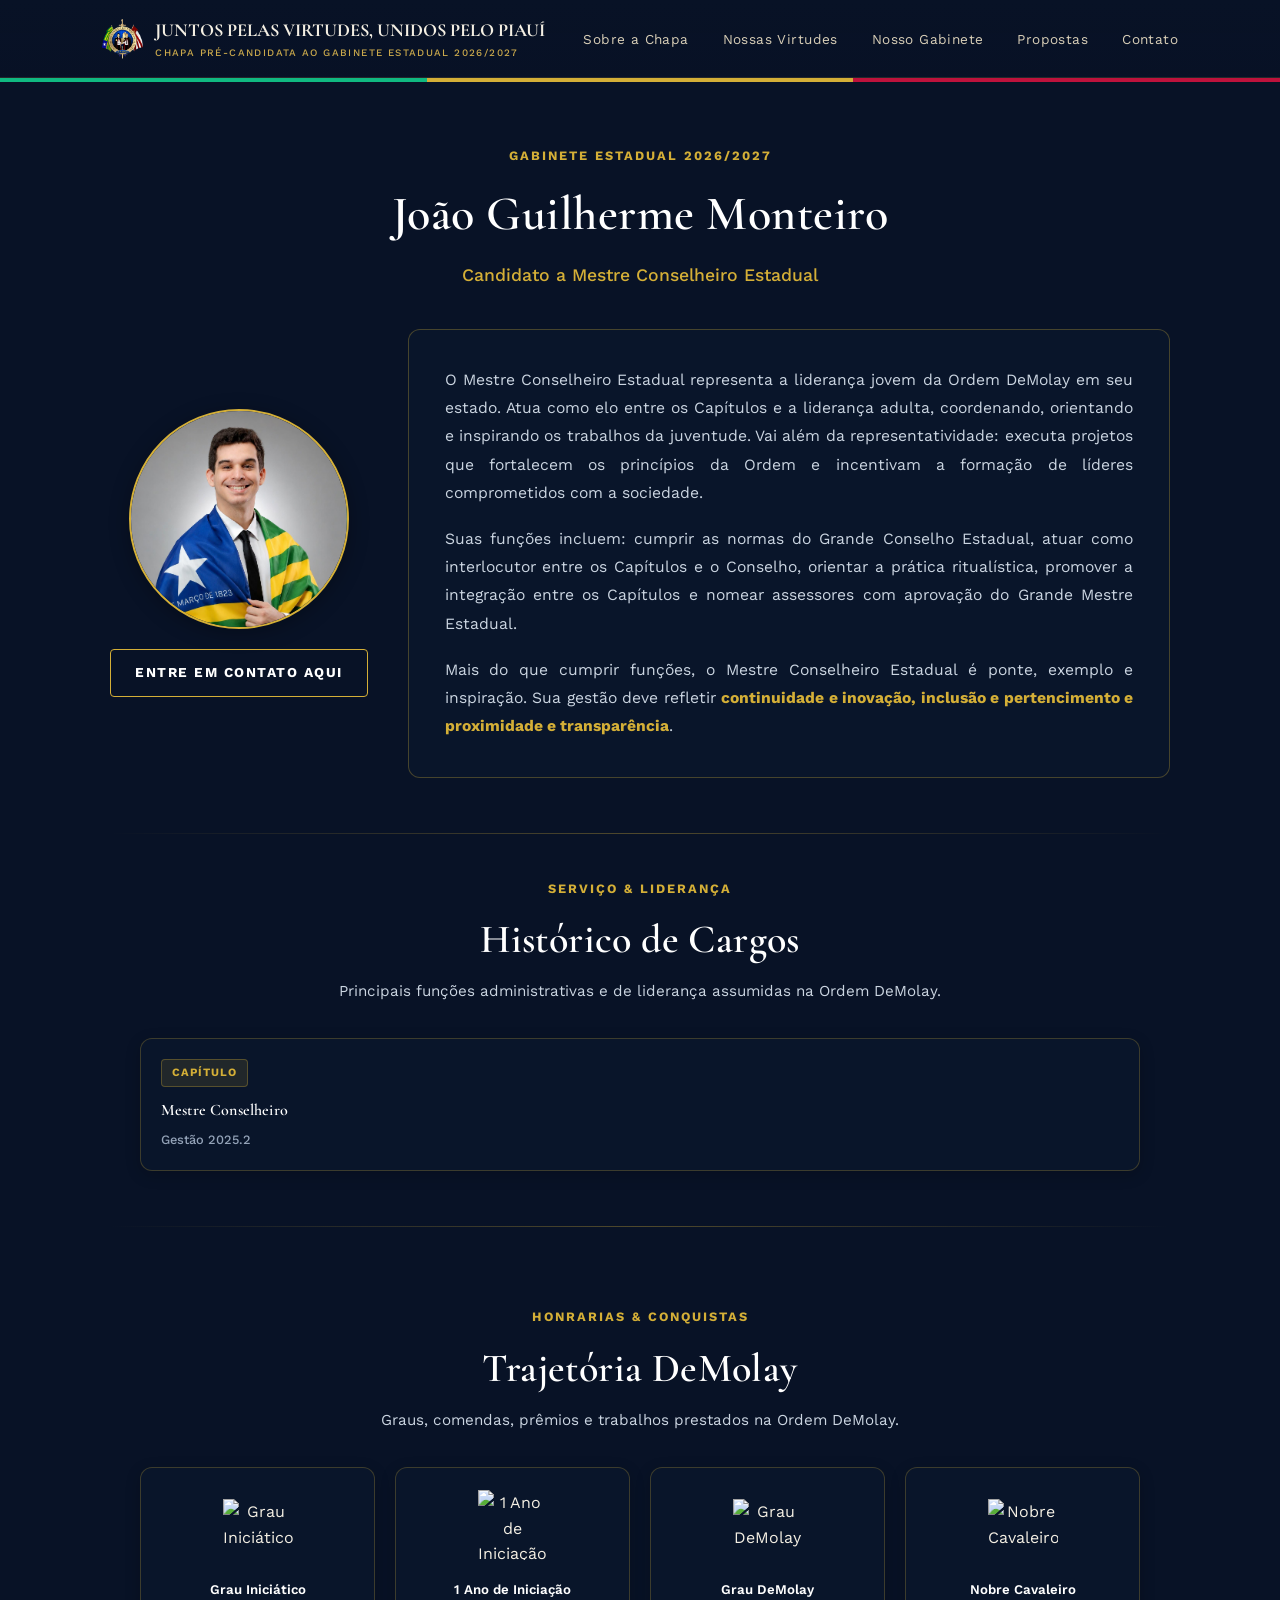
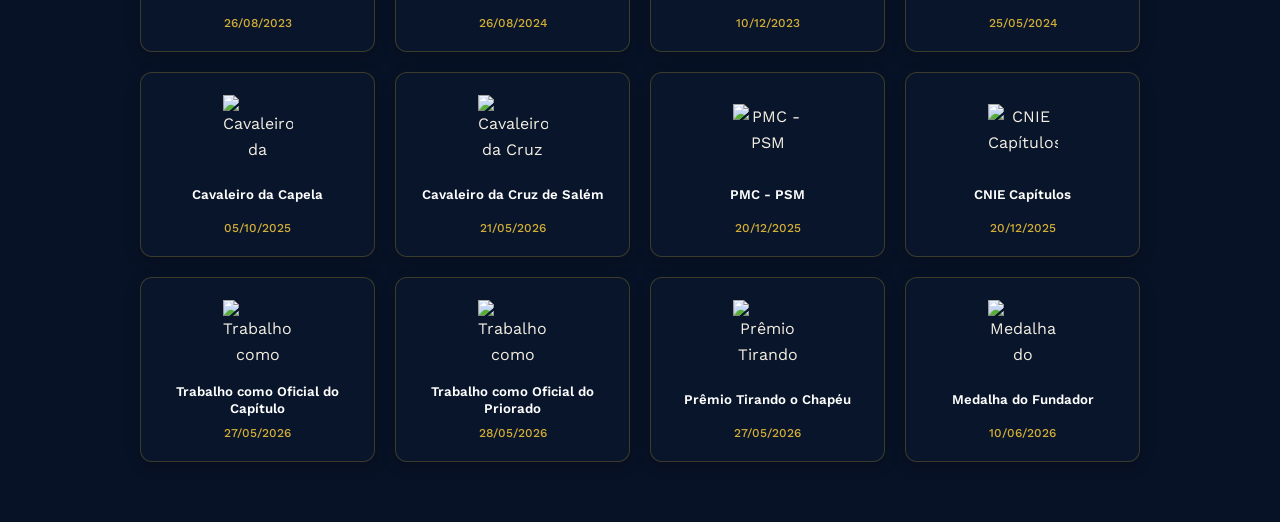
==== joaomce.html @ 9c633a12 "subi umas coisas ai" ====
<!DOCTYPE html>
<html lang="pt-BR">
<head>
  <meta charset="UTF-8">
  <meta name="viewport" content="width=device-width, initial-scale=1.0">
  <title>João Guilherme Monteiro | Candidato a Mestre Conselheiro Estadual</title>

  <!-- Fontes do Google -->
  <link rel="preconnect" href="https://fonts.googleapis.com">
  <link rel="preconnect" href="https://fonts.gstatic.com" crossorigin>
  <link href="https://fonts.googleapis.com/css2?family=Cormorant+Garamond:ital,wght@0,600;0,700;1,600&family=Work+Sans:wght@400;500;600;700&display=swap" rel="stylesheet">

  <!-- Estilos CSS Principais -->
  <link rel="stylesheet" href="css/style.css">

  <style>
    /* FAIXA TRICOLOR DECORATIVA DO TOPO */
    .faixa-tricolor {
      width: 100%;
      height: 4px;
      background: linear-gradient(90deg, #10b981 0%, #10b981 33.33%, #d4af37 33.33%, #d4af37 66.66%, #be123c 66.66%, #be123c 100%);
      display: block;
    }

    /* ESTILOS DE ALINHAMENTO DO PERFIL */
    .container-perfil {
      display: flex;
      gap: 40px;
      align-items: center;
      flex-wrap: wrap;
      justify-content: center;
    }

    /* BLOCO DA FOTO E BOTÃO */
    .coluna-foto-perfil {
      display: flex;
      flex-direction: column;
      align-items: center;
      gap: 20px;
      flex-shrink: 0;
    }

    /* CAIXA DE TEXTO DESCRITIVO */
    .caixa-texto-perfil {
      flex: 1;
      min-width: 300px;
      background: #09152a;
      border: 1.5px solid rgba(212, 175, 55, 0.3);
      border-radius: 12px;
      padding: 36px;
      color: #cbd5e1;
      font-size: 0.98rem;
      line-height: 1.8;
      text-align: justify;
    }

    .caixa-texto-perfil p {
      margin-bottom: 18px;
    }

    .caixa-texto-perfil p:last-child {
      margin-bottom: 0;
    }

    /* ==========================================================================
       DIVISOR DE SEÇÃO (LINHA SUAVE DOURADA)
       ========================================================================== */
    .divisor-secao {
      border: none;
      height: 1px;
      background: linear-gradient(90deg, transparent, rgba(212, 175, 55, 0.35), transparent);
      margin: 55px 0 45px 0;
      width: 100%;
    }

    /* ==========================================================================
       SEÇÃO: HISTÓRICO DE CARGOS OCUPADOS
       ========================================================================== */
    .secao-cargos {
      width: 100%;
    }

    .grid-cargos {
      display: grid;
      grid-template-columns: repeat(auto-fit, minmax(230px, 1fr));
      gap: 18px;
      max-width: 1000px;
      margin: 0 auto;
    }

    .card-cargo {
      background: #09152a;
      border: 1.5px solid rgba(212, 175, 55, 0.25);
      border-radius: 12px;
      padding: 20px;
      display: flex;
      flex-direction: column;
      justify-content: space-between;
      transition: all 0.3s ease;
      box-shadow: 0 4px 15px rgba(0, 0, 0, 0.2);
    }

    .card-cargo:hover {
      transform: translateY(-4px);
      border-color: #d4af37;
      box-shadow: 0 8px 22px rgba(212, 175, 55, 0.25);
    }

    .tag-nivel-cargo {
      display: inline-block;
      align-self: flex-start;
      font-size: 0.7rem;
      font-weight: 700;
      color: #d4af37;
      background: rgba(212, 175, 55, 0.12);
      border: 1px solid rgba(212, 175, 55, 0.3);
      padding: 4px 10px;
      border-radius: 4px;
      margin-bottom: 12px;
      letter-spacing: 1px;
      text-transform: uppercase;
    }

    .titulo-cargo {
      font-size: 1rem;
      font-weight: 600;
      color: #ffffff;
      line-height: 1.4;
      margin-bottom: 8px;
    }

    .periodo-cargo {
      font-size: 0.8rem;
      color: #94a3b8;
      font-weight: 500;
    }

    /* ==========================================================================
       SEÇÃO: TRAJETÓRIA E CONQUISTAS
       ========================================================================== */
    .secao-curriculo {
      width: 100%;
    }

    .cabecalho-secao-curriculo {
      text-align: center;
      margin-bottom: 35px;
    }

    .tag-secao {
      color: #d4af37;
      font-size: 0.8rem;
      font-weight: 700;
      letter-spacing: 2px;
      text-transform: uppercase;
      display: block;
      margin-bottom: 8px;
    }

    .titulo-secao {
      font-family: 'Cormorant Garamond', serif;
      font-size: 2.5rem;
      color: #ffffff;
      margin: 0 0 8px 0;
    }

    .descricao-secao {
      color: #cbd5e1;
      font-size: 0.95rem;
      margin: 0;
    }

    /* Grid com 4 colunas (12 itens = 3 linhas) */
    .grid-curriculo {
      display: grid;
      grid-template-columns: repeat(4, 1fr);
      gap: 20px;
      max-width: 1000px;
      margin: 0 auto;
    }

    .card-conquista {
      background: #09152a;
      border: 1.5px solid rgba(212, 175, 55, 0.25);
      border-radius: 12px;
      padding: 22px 12px 18px;
      text-align: center;
      display: flex;
      flex-direction: column;
      align-items: center;
      justify-content: space-between;
      min-height: 185px;
      transition: all 0.3s cubic-bezier(0.25, 0.8, 0.25, 1);
      box-shadow: 0 4px 15px rgba(0, 0, 0, 0.2);
    }

    .card-conquista:hover {
      transform: translateY(-6px);
      border-color: #d4af37;
      box-shadow: 0 8px 22px rgba(212, 175, 55, 0.3);
    }

    .card-conquista .icone-container {
      width: 70px;
      height: 70px;
      display: flex;
      align-items: center;
      justify-content: center;
      margin-bottom: 12px;
    }

    .card-conquista img {
      max-width: 100%;
      max-height: 100%;
      object-fit: contain;
    }

    .card-conquista .titulo-item {
      font-size: 0.83rem;
      font-weight: 600;
      color: #ffffff;
      margin-bottom: 6px;
      line-height: 1.3;
    }

    .card-conquista .data-item {
      font-size: 0.75rem;
      color: #d4af37;
      font-weight: 500;
    }

    /* ADAPTATIVO PARA DISPOSITIVOS MÓVEIS */
    @media (max-width: 850px) {
      .caixa-texto-perfil {
        padding: 24px;
        text-align: left;
      }
      .grid-curriculo {
        grid-template-columns: repeat(2, 1fr);
        gap: 15px;
      }
      .grid-cargos {
        grid-template-columns: repeat(1, 1fr);
      }
    }
  </style>
</head>
<body>

  <!-- CABECALHO E NAVEGAÇÃO -->
  <header class="cabecalho-principal">
    <div class="conteudo-navegacao">
      <a href="index.html" class="marca">
        <img src="assets/images/Material Gráfico/emblemasemfundo.png" alt="Emblema da Chapa" style="height: 40px; width: auto; object-fit: contain;">
        <div>
          JUNTOS PELAS VIRTUDES, UNIDOS PELO PIAUÍ
          <small>CHAPA PRÉ-CANDIDATA AO GABINETE ESTADUAL 2026/2027</small>
        </div>
      </a>

      <button id="botao-menu-mobile" aria-label="Abrir Menu">☰</button>

      <nav class="menu-principal">
        <ul>
          <li><a href="index.html#sobre">Sobre a Chapa</a></li>
          <li><a href="index.html#pilares">Nossas Virtudes</a></li>
          <li><a href="index.html#diretoria">Nosso Gabinete</a></li>
          <li><a href="index.html#propostas">Propostas</a></li>
          <li><a href="index.html#contato">Contato</a></li>
        </ul>
      </nav>
    </div>
  </header>

  <!-- FAIXA TRICOLOR -->
  <div class="faixa-tricolor"></div>

  <!-- CONTEÚDO PRINCIPAL DO JOÃO GUILHERME MONTEIRO -->
  <main style="padding: 60px 20px; max-width: 1100px; margin: 0 auto;">
    
    <!-- TÍTULO DA PÁGINA -->
    <div style="text-align: center; margin-bottom: 40px;">
      <span style="color: #d4af37; font-size: 0.8rem; font-weight: 700; letter-spacing: 2px; text-transform: uppercase;">
        GABINETE ESTADUAL 2026/2027
      </span>
      <h1 style="font-family: 'Cormorant Garamond', serif; font-size: 3rem; color: #ffffff; margin: 8px 0;">
        João Guilherme Monteiro
      </h1>
      <p style="color: #d4af37; font-size: 1.1rem; font-weight: 500;">
        Candidato a Mestre Conselheiro Estadual
      </p>
    </div>

    <!-- ESTRUTURA DO PERFIL -->
    <div class="container-perfil">
      
      <!-- FOTO E BOTÃO DE WHATSAPP -->
      <div class="coluna-foto-perfil">
        <div style="width: 220px; height: 220px; min-width: 220px; min-height: 220px; aspect-ratio: 1 / 1; border-radius: 50%; border: 2px solid #d4af37; overflow: hidden; background: #09152a; box-shadow: 0 4px 20px rgba(0,0,0,0.3); flex-shrink: 0;">
          <img 
            src="assets/images/MCE-JG/joaopi.jpeg" 
            alt="João Guilherme Monteiro" 
            style="width: 100%; height: 100%; object-fit: cover; object-position: center top; display: block;"
          >
        </div>

        <a href="https://wa.me/5586999999999?text=Ol%C3%A1%2C%20Jo%C3%A3o!%20Vim%20pelo%20site%20da%20Chapa%20e%20gostaria%20de%20conversar." 
           target="_blank" 
           rel="noopener noreferrer" 
           style="display: inline-block; padding: 12px 24px; border: 1px solid #d4af37; color: #ffffff; background: transparent; text-decoration: none; font-size: 0.85rem; font-weight: 700; letter-spacing: 1.5px; text-transform: uppercase; border-radius: 4px; transition: all 0.3s ease; text-align: center;">
          ENTRE EM CONTATO AQUI
        </a>
      </div>

      <!-- TEXTO DESCRITIVO -->
      <div class="caixa-texto-perfil">
        <p>
          O Mestre Conselheiro Estadual representa a liderança jovem da Ordem DeMolay em seu estado. Atua como elo entre os Capítulos e a liderança adulta, coordenando, orientando e inspirando os trabalhos da juventude. Vai além da representatividade: executa projetos que fortalecem os princípios da Ordem e incentivam a formação de líderes comprometidos com a sociedade.
        </p>
        <p>
          Suas funções incluem: cumprir as normas do Grande Conselho Estadual, atuar como interlocutor entre os Capítulos e o Conselho, orientar a prática ritualística, promover a integração entre os Capítulos e nomear assessores com aprovação do Grande Mestre Estadual.
        </p>
        <p>
          Mais do que cumprir funções, o Mestre Conselheiro Estadual é ponte, exemplo e inspiração. Sua gestão deve refletir <strong style="color: #d4af37;">continuidade e inovação, inclusão e pertencimento e proximidade e transparência</strong>.
        </p>
      </div>

    </div>

    <!-- LINHA DE DIVISÃO ELEGANTE -->
    <hr class="divisor-secao">

    <!-- ==========================================================================
         SEÇÃO: HISTÓRICO DE CARGOS OCUPADOS (LIDERANÇA)
         ========================================================================== -->
    <section class="secao-cargos">
      <div class="cabecalho-secao-curriculo">
        <span class="tag-secao">SERVIÇO & LIDERANÇA</span>
        <h2 class="titulo-secao">Histórico de Cargos</h2>
        <p class="descricao-secao">Principais funções administrativas e de liderança assumidas na Ordem DeMolay.</p>
      </div>

      <div class="grid-cargos">
        
        <!-- Cargo 1: Mestre Conselheiro no Capítulo -->
        <div class="card-cargo">
          <span class="tag-nivel-cargo">Capítulo</span>
          <h3 class="titulo-cargo">Mestre Conselheiro</h3>
          <span class="periodo-cargo">Gestão 2025.2</span>
        </div>

      </div>
    </section>

    <!-- LINHA DE DIVISÃO ELEGANTE -->
    <hr class="divisor-secao">

    <!-- ==========================================================================
         SEÇÃO: TRAJETÓRIA E CONQUISTAS (INSÍGNIAS E PRÊMIOS)
         ========================================================================== -->
    <section class="secao-curriculo">
      
      <div class="cabecalho-secao-curriculo">
        <span class="tag-secao">HONRARIAS & CONQUISTAS</span>
        <h2 class="titulo-secao">Trajetória DeMolay</h2>
        <p class="descricao-secao">Graus, comendas, prêmios e trabalhos prestados na Ordem DeMolay.</p>
      </div>

      <div class="grid-curriculo">

        <!-- 1. Grau Iniciático -->
        <div class="card-conquista">
          <div class="icone-container">
            <img src="assets/images/insignias/iniciacao.png" alt="Grau Iniciático">
          </div>
          <span class="titulo-item">Grau Iniciático</span>
          <span class="data-item">26/08/2023</span>
        </div>

        <!-- 2. 1 Ano de Iniciação -->
        <div class="card-conquista">
          <div class="icone-container">
            <img src="assets/images/insignias/1_ano_iniciacao.png" alt="1 Ano de Iniciação">
          </div>
          <span class="titulo-item">1 Ano de Iniciação</span>
          <span class="data-item">26/08/2024</span>
        </div>

        <!-- 3. Grau DeMolay -->
        <div class="card-conquista">
          <div class="icone-container">
            <img src="assets/images/insignias/demolay.png" alt="Grau DeMolay">
          </div>
          <span class="titulo-item">Grau DeMolay</span>
          <span class="data-item">10/12/2023</span>
        </div>

        <!-- 4. Nobre Cavaleiro -->
        <div class="card-conquista">
          <div class="icone-container">
            <img src="assets/images/insignias/nobre_cavaleiro.png" alt="Nobre Cavaleiro">
          </div>
          <span class="titulo-item">Nobre Cavaleiro</span>
          <span class="data-item">25/05/2024</span>
        </div>

        <!-- 5. Cavaleiro da Capela -->
        <div class="card-conquista">
          <div class="icone-container">
            <img src="assets/images/insignias/capela.png" alt="Cavaleiro da Capela">
          </div>
          <span class="titulo-item">Cavaleiro da Capela</span>
          <span class="data-item">05/10/2025</span>
        </div>

        <!-- 6. Cruz de Salém -->
        <div class="card-conquista">
          <div class="icone-container">
            <img src="assets/images/insignias/salem.png" alt="Cavaleiro da Cruz de Salém">
          </div>
          <span class="titulo-item">Cavaleiro da Cruz de Salém</span>
          <span class="data-item">21/05/2026</span>
        </div>

        <!-- 7. PMC - PSM -->
        <div class="card-conquista">
          <div class="icone-container">
            <img src="assets/images/insignias/pmc.png" alt="PMC - PSM">
          </div>
          <span class="titulo-item">PMC - PSM</span>
          <span class="data-item">20/12/2025</span>
        </div>

        <!-- 8. CNIE Capítulos -->
        <div class="card-conquista">
          <div class="icone-container">
            <img src="assets/images/insignias/cnie.png" alt="CNIE Capítulos">
          </div>
          <span class="titulo-item">CNIE Capítulos</span>
          <span class="data-item">20/12/2025</span>
        </div>

        <!-- 9. Oficial do Capítulo -->
        <div class="card-conquista">
          <div class="icone-container">
            <img src="assets/images/insignias/oficial_capitulo.png" alt="Trabalho como Oficial do Capítulo">
          </div>
          <span class="titulo-item">Trabalho como Oficial do Capítulo</span>
          <span class="data-item">27/05/2026</span>
        </div>

        <!-- 10. Oficial do Priorado -->
        <div class="card-conquista">
          <div class="icone-container">
            <img src="assets/images/insignias/oficial_priorado.png" alt="Trabalho como Oficial do Priorado">
          </div>
          <span class="titulo-item">Trabalho como Oficial do Priorado</span>
          <span class="data-item">28/05/2026</span>
        </div>

        <!-- 11. Prêmio Tirando o Chapéu -->
        <div class="card-conquista">
          <div class="icone-container">
            <img src="assets/images/insignias/chapeu.png" alt="Prêmio Tirando o Chapéu">
          </div>
          <span class="titulo-item">Prêmio Tirando o Chapéu</span>
          <span class="data-item">27/05/2026</span>
        </div>

        <!-- 12. Medalha do Fundador -->
        <div class="card-conquista">
          <div class="icone-container">
            <img src="assets/images/insignias/fundador.png" alt="Medalha do Fundador">
          </div>
          <span class="titulo-item">Medalha do Fundador</span>
          <span class="data-item">10/06/2026</span>
        </div>

      </div>
    </section>

  </main>

</body>
</html>
---- css/style.css ----
/* ==========================================================================
   1. VARIÁVEIS E CONFIGURAÇÕES GLOBAIS
   ========================================================================== */
:root {
  --azul-noite:        #081226;
  --azul-marinho:      #0E1E3F;
  --azul-suave:        #16295199;
  --dourado:           #C9A84C;
  --dourado-vivo:      #E7C873;
  --verde:             #1C7A3E;
  --vermelho:          #8B1E2F;
  --pergaminho:        #F4EFE3;
  --pergaminho-suave:  #D9CFB8;
  --tinta:             #1B1A17;

  --fonte-destaque:    'Cormorant Garamond', 'Times New Roman', serif;
  --fonte-texto:       'Work Sans', system-ui, sans-serif;

  --borda-raio:        8px;
  --largura-maxima:    1140px;
}

* { 
  box-sizing: border-box; 
  margin: 0; 
  padding: 0; 
}

html { 
  scroll-behavior: smooth; 
}

body {
  background: var(--azul-noite);
  color: var(--pergaminho);
  font-family: var(--fonte-texto);
  line-height: 1.6;
  -webkit-font-smoothing: antialiased;
}

img { max-width: 100%; display: block; }
a { color: inherit; text-decoration: none; }

.caixa {
  max-width: var(--largura-maxima);
  margin: 0 auto;
  padding: 0 32px;
}

h1, h2, h3, h4 {
  font-family: var(--fonte-destaque);
  font-weight: 600;
  letter-spacing: 0.01em;
}

.chapeu {
  font-family: var(--fonte-texto);
  font-size: 0.72rem;
  letter-spacing: 0.22em;
  text-transform: uppercase;
  color: var(--dourado);
  display: inline-block;
  margin-bottom: 14px;
}

a:focus-visible, button:focus-visible, input:focus-visible, textarea:focus-visible {
  outline: 2px solid var(--dourado-vivo);
  outline-offset: 3px;
}

@media (prefers-reduced-motion: reduce) {
  * { 
    animation: none !important; 
    transition: none !important; 
    scroll-behavior: auto !important; 
  }
}

/* DIVISOR COM BRASÃO */
.divisor-brasao {
  display: flex;
  align-items: center;
  justify-content: center;
  gap: 18px;
  padding: 46px 0;
}

.divisor-brasao::before,
.divisor-brasao::after {
  content: "";
  height: 1px;
  flex: 1;
  max-width: 220px;
  background: linear-gradient(90deg, transparent, var(--dourado), transparent);
  opacity: 0.6;
}

.divisor-brasao svg { width: 28px; height: 28px; flex-shrink: 0; }


/* ==========================================================================
   2. CABEÇALHO E NAVEGAÇÃO
   ========================================================================== */
header.cabecalho-principal {
  position: sticky;
  top: 0;
  z-index: 50;
  background: linear-gradient(180deg, var(--azul-noite) 0%, rgba(8, 18, 38, 0.95) 100%);
  border-bottom: 1px solid rgba(201, 168, 76, 0.15);
  backdrop-filter: blur(6px);
}

.conteudo-navegacao {
  display: flex;
  align-items: center;
  justify-content: space-between;
  padding: 16px 32px;
  max-width: var(--largura-maxima);
  margin: 0 auto;
}

.marca {
  display: flex;
  align-items: center;
  gap: 12px;
  font-family: var(--fonte-destaque);
  font-size: 1.15rem;
  font-weight: 700;
  color: var(--pergaminho);
}

.marca .icone-marca { width: 34px; height: 34px; }

.marca small {
  display: block;
  font-family: var(--fonte-texto);
  font-size: 0.62rem;
  letter-spacing: 0.14em;
  color: var(--dourado);
  text-transform: uppercase;
  font-weight: 500;
}

nav.menu-principal ul {
  list-style: none;
  display: flex;
  gap: 34px;
}

nav.menu-principal a {
  font-size: 0.85rem;
  letter-spacing: 0.03em;
  color: var(--pergaminho-suave);
  position: relative;
  padding: 6px 0;
}

nav.menu-principal a:hover { color: var(--dourado-vivo); }

nav.menu-principal a::after {
  content: "";
  position: absolute;
  left: 0; right: 0; bottom: 0;
  height: 1px;
  background: var(--dourado);
  transform: scaleX(0);
  transform-origin: left;
  transition: transform .25s ease;
}

nav.menu-principal a:hover::after { transform: scaleX(1); }

#botao-menu-mobile {
  display: none;
  background: none;
  border: 1px solid var(--dourado);
  color: var(--dourado);
  width: 40px; 
  height: 40px;
  font-size: 1.1rem;
  cursor: pointer;
  border-radius: 4px;
}

@media (max-width: 860px) {
  nav.menu-principal {
    position: absolute;
    top: 100%; left: 0; right: 0;
    background: var(--azul-marinho);
    border-bottom: 1px solid rgba(201, 168, 76, 0.2);
    max-height: 0;
    overflow: hidden;
    transition: max-height .3s ease;
  }
  nav.menu-principal ul { flex-direction: column; gap: 0; padding: 8px 32px 20px; }
  nav.menu-principal a { display: block; padding: 12px 0; }
  body.menu-aberto nav.menu-principal { max-height: 400px; }
  #botao-menu-mobile { display: block; }
}


/* ==========================================================================
   3. SEÇÃO HERO / CAPA
   ========================================================================== */
.capa {
  position: relative;
  padding: 120px 0 100px;
  overflow: hidden;
  background: radial-gradient(ellipse 900px 620px at 50% 8%, #1B3E7A 0%, var(--azul-marinho) 45%, var(--azul-noite) 78%);
  text-align: center;
}

.capa .faixa-bandeira {
  position: absolute;
  top: 0; left: 0; right: 0;
  height: 6px;
  background: linear-gradient(90deg, var(--verde) 0 33%, var(--dourado) 33% 66%, var(--vermelho) 66% 100%);
}

.capa .brasao {
  width: 148px;
  margin: 0 auto 34px;
}

.capa .chapeu { letter-spacing: 0.3em; }

.capa h1 {
  font-size: clamp(2.2rem, 5vw, 3.6rem);
  color: var(--pergaminho);
  max-width: 780px;
  margin: 0 auto 20px;
  line-height: 1.15;
}

.capa h1 em {
  font-style: italic;
  color: var(--dourado-vivo);
}

.capa .chamada {
  max-width: 560px;
  margin: 0 auto 40px;
  color: var(--pergaminho-suave);
  font-size: 1.05rem;
}

.botoes-acao {
  display: flex;
  gap: 18px;
  justify-content: center;
  flex-wrap: wrap;
}

.btn {
  display: inline-block;
  padding: 14px 30px;
  font-size: 0.85rem;
  letter-spacing: 0.05em;
  text-transform: uppercase;
  border: 1px solid var(--dourado);
  border-radius: 4px;
  transition: background .2s ease, color .2s ease;
}

.btn-destaque {
  background: var(--dourado);
  color: var(--azul-noite);
  font-weight: 600;
}

.btn-destaque:hover { background: var(--dourado-vivo); }

.btn-suave { color: var(--dourado); }

.btn-suave:hover { background: rgba(201, 168, 76, 0.1); }


/* ==========================================================================
   4. SEÇÃO SOBRE
   ========================================================================== */
.sobre { padding: 20px 0 80px; }

.sobre-grid {
  display: grid;
  grid-template-columns: 0.9fr 1.1fr;
  gap: 60px;
  align-items: center;
}

.sobre-grid figure {
  border: 1px solid rgba(201, 168, 76, 0.2);
  padding: 18px;
  background: rgba(255, 255, 255, 0.03);
}

.sobre-grid figcaption {
  margin-top: 14px;
  font-size: 0.75rem;
  color: var(--pergaminho-suave);
  text-align: center;
  font-style: italic;
}

.sobre h2 {
  font-size: 2rem;
  color: var(--pergaminho);
  margin-bottom: 18px;
}

.sobre p { color: var(--pergaminho-suave); margin-bottom: 16px; }
.sobre p:last-child { margin-bottom: 0; }

@media (max-width: 860px) {
  .sobre-grid { grid-template-columns: 1fr; gap: 34px; }
}


/* ==========================================================================
   5. SEÇÃO PILARES
   ========================================================================== */
.pilares {
  padding: 80px 0;
  background: var(--azul-marinho);
}

.cabecalho-secao { text-align: center; margin-bottom: 56px; }
.cabecalho-secao h2 { font-size: 2.1rem; color: var(--pergaminho); }
.cabecalho-secao p { color: var(--pergaminho-suave); max-width: 520px; margin: 12px auto 0; }

.pilares-grid {
  display: grid;
  grid-template-columns: repeat(auto-fit, minmax(230px, 1fr));
  gap: 28px;
}

.cartao-pilar {
  background: var(--azul-noite);
  border: 1px solid rgba(201, 168, 76, 0.16);
  padding: 34px 26px;
  text-align: center;
  transition: border-color .2s ease, transform .2s ease;
}

.cartao-pilar:hover {
  border-color: var(--dourado);
  transform: translateY(-4px);
}

.cartao-pilar .simbolo {
  width: 46px; height: 46px;
  margin: 0 auto 20px;
  color: var(--dourado);
}

.cartao-pilar h3 {
  font-size: 1.3rem;
  color: var(--pergaminho);
  margin-bottom: 10px;
}

.cartao-pilar p {
  font-size: 0.9rem;
  color: var(--pergaminho-suave);
}


/* ==========================================================================
   6. SEÇÃO DIRETORIA / TIME
   ========================================================================== */
.diretoria { padding: 80px 0; }

.diretoria-grid {
  display: grid;
  grid-template-columns: repeat(auto-fit, minmax(260px, 1fr));
  gap: 30px;
}

.cartao-membro {
  background: var(--azul-marinho);
  border: 1px solid rgba(201, 168, 76, 0.2);
  border-radius: var(--borda-raio);
  padding: 30px 20px;
  text-align: center;
  transition: transform 0.3s ease, border-color 0.3s ease;
}

.cartao-membro:hover {
  transform: translateY(-5px);
  border-color: var(--dourado);
}

.foto-membro {
  width: 130px;
  height: 130px;
  margin: 0 auto 18px;
  background: linear-gradient(160deg, var(--azul-marinho) 0%, var(--azul-noite) 100%);
  border: 2px solid var(--dourado);
  border-radius: 50%;
  display: flex;
  align-items: center;
  justify-content: center;
  color: var(--dourado);
  font-family: var(--fonte-destaque);
  font-size: 1.8rem;
  overflow: hidden;
}

.foto-membro img { width: 100%; height: 100%; object-fit: cover; }

.cartao-membro h3 { font-size: 1.15rem; color: var(--pergaminho); margin-bottom: 4px; }

.cartao-membro .cargo {
  display: block;
  font-size: 0.72rem;
  letter-spacing: 0.12em;
  text-transform: uppercase;
  color: var(--dourado);
  margin-bottom: 12px;
}

/* HISTÓRICO EXPANSÍVEL (DETAILS) */
.info-expansivel { margin-top: 15px; text-align: left; }

.btn-saber-mais {
  font-size: 0.75rem;
  font-weight: bold;
  color: var(--dourado);
  cursor: pointer;
  text-align: center;
  list-style: none;
  padding: 8px;
  border: 1px dashed rgba(201, 168, 76, 0.3);
  border-radius: 4px;
}

.btn-saber-mais:hover { background: rgba(201, 168, 76, 0.1); }

.detalhes-conteudo {
  margin-top: 12px;
  font-size: 0.85rem;
  color: var(--pergaminho-suave);
  background: var(--azul-noite);
  padding: 16px;
  border-radius: 6px;
  border: 1px solid rgba(201, 168, 76, 0.15);
}

.detalhes-conteudo ul { list-style: none; margin-top: 8px; }
.detalhes-conteudo li { margin-bottom: 4px; }
.divisor { border: 0; height: 1px; background: rgba(201, 168, 76, 0.2); margin: 12px 0; }


/* ==========================================================================
   7. SEÇÃO LINHA DO TEMPO / JORNADA
   ========================================================================== */
.linha-tempo { padding: 80px 0; background: var(--azul-marinho); }

.lista-linha-tempo {
  max-width: 720px;
  margin: 0 auto;
  border-left: 1px solid rgba(201, 168, 76, 0.25);
}

.item-linha-tempo {
  position: relative;
  padding: 0 0 42px 34px;
}

.item-linha-tempo:last-child { padding-bottom: 0; }

.item-linha-tempo::before {
  content: attr(data-passo);
  position: absolute;
  left: -13px; top: 0;
  width: 25px; height: 25px;
  border-radius: 50%;
  background: var(--azul-noite);
  border: 1px solid var(--dourado);
  color: var(--dourado);
  font-size: 0.7rem;
  font-family: var(--fonte-texto);
  font-weight: 600;
  display: flex;
  align-items: center;
  justify-content: center;
}

.item-linha-tempo h3 { font-size: 1.15rem; color: var(--pergaminho); margin-bottom: 4px; }

.item-linha-tempo time {
  display: block;
  font-size: 0.75rem;
  color: var(--dourado);
  letter-spacing: 0.05em;
  margin-bottom: 8px;
}

.item-linha-tempo p { color: var(--pergaminho-suave); font-size: 0.92rem; }


/* ==========================================================================
   8. SEÇÃO CONTATO
   ========================================================================== */
.contato {
  padding: 80px 0;
  background-color: var(--azul-marinho);
}

.contato-grid {
  display: grid;
  grid-template-columns: repeat(auto-fit, minmax(220px, 1fr));
  gap: 20px;
  margin-bottom: 50px;
}

.card-contato {
  background-color: var(--azul-noite);
  border: 1px solid rgba(201, 168, 76, 0.25);
  padding: 24px 16px;
  border-radius: var(--borda-raio);
  text-align: center;
  transition: transform 0.3s ease, border-color 0.3s ease;
}

.card-contato:hover {
  transform: translateY(-5px);
  border-color: var(--dourado);
}

.icone-contato {
  font-size: 2rem;
  margin-bottom: 10px;
}

.subtitulo-contato {
  font-size: 0.85rem;
  color: var(--pergaminho-suave);
  margin-bottom: 12px;
}

.link-contato {
  color: var(--dourado-vivo);
  font-weight: bold;
  word-break: break-word;
}

/* FORMULÁRIO DE CONTATO */
.formulario-container {
  max-width: 650px;
  margin: 0 auto;
  background-color: var(--azul-noite);
  border: 1px solid rgba(201, 168, 76, 0.3);
  padding: 32px;
  border-radius: var(--borda-raio);
}

.formulario-container h3 {
  font-size: 1.4rem;
  margin-bottom: 6px;
  color: var(--pergaminho);
  text-align: center;
}

.form-descricao {
  text-align: center;
  font-size: 0.9rem;
  color: var(--pergaminho-suave);
  margin-bottom: 24px;
}

.campo-grupo {
  margin-bottom: 18px;
  display: flex;
  flex-direction: column;
  gap: 6px;
  text-align: left;
}

.campo-grupo label {
  font-size: 0.82rem;
  font-weight: 600;
  color: var(--dourado);
  text-transform: uppercase;
  letter-spacing: 0.05em;
}

.campo-grupo input,
.campo-grupo textarea {
  width: 100%;
  padding: 12px;
  border-radius: 6px;
  background-color: var(--azul-marinho);
  border: 1px solid rgba(201, 168, 76, 0.25);
  color: var(--pergaminho);
  font-size: 0.95rem;
  font-family: inherit;
  outline: none;
  transition: border-color 0.3s;
}

.campo-grupo input:focus,
.campo-grupo textarea:focus {
  border-color: var(--dourado-vivo);
}

.btn-enviar {
  width: 100%;
  padding: 14px;
  background-color: var(--dourado);
  color: var(--azul-noite);
  border: none;
  border-radius: 30px;
  font-weight: bold;
  font-size: 0.95rem;
  text-transform: uppercase;
  letter-spacing: 0.05em;
  cursor: pointer;
  transition: background-color 0.3s ease;
  margin-top: 10px;
}

.btn-enviar:hover {
  background-color: var(--dourado-vivo);
}

/* CAIXA DE SUCESSO DO FORMULÁRIO */
.mensagem-sucesso {
  text-align: center;
  padding: 30px 20px;
  background-color: rgba(201, 168, 76, 0.1);
  border: 1px solid var(--dourado);
  border-radius: var(--borda-raio);
  animation: surgimento 0.4s ease;
}

.icone-sucesso {
  font-size: 2.5rem;
  display: block;
  margin-bottom: 10px;
}

.mensagem-sucesso p {
  color: var(--dourado-vivo);
  font-size: 1.1rem;
  font-weight: bold;
}


/* ==========================================================================
   9. SEÇÃO RODAPÉ / FOOTER
   ========================================================================== */
footer.rodape-principal {
  background: var(--azul-noite);
  border-top: 1px solid rgba(201, 168, 76, 0.2);
  padding: 40px 0;
  text-align: center;
  font-size: 0.85rem;
  color: var(--pergaminho-suave);
}

.redes-sociais {
  display: flex;
  gap: 22px;
  justify-content: center;
  margin-bottom: 18px;
}

.redes-sociais a {
  width: 38px; 
  height: 38px;
  border: 1px solid var(--dourado);
  border-radius: 50%;
  display: flex;
  align-items: center;
  justify-content: center;
  color: var(--dourado);
  transition: background .2s ease, color .2s ease;
}

.redes-sociais a:hover {
  background: var(--dourado);
  color: var(--azul-noite);
}

.redes-sociais svg { width: 17px; height: 17px; }


/* ==========================================================================
   10. ANIMAÇÃO DE REVELAÇÃO (SCROLL REVEAL / FIGMA)
   ========================================================================== */
/* Estado inicial (invisível e 30px abaixo) */
.reveal, .revelar {
  opacity: 0;
  transform: translateY(30px);
  transition: opacity 0.8s cubic-bezier(0.16, 1, 0.3, 1), 
              transform 0.8s cubic-bezier(0.16, 1, 0.3, 1);
  will-change: opacity, transform;
}

/* Estado final quando entra na tela ao rolar */
.reveal.is-visible, .revelar.visivel {
  opacity: 1;
  transform: translateY(0);
}

@keyframes surgimento {
  from { opacity: 0; transform: scale(0.95); }
  to { opacity: 1; transform: scale(1); }
}

/* Mensagem de Sucesso Integrada e Translúcida */
  .secao-contato .msg-sucesso {
    display: none;
    margin-top: 20px;
    padding: 14px 18px;
    background: rgba(212, 175, 55, 0.08); /* Dourado translúcido bem suave */
    border: 1px solid rgba(212, 175, 55, 0.35); /* Borda refinada */
    border-radius: 10px;
    color: #f3e5ab; /* Texto dourado claro */
    font-size: 0.9rem;
    font-weight: 500;
    line-height: 1.4;
    text-align: center;
    backdrop-filter: blur(8px); /* Efeito de vidro desfocado */
    box-shadow: 0 8px 20px rgba(0, 0, 0, 0.25);
    
    /* Layout com Ícone */
    align-items: center;
    justify-content: center;
    gap: 10px;

    /* Animação suave ao surgir */
    animation: aparecerSuave 0.4s cubic-bezier(0.16, 1, 0.3, 1) forwards;
  }

  @keyframes aparecerSuave {
    from {
      opacity: 0;
      transform: translateY(10px);
    }
    to {
      opacity: 1;
      transform: translateY(0);
    }
  }

  .divisor-secao {
  width: 100%;
  height: 1px;
  background: linear-gradient(90deg, transparent, rgba(212, 175, 55, 0.35), transparent);
  margin: 0;
}

#contato.secao-contato {
  padding: 80px 20px;
  /* Alterado para #0E1E3F para criar a alternância com a seção anterior */
  background-color: #0E1E3F !important; 
  position: relative;
  overflow: hidden;
  font-family: 'Work Sans', 'Inter', sans-serif;
  color: #ffffff;
  /* Adiciona uma linha sutil no topo da seção */
  border-top: 1px solid rgba(212, 175, 55, 0.2); 
}

/* Estado inicial dos elementos escondidos */
.reveal {
  opacity: 0;
  transform: translateY(30px);
  transition: opacity 0.8s cubic-bezier(0.16, 1, 0.3, 1), transform 0.8s cubic-bezier(0.16, 1, 0.3, 1);
  will-change: opacity, transform;
}

/* Estado quando o elemento entra na tela */
.reveal.is-visible,
.reveal.visivel {
  opacity: 1;
  transform: translateY(0);
}

/* ==========================================================================
   ESTILOS DA ANIMAÇÃO DE REVELAÇÃO (SCROLL REVEAL)
   ========================================================================== */

/* 1. Estado Inicial: O elemento começa invisível e 30px abaixo da sua posição */
.reveal {
  opacity: 0;
  transform: translateY(30px);
  
  /* Transição suave de transparência e movimento */
  transition: opacity 0.8s cubic-bezier(0.16, 1, 0.3, 1), 
              transform 0.8s cubic-bezier(0.16, 1, 0.3, 1);
              
  /* Otimização para a placa de vídeo do navegador rodar a animação sem travar */
  will-change: opacity, transform;
}

/* 2. Estado Ativo: Quando o JS adiciona a classe, o elemento fica 100% visível na posição final */
.reveal.is-visible,
.reveal.visivel {
  opacity: 1;
  transform: translateY(0);
}

/* ==========================================================================
   ESTILOS DO CURRÍCULO DEMOLAY (ESTILO SISDM)
   ========================================================================== */
.secao-curriculo {
  margin-top: 50px;
  width: 100%;
}

.titulo-curriculo {
  font-family: 'Cormorant Garamond', serif;
  font-size: 2rem;
  color: #ffffff;
  text-align: center;
  margin-bottom: 30px;
  position: relative;
}

.titulo-curriculo::after {
  content: '';
  display: block;
  width: 60px;
  height: 2px;
  background: #d4af37;
  margin: 10px auto 0;
}

/* Grid responsivo: organiza os cards lado a lado */
.grid-curriculo {
  display: grid;
  grid-template-columns: repeat(auto-fill, minmax(130px, 1fr));
  gap: 16px;
  justify-content: center;
}

/* Card individual da conquista */
.card-conquista {
  background: #09152a;
  border: 1.5px solid rgba(212, 175, 55, 0.25);
  border-radius: 12px;
  padding: 18px 10px 14px;
  text-align: center;
  display: flex;
  flex-direction: column;
  align-items: center;
  justify-content: space-between;
  transition: all 0.3s cubic-bezier(0.25, 0.8, 0.25, 1);
  box-shadow: 0 4px 15px rgba(0, 0, 0, 0.2);
}

/* Efeito ao passar o mouse (levanta o card e acende a borda em ouro) */
.card-conquista:hover {
  transform: translateY(-6px);
  border-color: #d4af37;
  box-shadow: 0 8px 22px rgba(212, 175, 55, 0.25);
}

/* Container da imagem/insígnia */
.card-conquista .icone-container {
  width: 70px;
  height: 70px;
  display: flex;
  align-items: center;
  justify-content: center;
  margin-bottom: 12px;
}

.card-conquista img {
  max-width: 100%;
  max-height: 100%;
  object-fit: contain;
}

/* Textos dentro do card */
.card-conquista .titulo-item {
  font-size: 0.82rem;
  font-weight: 600;
  color: #ffffff;
  margin-bottom: 6px;
  line-height: 1.3;
}

.card-conquista .data-item {
  font-size: 0.75rem;
  color: #d4af37;
  font-weight: 500;
}

/* ==========================================================================
       DIVISOR DE SEÇÃO (IGUAL AO ESTILO DO INDEX.HTML)
       ========================================================================== */
    .divisor-secao {
      border: none;
      height: 1px;
      background: linear-gradient(90deg, transparent, rgba(212, 175, 55, 0.35), transparent);
      margin: 65px 0 50px 0;
      width: 100%;
    }

    /* ==========================================================================
       ESTILOS DA SEÇÃO TRAJETÓRIA DEMOLAY
       ========================================================================== */
    .secao-curriculo {
      width: 100%;
    }

    /* Cabeçalho idêntico ao "Nossas Propostas" do index */
    .cabecalho-secao {
      text-align: center;
      margin-bottom: 40px;
    }

    .tag-secao {
      color: #d4af37;
      font-size: 0.8rem;
      font-weight: 700;
      letter-spacing: 2px;
      text-transform: uppercase;
      display: block;
      margin-bottom: 8px;
    }

    .titulo-secao {
      font-family: 'Cormorant Garamond', serif;
      font-size: 2.5rem;
      color: #ffffff;
      margin: 0 0 8px 0;
    }

    .descricao-secao {
      color: #cbd5e1;
      font-size: 0.95rem;
      margin: 0;
    }

    /* GRID PERFEITO: 4 COLUNAS (3 LINHAS DE 4 = 12 CONQUISTAS) */
    .grid-curriculo {
      display: grid;
      grid-template-columns: repeat(4, 1fr);
      gap: 20px;
      max-width: 1000px;
      margin: 0 auto;
    }

    /* Cartão individual */
    .card-conquista {
      background: #09152a;
      border: 1.5px solid rgba(212, 175, 55, 0.25);
      border-radius: 12px;
      padding: 22px 12px 18px;
      text-align: center;
      display: flex;
      flex-direction: column;
      align-items: center;
      justify-content: space-between;
      min-height: 185px;
      transition: all 0.3s cubic-bezier(0.25, 0.8, 0.25, 1);
      box-shadow: 0 4px 15px rgba(0, 0, 0, 0.2);
    }

    .card-conquista:hover {
      transform: translateY(-6px);
      border-color: #d4af37;
      box-shadow: 0 8px 22px rgba(212, 175, 55, 0.3);
    }

    .card-conquista .icone-container {
      width: 70px;
      height: 70px;
      display: flex;
      align-items: center;
      justify-content: center;
      margin-bottom: 12px;
    }

    .card-conquista img {
      max-width: 100%;
      max-height: 100%;
      object-fit: contain;
    }

    .card-conquista .titulo-item {
      font-size: 0.83rem;
      font-weight: 600;
      color: #ffffff;
      margin-bottom: 6px;
      line-height: 1.3;
    }

    .card-conquista .data-item {
      font-size: 0.75rem;
      color: #d4af37;
      font-weight: 500;
    }

    /* RESPONSIVIDADE PARA TABLETS E CELULARES */
    @media (max-width: 850px) {
      .grid-curriculo {
        grid-template-columns: repeat(2, 1fr);
        gap: 15px;
      }
    }

/* ==========================================================================
       ESTILOS DA SEÇÃO TRAJETÓRIA DEMOLAY (PADRÃO INDEX.HTML)
       ========================================================================== */
    .secao-curriculo {
      margin-top: 80px;  /* Espaçamento natural que separa do perfil acima */
      width: 100%;
    }

    /* Cabeçalho de seção idêntico ao "Nossas Propostas" do index.html */
    .cabecalho-secao-curriculo {
      text-align: center;
      margin-bottom: 45px;
    }

    .tag-secao {
      color: #d4af37;
      font-size: 0.8rem;
      font-weight: 700;
      letter-spacing: 2px;
      text-transform: uppercase;
      display: block;
      margin-bottom: 8px;
    }

    .titulo-secao {
      font-family: 'Cormorant Garamond', serif;
      font-size: 2.5rem;
      color: #ffffff;
      margin: 0 0 10px 0;
    }

    .descricao-secao {
      color: #a0aec0;
      font-size: 1rem;
      margin: 0;
    }

    /* GRID PERFEITO: 4 COLUNAS (3 LINHAS DE 4 CARDS = 12 ITENS) */
    .grid-curriculo {
      display: grid;
      grid-template-columns: repeat(4, 1fr);
      gap: 20px;
      max-width: 1000px;
      margin: 0 auto;
    }

    .card-conquista {
      background: #09152a;
      border: 1.5px solid rgba(212, 175, 55, 0.25);
      border-radius: 12px;
      padding: 22px 12px 18px;
      text-align: center;
      display: flex;
      flex-direction: column;
      align-items: center;
      justify-content: space-between;
      min-height: 185px;
      transition: all 0.3s cubic-bezier(0.25, 0.8, 0.25, 1);
      box-shadow: 0 4px 15px rgba(0, 0, 0, 0.2);
    }

    .card-conquista:hover {
      transform: translateY(-6px);
      border-color: #d4af37;
      box-shadow: 0 8px 22px rgba(212, 175, 55, 0.3);
    }

    .card-conquista .icone-container {
      width: 70px;
      height: 70px;
      display: flex;
      align-items: center;
      justify-content: center;
      margin-bottom: 12px;
    }

    .card-conquista img {
      max-width: 100%;
      max-height: 100%;
      object-fit: contain;
    }

    .card-conquista .titulo-item {
      font-size: 0.85rem;
      font-weight: 600;
      color: #ffffff;
      margin-bottom: 6px;
      line-height: 1.3;
    }

    .card-conquista .data-item {
      font-size: 0.75rem;
      color: #d4af37;
      font-weight: 500;
    }

    /* RESPONSIVO PARA TABLET E CELULAR */
    @media (max-width: 850px) {
      .grid-curriculo {
        grid-template-columns: repeat(2, 1fr);
        gap: 15px;
      }
    }
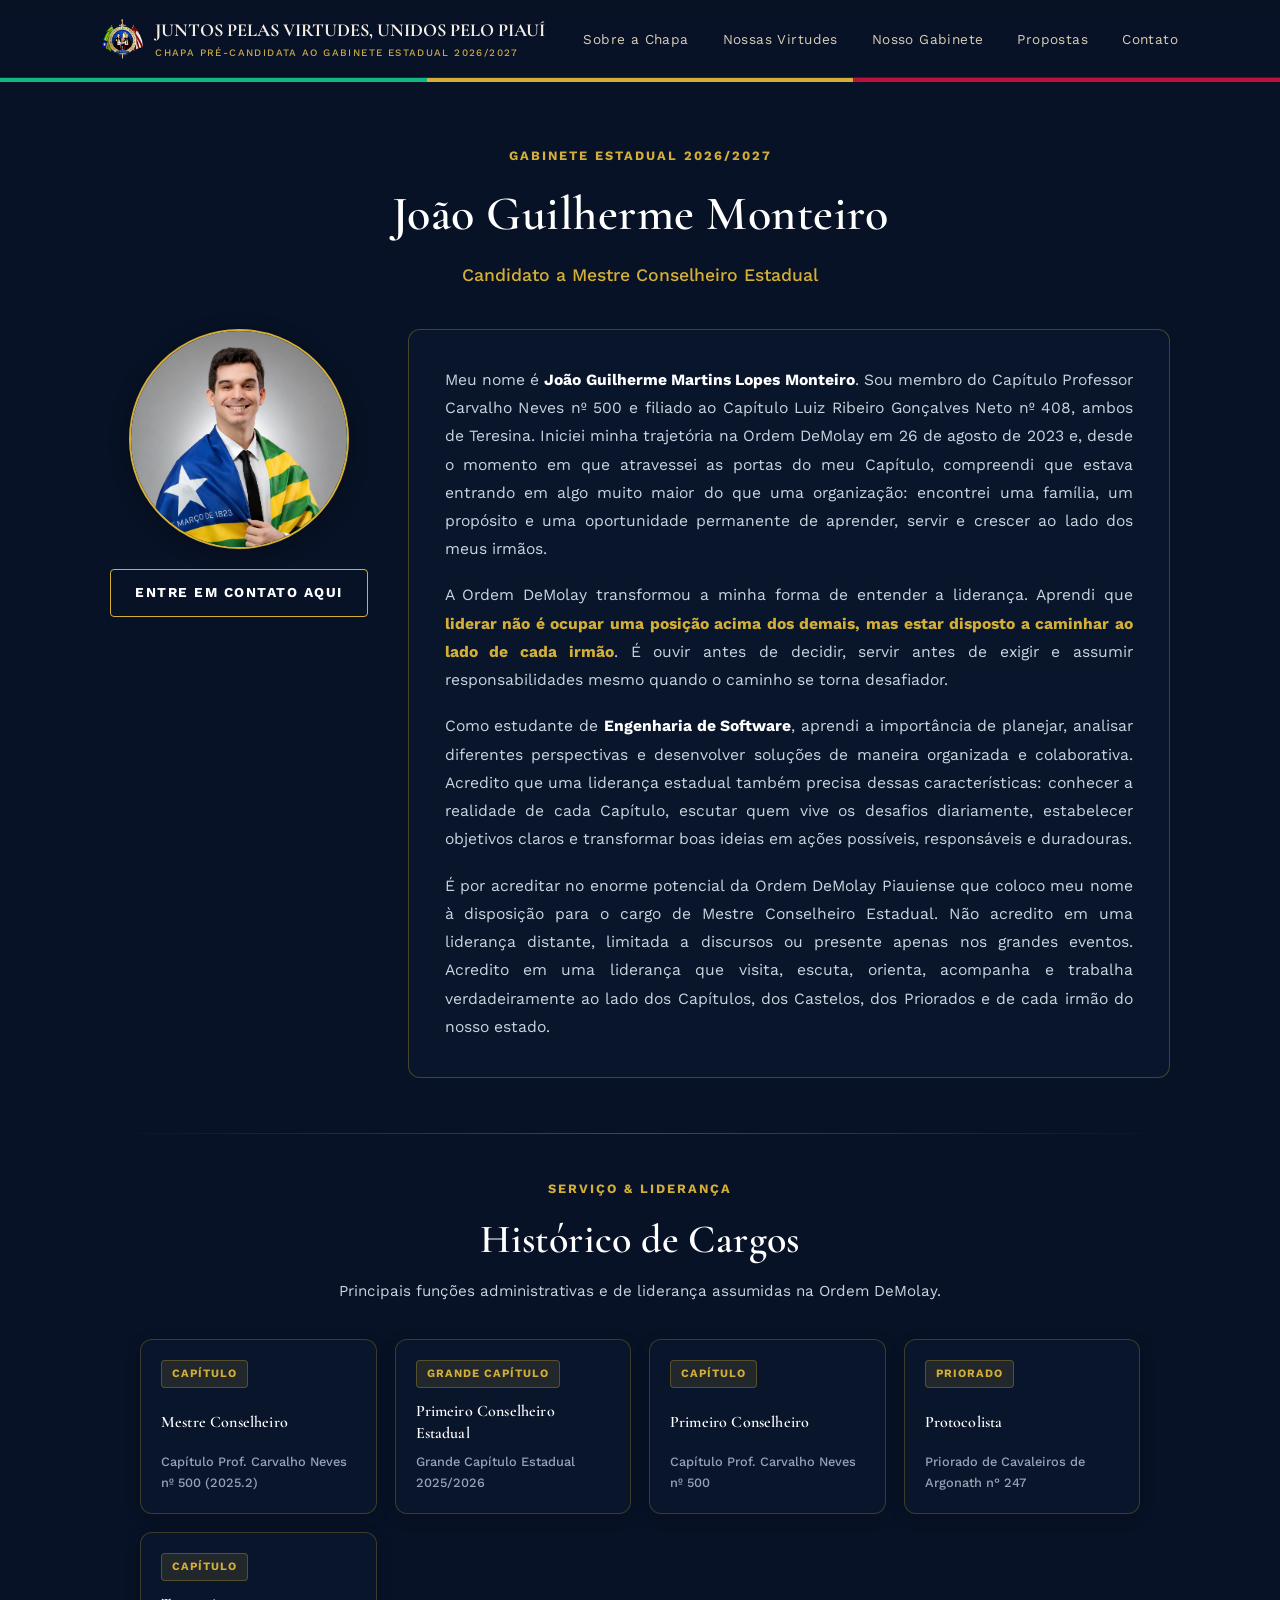
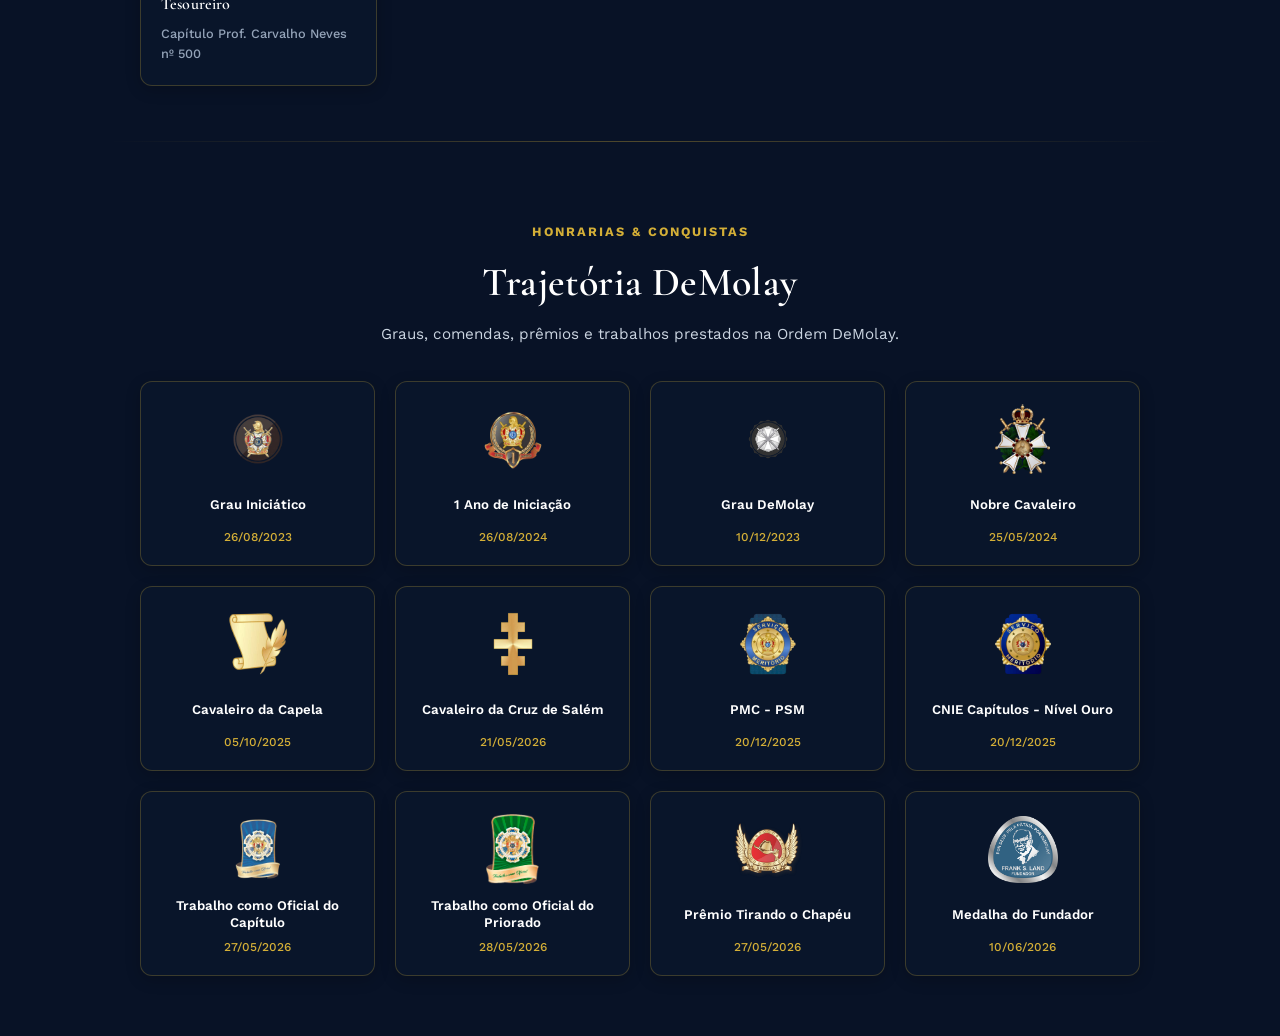
==== commit 25604eaa: "Versão final" ====
--- a/joaomce.html
+++ b/joaomce.html
@@ -22,11 +22,11 @@
       display: block;
     }
 
-    /* ESTILOS DE ALINHAMENTO DO PERFIL */
+    /* ESTILOS DE ALINHAMENTO DO PERFIL (ALINHADO AO TOPO) */
     .container-perfil {
       display: flex;
       gap: 40px;
-      align-items: center;
+      align-items: flex-start; /* Alinha o topo da foto com o topo da caixa de texto */
       flex-wrap: wrap;
       justify-content: center;
     }
@@ -170,7 +170,7 @@
       margin: 0;
     }
 
-    /* Grid com 4 colunas (12 itens = 3 linhas) */
+    /* Grid com 4 colunas */
     .grid-curriculo {
       display: grid;
       grid-template-columns: repeat(4, 1fr);
@@ -312,16 +312,19 @@
         </a>
       </div>
 
-      <!-- TEXTO DESCRITIVO -->
+      <!-- TEXTO DESCRITIVO PERSONALIZADO -->
       <div class="caixa-texto-perfil">
         <p>
-          O Mestre Conselheiro Estadual representa a liderança jovem da Ordem DeMolay em seu estado. Atua como elo entre os Capítulos e a liderança adulta, coordenando, orientando e inspirando os trabalhos da juventude. Vai além da representatividade: executa projetos que fortalecem os princípios da Ordem e incentivam a formação de líderes comprometidos com a sociedade.
+          Meu nome é <strong style="color: #ffffff;">João Guilherme Martins Lopes Monteiro</strong>. Sou membro do Capítulo Professor Carvalho Neves nº 500 e filiado ao Capítulo Luiz Ribeiro Gonçalves Neto nº 408, ambos de Teresina. Iniciei minha trajetória na Ordem DeMolay em 26 de agosto de 2023 e, desde o momento em que atravessei as portas do meu Capítulo, compreendi que estava entrando em algo muito maior do que uma organização: encontrei uma família, um propósito e uma oportunidade permanente de aprender, servir e crescer ao lado dos meus irmãos.
         </p>
         <p>
-          Suas funções incluem: cumprir as normas do Grande Conselho Estadual, atuar como interlocutor entre os Capítulos e o Conselho, orientar a prática ritualística, promover a integração entre os Capítulos e nomear assessores com aprovação do Grande Mestre Estadual.
+          A Ordem DeMolay transformou a minha forma de entender a liderança. Aprendi que <strong style="color: #d4af37;">liderar não é ocupar uma posição acima dos demais, mas estar disposto a caminhar ao lado de cada irmão</strong>. É ouvir antes de decidir, servir antes de exigir e assumir responsabilidades mesmo quando o caminho se torna desafiador.
         </p>
         <p>
-          Mais do que cumprir funções, o Mestre Conselheiro Estadual é ponte, exemplo e inspiração. Sua gestão deve refletir <strong style="color: #d4af37;">continuidade e inovação, inclusão e pertencimento e proximidade e transparência</strong>.
+          Como estudante de <strong style="color: #ffffff;">Engenharia de Software</strong>, aprendi a importância de planejar, analisar diferentes perspectivas e desenvolver soluções de maneira organizada e colaborativa. Acredito que uma liderança estadual também precisa dessas características: conhecer a realidade de cada Capítulo, escutar quem vive os desafios diariamente, estabelecer objetivos claros e transformar boas ideias em ações possíveis, responsáveis e duradouras.
+        </p>
+        <p>
+          É por acreditar no enorme potencial da Ordem DeMolay Piauiense que coloco meu nome à disposição para o cargo de Mestre Conselheiro Estadual. Não acredito em uma liderança distante, limitada a discursos ou presente apenas nos grandes eventos. Acredito em uma liderança que visita, escuta, orienta, acompanha e trabalha verdadeiramente ao lado dos Capítulos, dos Castelos, dos Priorados e de cada irmão do nosso estado.
         </p>
       </div>
 
@@ -330,7 +333,7 @@
     <!-- LINHA DE DIVISÃO ELEGANTE -->
     <hr class="divisor-secao">
 
-    <!-- ==========================================================================
+   <!-- ==========================================================================
          SEÇÃO: HISTÓRICO DE CARGOS OCUPADOS (LIDERANÇA)
          ========================================================================== -->
     <section class="secao-cargos">
@@ -342,11 +345,39 @@
 
       <div class="grid-cargos">
         
-        <!-- Cargo 1: Mestre Conselheiro no Capítulo -->
+        <!-- Cargo 1: Mestre Conselheiro -->
         <div class="card-cargo">
           <span class="tag-nivel-cargo">Capítulo</span>
           <h3 class="titulo-cargo">Mestre Conselheiro</h3>
-          <span class="periodo-cargo">Gestão 2025.2</span>
+          <span class="periodo-cargo">Capítulo Prof. Carvalho Neves nº 500 (2025.2)</span>
+        </div>
+
+        <!-- Cargo 2: Primeiro Conselheiro Estadual -->
+        <div class="card-cargo">
+          <span class="tag-nivel-cargo">Grande Capítulo</span>
+          <h3 class="titulo-cargo">Primeiro Conselheiro Estadual</h3>
+          <span class="periodo-cargo">Grande Capítulo Estadual 2025/2026</span>
+        </div>
+
+        <!-- Cargo 3: Primeiro Conselheiro -->
+        <div class="card-cargo">
+          <span class="tag-nivel-cargo">Capítulo</span>
+          <h3 class="titulo-cargo">Primeiro Conselheiro</h3>
+          <span class="periodo-cargo">Capítulo Prof. Carvalho Neves nº 500</span>
+        </div>
+
+        <!-- Cargo 4: Protocolista -->
+        <div class="card-cargo">
+          <span class="tag-nivel-cargo">Priorado</span>
+          <h3 class="titulo-cargo">Protocolista</h3>
+          <span class="periodo-cargo">Priorado de Cavaleiros de Argonath n° 247</span>
+        </div>
+
+        <!-- Cargo 5: Tesoureiro -->
+        <div class="card-cargo">
+          <span class="tag-nivel-cargo">Capítulo</span>
+          <h3 class="titulo-cargo">Tesoureiro</h3>
+          <span class="periodo-cargo">Capítulo Prof. Carvalho Neves nº 500</span>
         </div>
 
       </div>
@@ -371,7 +402,7 @@
         <!-- 1. Grau Iniciático -->
         <div class="card-conquista">
           <div class="icone-container">
-            <img src="assets/images/insignias/iniciacao.png" alt="Grau Iniciático">
+            <img src="assets/images/Material Gráfico/iniciatico.png" alt="Grau Iniciático">
           </div>
           <span class="titulo-item">Grau Iniciático</span>
           <span class="data-item">26/08/2023</span>
@@ -380,7 +411,7 @@
         <!-- 2. 1 Ano de Iniciação -->
         <div class="card-conquista">
           <div class="icone-container">
-            <img src="assets/images/insignias/1_ano_iniciacao.png" alt="1 Ano de Iniciação">
+            <img src="assets/images/Material Gráfico/1_ano_iniciacao.png" alt="1 Ano de Iniciação">
           </div>
           <span class="titulo-item">1 Ano de Iniciação</span>
           <span class="data-item">26/08/2024</span>
@@ -389,7 +420,7 @@
         <!-- 3. Grau DeMolay -->
         <div class="card-conquista">
           <div class="icone-container">
-            <img src="assets/images/insignias/demolay.png" alt="Grau DeMolay">
+            <img src="assets/images/Material Gráfico/demolay.png" alt="Grau DeMolay">
           </div>
           <span class="titulo-item">Grau DeMolay</span>
           <span class="data-item">10/12/2023</span>
@@ -398,7 +429,7 @@
         <!-- 4. Nobre Cavaleiro -->
         <div class="card-conquista">
           <div class="icone-container">
-            <img src="assets/images/insignias/nobre_cavaleiro.png" alt="Nobre Cavaleiro">
+            <img src="assets/images/Material Gráfico/cavaleiro.png" alt="Nobre Cavaleiro">
           </div>
           <span class="titulo-item">Nobre Cavaleiro</span>
           <span class="data-item">25/05/2024</span>
@@ -407,7 +438,7 @@
         <!-- 5. Cavaleiro da Capela -->
         <div class="card-conquista">
           <div class="icone-container">
-            <img src="assets/images/insignias/capela.png" alt="Cavaleiro da Capela">
+            <img src="assets/images/Material Gráfico/capela.png" alt="Cavaleiro da Capela">
           </div>
           <span class="titulo-item">Cavaleiro da Capela</span>
           <span class="data-item">05/10/2025</span>
@@ -416,7 +447,7 @@
         <!-- 6. Cruz de Salém -->
         <div class="card-conquista">
           <div class="icone-container">
-            <img src="assets/images/insignias/salem.png" alt="Cavaleiro da Cruz de Salém">
+            <img src="assets/images/Material Gráfico/salem.png" alt="Cavaleiro da Cruz de Salém">
           </div>
           <span class="titulo-item">Cavaleiro da Cruz de Salém</span>
           <span class="data-item">21/05/2026</span>
@@ -425,7 +456,7 @@
         <!-- 7. PMC - PSM -->
         <div class="card-conquista">
           <div class="icone-container">
-            <img src="assets/images/insignias/pmc.png" alt="PMC - PSM">
+            <img src="assets/images/Material Gráfico/porservico.png" alt="PMC - PSM">
           </div>
           <span class="titulo-item">PMC - PSM</span>
           <span class="data-item">20/12/2025</span>
@@ -434,16 +465,16 @@
         <!-- 8. CNIE Capítulos -->
         <div class="card-conquista">
           <div class="icone-container">
-            <img src="assets/images/insignias/cnie.png" alt="CNIE Capítulos">
-          </div>
-          <span class="titulo-item">CNIE Capítulos</span>
+            <img src="assets/images/Material Gráfico/cnie.png" alt="CNIE Capítulos">
+          </div>
+          <span class="titulo-item">CNIE Capítulos - Nível Ouro</span>
           <span class="data-item">20/12/2025</span>
         </div>
 
         <!-- 9. Oficial do Capítulo -->
         <div class="card-conquista">
           <div class="icone-container">
-            <img src="assets/images/insignias/oficial_capitulo.png" alt="Trabalho como Oficial do Capítulo">
+            <img src="assets/images/Material Gráfico/traoficial.png" alt="Trabalho como Oficial do Capítulo">
           </div>
           <span class="titulo-item">Trabalho como Oficial do Capítulo</span>
           <span class="data-item">27/05/2026</span>
@@ -452,7 +483,7 @@
         <!-- 10. Oficial do Priorado -->
         <div class="card-conquista">
           <div class="icone-container">
-            <img src="assets/images/insignias/oficial_priorado.png" alt="Trabalho como Oficial do Priorado">
+            <img src="assets/images/Material Gráfico/trapri.png" alt="Trabalho como Oficial do Priorado">
           </div>
           <span class="titulo-item">Trabalho como Oficial do Priorado</span>
           <span class="data-item">28/05/2026</span>
@@ -461,7 +492,7 @@
         <!-- 11. Prêmio Tirando o Chapéu -->
         <div class="card-conquista">
           <div class="icone-container">
-            <img src="assets/images/insignias/chapeu.png" alt="Prêmio Tirando o Chapéu">
+            <img src="assets/images/Material Gráfico/chapeu.png" alt="Prêmio Tirando o Chapéu">
           </div>
           <span class="titulo-item">Prêmio Tirando o Chapéu</span>
           <span class="data-item">27/05/2026</span>
@@ -470,7 +501,7 @@
         <!-- 12. Medalha do Fundador -->
         <div class="card-conquista">
           <div class="icone-container">
-            <img src="assets/images/insignias/fundador.png" alt="Medalha do Fundador">
+            <img src="assets/images/Material Gráfico/fundador.png" alt="Medalha do Fundador">
           </div>
           <span class="titulo-item">Medalha do Fundador</span>
           <span class="data-item">10/06/2026</span>
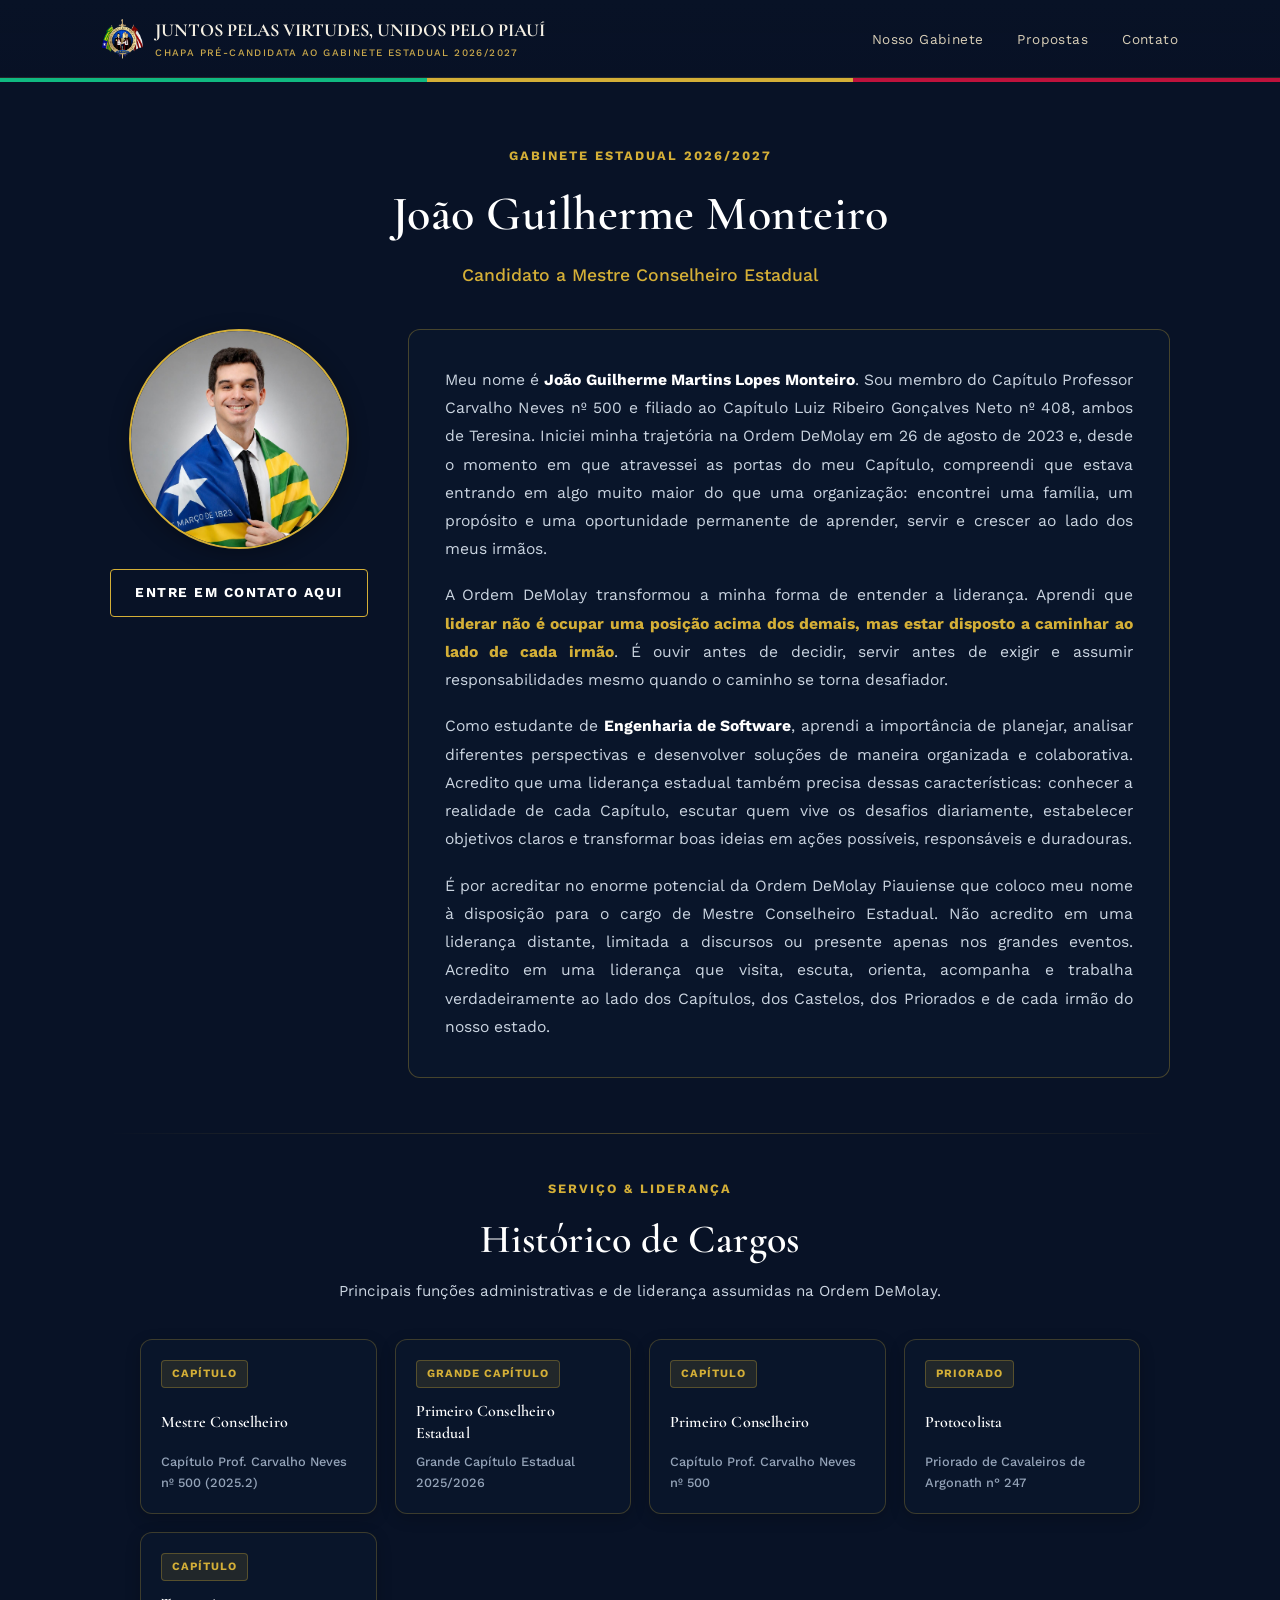
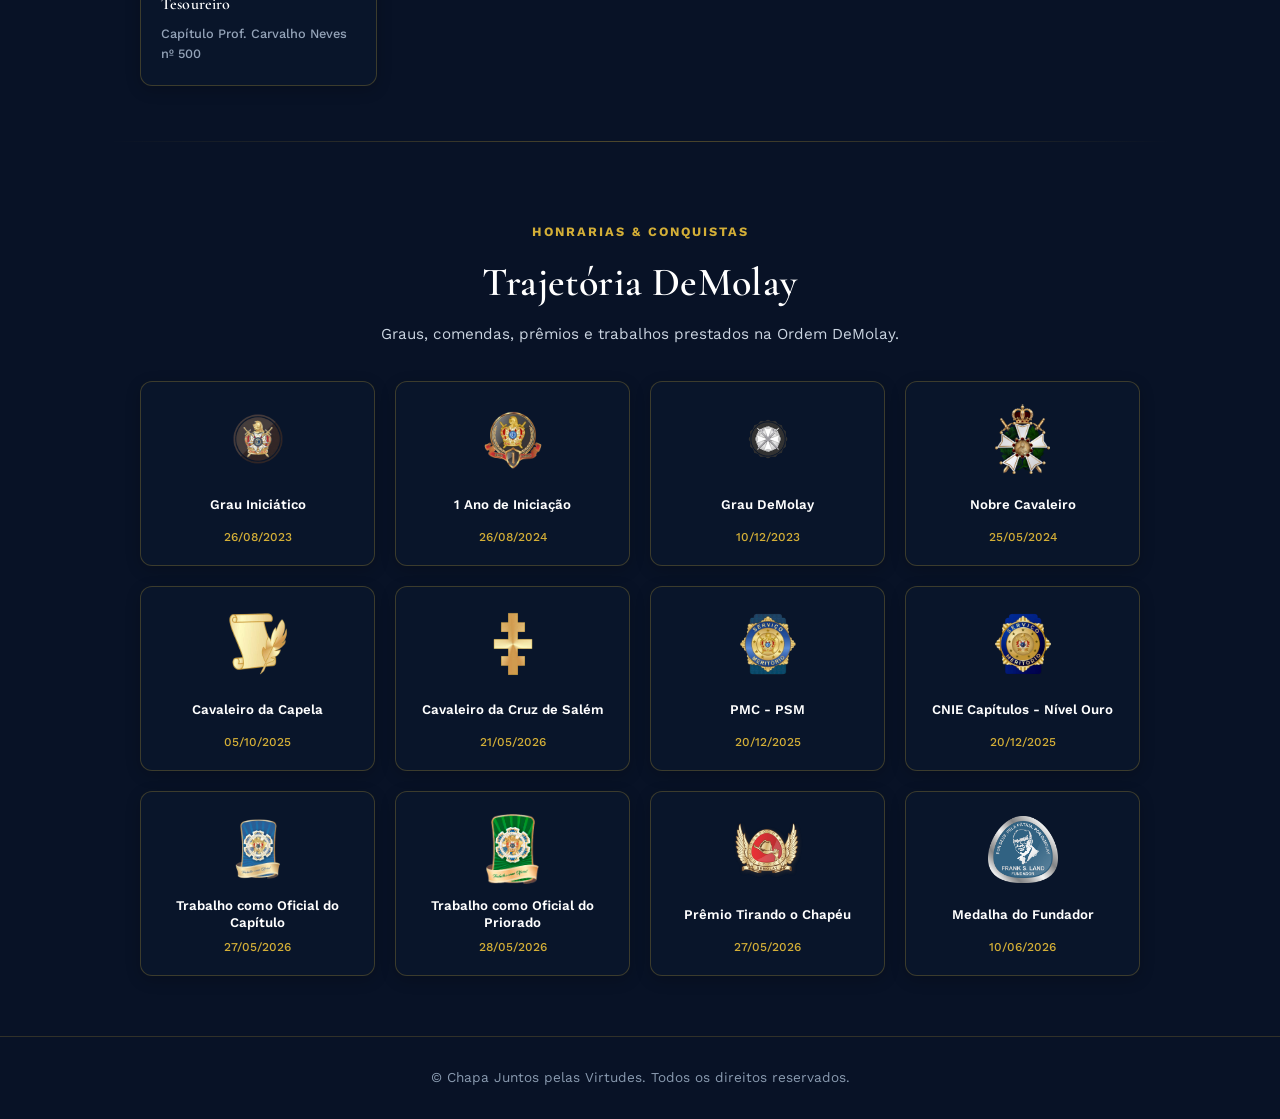
==== commit dd256714: "Ajuste das paginas do Pedro e Propostas" ====
--- a/joaomce.html
+++ b/joaomce.html
@@ -22,11 +22,11 @@
       display: block;
     }
 
-    /* ESTILOS DE ALINHAMENTO DO PERFIL (ALINHADO AO TOPO) */
+    /* ESTILOS DE ALINHAMENTO DO PERFIL */
     .container-perfil {
       display: flex;
       gap: 40px;
-      align-items: flex-start; /* Alinha o topo da foto com o topo da caixa de texto */
+      align-items: flex-start;
       flex-wrap: wrap;
       justify-content: center;
     }
@@ -62,9 +62,7 @@
       margin-bottom: 0;
     }
 
-    /* ==========================================================================
-       DIVISOR DE SEÇÃO (LINHA SUAVE DOURADA)
-       ========================================================================== */
+    /* DIVISOR DE SEÇÃO (LINHA SUAVE DOURADA) */
     .divisor-secao {
       border: none;
       height: 1px;
@@ -73,9 +71,7 @@
       width: 100%;
     }
 
-    /* ==========================================================================
-       SEÇÃO: HISTÓRICO DE CARGOS OCUPADOS
-       ========================================================================== */
+    /* SEÇÃO: HISTÓRICO DE CARGOS */
     .secao-cargos {
       width: 100%;
     }
@@ -135,9 +131,7 @@
       font-weight: 500;
     }
 
-    /* ==========================================================================
-       SEÇÃO: TRAJETÓRIA E CONQUISTAS
-       ========================================================================== */
+    /* SEÇÃO: TRAJETÓRIA E CONQUISTAS */
     .secao-curriculo {
       width: 100%;
     }
@@ -170,7 +164,6 @@
       margin: 0;
     }
 
-    /* Grid com 4 colunas */
     .grid-curriculo {
       display: grid;
       grid-template-columns: repeat(4, 1fr);
@@ -229,7 +222,7 @@
       font-weight: 500;
     }
 
-    /* ADAPTATIVO PARA DISPOSITIVOS MÓVEIS */
+    /* ADAPTATIVO PARA CELULARES */
     @media (max-width: 850px) {
       .caixa-texto-perfil {
         padding: 24px;
@@ -262,8 +255,6 @@
 
       <nav class="menu-principal">
         <ul>
-          <li><a href="index.html#sobre">Sobre a Chapa</a></li>
-          <li><a href="index.html#pilares">Nossas Virtudes</a></li>
           <li><a href="index.html#diretoria">Nosso Gabinete</a></li>
           <li><a href="index.html#propostas">Propostas</a></li>
           <li><a href="index.html#contato">Contato</a></li>
@@ -333,9 +324,7 @@
     <!-- LINHA DE DIVISÃO ELEGANTE -->
     <hr class="divisor-secao">
 
-   <!-- ==========================================================================
-         SEÇÃO: HISTÓRICO DE CARGOS OCUPADOS (LIDERANÇA)
-         ========================================================================== -->
+    <!-- SEÇÃO: HISTÓRICO DE CARGOS OCUPADOS -->
     <section class="secao-cargos">
       <div class="cabecalho-secao-curriculo">
         <span class="tag-secao">SERVIÇO & LIDERANÇA</span>
@@ -386,9 +375,7 @@
     <!-- LINHA DE DIVISÃO ELEGANTE -->
     <hr class="divisor-secao">
 
-    <!-- ==========================================================================
-         SEÇÃO: TRAJETÓRIA E CONQUISTAS (INSÍGNIAS E PRÊMIOS)
-         ========================================================================== -->
+    <!-- SEÇÃO: TRAJETÓRIA E CONQUISTAS -->
     <section class="secao-curriculo">
       
       <div class="cabecalho-secao-curriculo">
@@ -512,5 +499,17 @@
 
   </main>
 
+  <!-- RODAPÉ PRINCIPAL -->
+  <footer class="rodape-principal" style="text-align: center; padding: 30px 20px; border-top: 1px solid rgba(212, 175, 55, 0.2);">
+    <div class="caixa">
+      <p style="color: #8a9bb0; font-size: 0.85rem; margin: 0;">
+        &copy; Chapa Juntos pelas Virtudes. Todos os direitos reservados.
+      </p>
+    </div>
+  </footer>
+
+  <!-- SCRIPT JS PRINCIPAL -->
+  <script src="js/main.js"></script>
+
 </body>
 </html>
--- a/css/style.css
+++ b/css/style.css
@@ -1106,4 +1106,123 @@
         grid-template-columns: repeat(2, 1fr);
         gap: 15px;
       }
-    }+    }
+
+    /* ==========================================================================
+   ORGANIZAÇÃO PADRÃO PARA CELULARES (MOBILE)
+   ========================================================================== */
+
+@media (max-width: 768px) {
+  
+  /* 1. SEÇÃO HERO / CAPA */
+  .capa {
+    padding: 40px 15px !important;
+  }
+
+  .emblema-chapa {
+    max-width: 200px !important; /* Ajusta a imagem para não ocupar a tela inteira */
+  }
+
+  .capa h1 {
+    font-size: 1.8rem !important; /* Reduz o título principal para caber confortavelmente */
+    line-height: 1.3 !important;
+    margin-bottom: 25px !important;
+  }
+
+  .botoes-acao {
+    flex-direction: column !important; /* Empilha os botões um sobre o outro */
+    width: 100%;
+    gap: 12px !important;
+  }
+
+  .botoes-acao .btn {
+    width: 100% !important; /* Botões ocupam a largura completa no celular */
+    text-align: center;
+    box-sizing: border-box;
+  }
+
+  /* 2. NAVEGAÇÃO E CABEÇALHO */
+  .conteudo-navegacao {
+    padding: 12px 15px !important;
+  }
+
+  .marca small {
+    display: none; /* Oculta o subtítulo muito longo no topo para limpar o visual */
+  }
+
+  .marca {
+    font-size: 0.85rem !important;
+  }
+
+  /* 3. PÁGINA / SEÇÃO DO PERFIL DO CANDIDATO */
+  main {
+    padding: 30px 15px !important;
+  }
+
+  .container-perfil {
+    flex-direction: column !important;
+    align-items: center !important;
+    gap: 25px !important;
+  }
+
+  .coluna-foto-perfil {
+    width: 100%;
+  }
+
+  .coluna-foto-perfil a {
+    width: 100%; /* Botão do WhatsApp em largura total no celular */
+    box-sizing: border-box;
+  }
+
+  .caixa-texto-perfil {
+    padding: 20px 16px !important; /* Aproveita melhor as bordas da tela */
+    font-size: 0.93rem !important;
+    line-height: 1.7 !important;
+    text-align: left !important; /* Texto alinhado à esquerda evita espaços gigantes entre palavras no celular */
+  }
+
+  /* 4. TÍTULOS DAS SEÇÕES */
+  .titulo-secao {
+    font-size: 2rem !important;
+  }
+
+  .descricao-secao {
+    font-size: 0.88rem !important;
+  }
+
+  /* 5. CARGOS E CONQUISTAS (GRIDS) */
+  .grid-cargos {
+    grid-template-columns: 1fr !important; /* 1 card de cargo por linha */
+    gap: 12px !important;
+  }
+
+  .grid-curriculo {
+    grid-template-columns: repeat(2, 1fr) !important; /* 2 medalhas por linha */
+    gap: 12px !important;
+  }
+
+  .card-conquista {
+    padding: 16px 8px 14px !important;
+    min-height: 160px !important;
+  }
+
+  .card-conquista .icone-container {
+    width: 55px !important;
+    height: 55px !important;
+  }
+
+  .card-conquista .titulo-item {
+    font-size: 0.78rem !important;
+  }
+}
+
+/* AJUSTES EXTRA PARA CELULARES MUITO PEQUENOS (Até 400px de largura) */
+@media (max-width: 400px) {
+  .capa h1 {
+    font-size: 1.5rem !important;
+  }
+
+  .grid-curriculo {
+    grid-template-columns: 1fr !important; /* 1 medalha por linha em telas muito pequenas */
+  }
+}
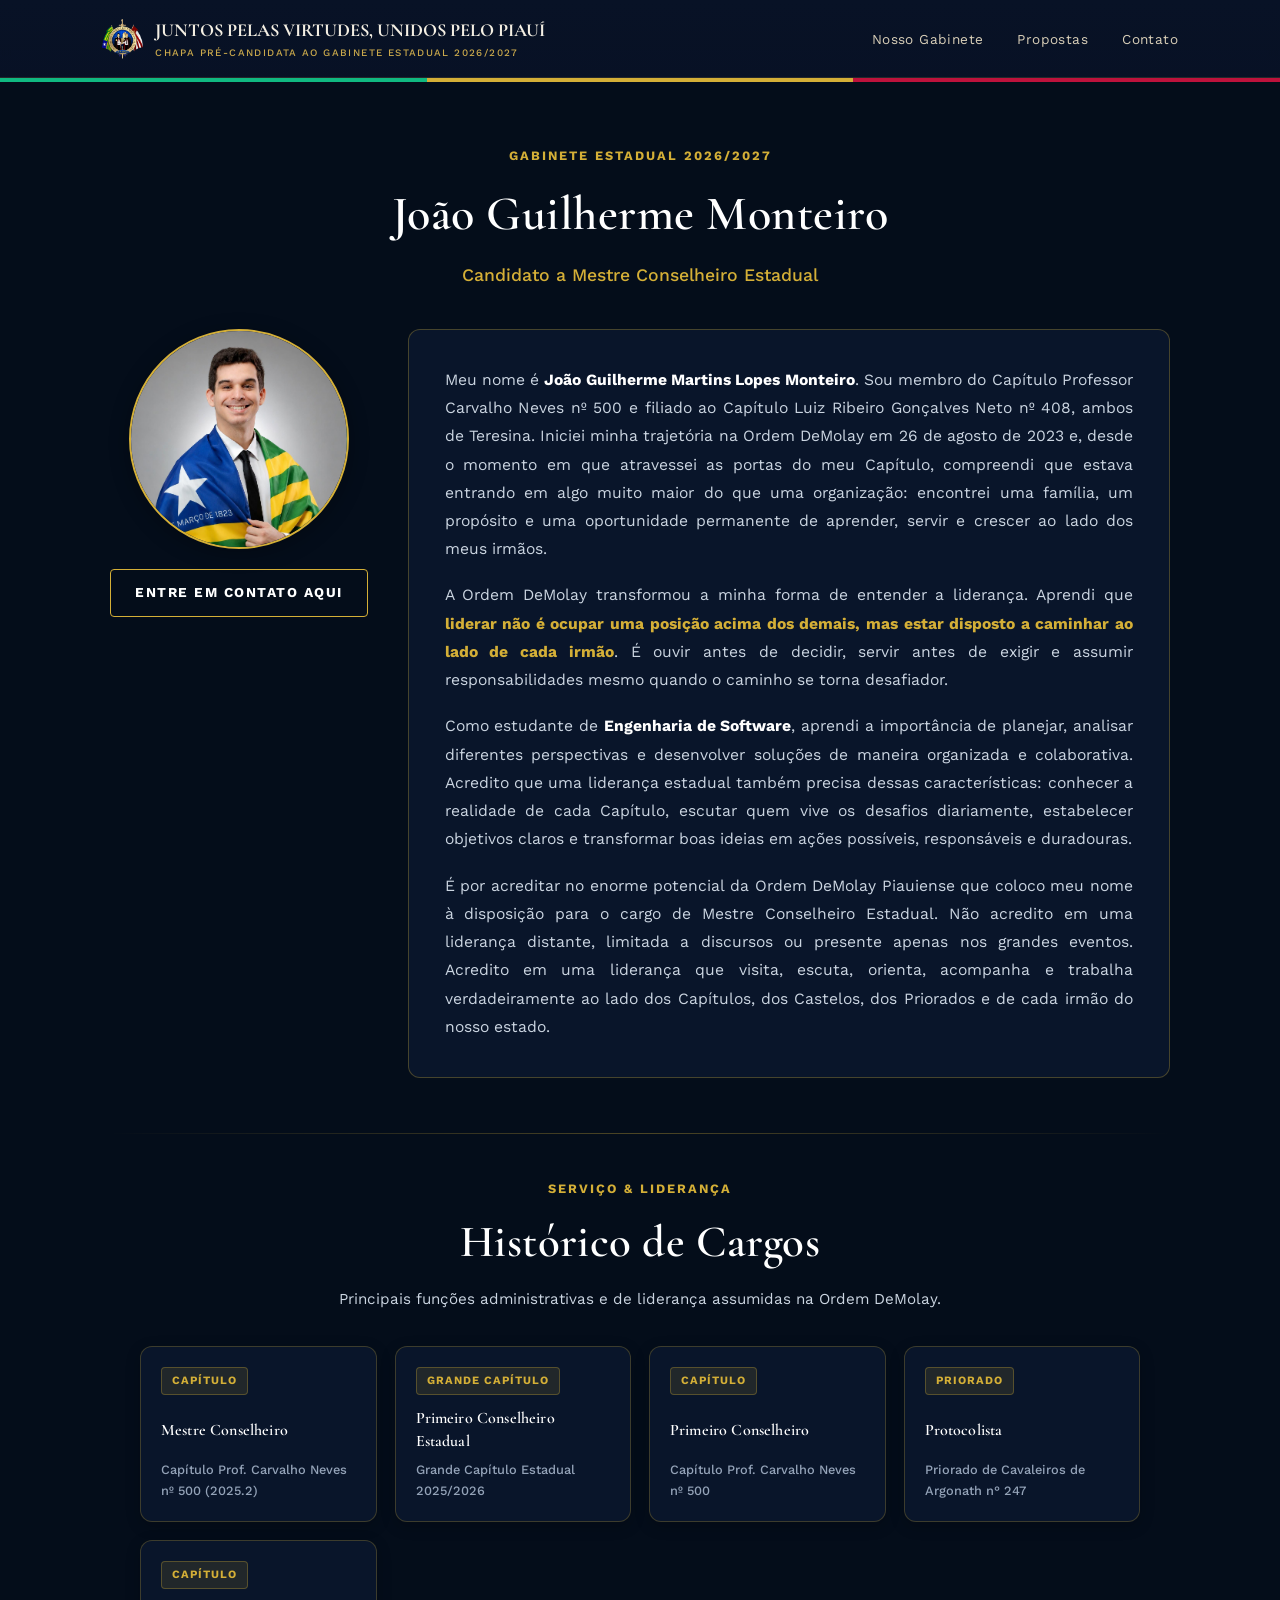
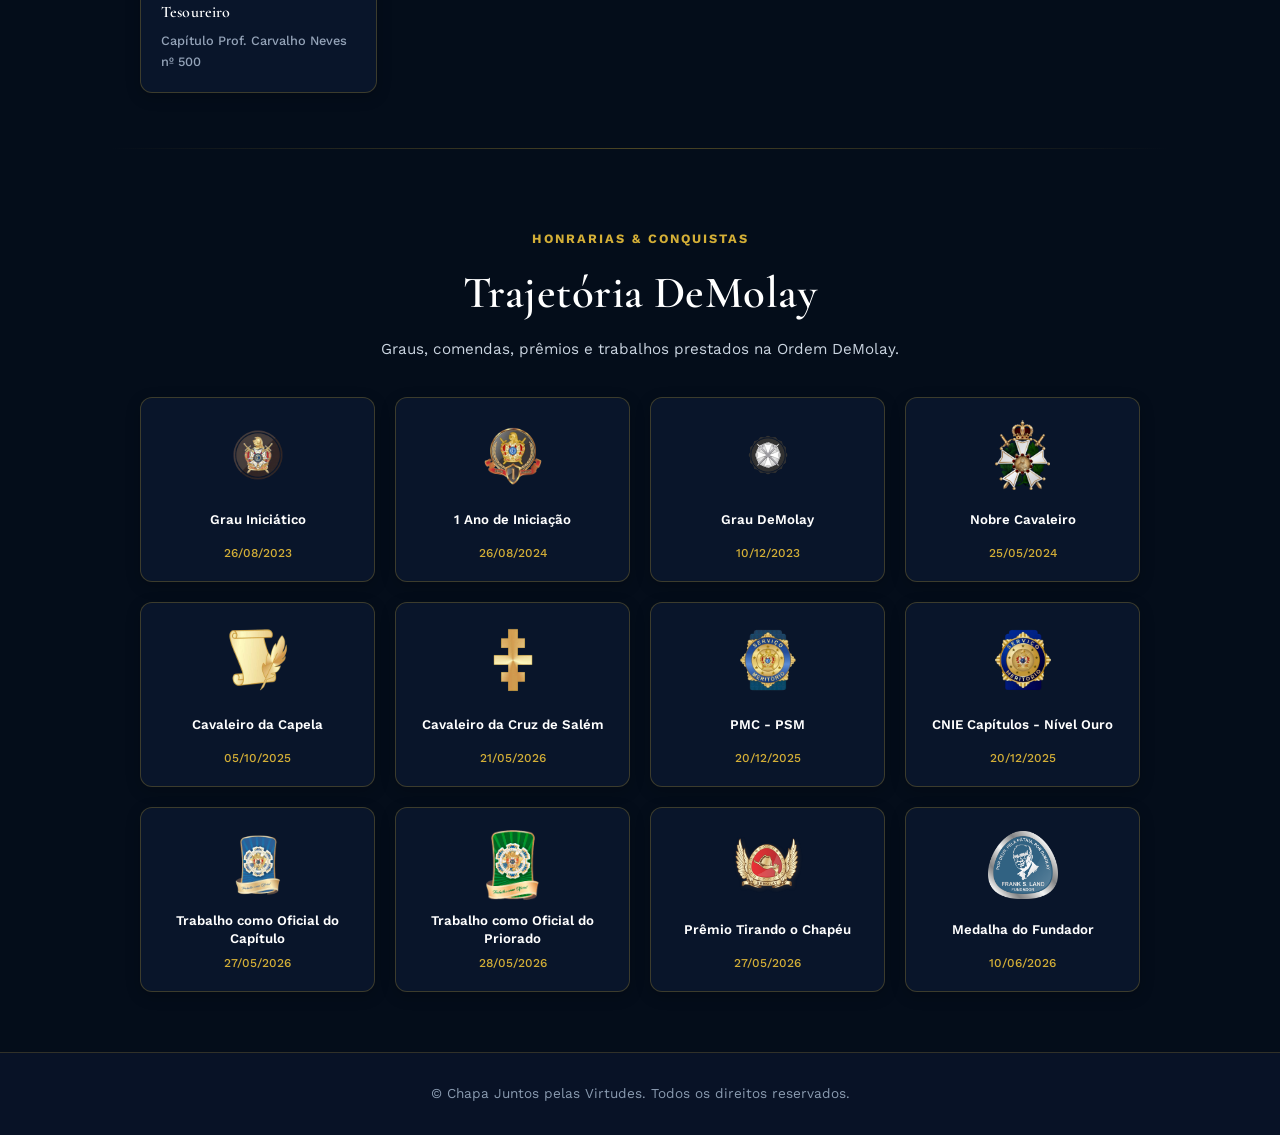
==== commit 7b96ac54: "Corrige sensor de movimento e exibiçoes no mobile e subpaginas" ====
--- a/joaomce.html
+++ b/joaomce.html
@@ -512,4 +512,9 @@
   <script src="js/main.js"></script>
 
 </body>
+</html>
+
+<!-- SCRIPT JS PRINCIPAL (Necessário em TODAS as páginas) -->
+  <script src="js/main.js"></script>
+</body>
 </html>
--- a/css/style.css
+++ b/css/style.css
@@ -97,6 +97,177 @@
 
 .divisor-brasao svg { width: 28px; height: 28px; flex-shrink: 0; }
 
+/* ==========================================================================
+   1. BASE RESPONSIVA & ROLAGEM SUAVE
+   ========================================================================== */
+html {
+  scroll-behavior: smooth;
+  scroll-padding-top: 85px; /* Offset para o menu fixo do PC */
+  overflow-x: clip;         /* Evita rolagem lateral sem quebrar a animação no mobile */
+}
+
+body {
+  margin: 0;
+  padding: 0;
+  background-color: #040d1a;
+  color: #e2e8f0;
+  overflow-x: clip;
+}
+
+/* Imagens responsivas que nunca estouram a tela */
+img {
+  max-width: 100%;
+  height: auto;
+  display: block;
+}
+
+/* ==========================================================================
+   2. TIPOGRAFIA FLUIDA (PC & MOBILE)
+   ========================================================================== */
+/* clamp(tamanho-mínimo, tamanho-ideal, tamanho-máximo) */
+.titulo-principal {
+  font-family: 'Cormorant Garamond', serif;
+  font-size: clamp(2.1rem, 5vw, 3.2rem) !important;
+  line-height: 1.2;
+}
+
+.titulo-secao {
+  font-family: 'Cormorant Garamond', serif;
+  font-size: clamp(1.8rem, 4vw, 2.8rem) !important;
+}
+
+.texto-projeto, .bio-membro {
+  font-size: clamp(0.9rem, 1.5vw, 1rem);
+  text-align: justify;
+}
+
+/* ==========================================================================
+   3. BOTÕES E TOUCH TARGETS (AMIGÁVEL PARA DEDOS E MOUSE)
+   ========================================================================== */
+.btn, .btn-destaque, .btn-suave, .btn-perfil {
+  min-height: 44px; /* Tamanho mínimo recomendado para toque no celular */
+  display: inline-flex;
+  align-items: center;
+  justify-content: center;
+  padding: 12px 24px;
+  border-radius: 6px;
+  text-decoration: none;
+  font-weight: 600;
+  transition: all 0.3s ease;
+}
+
+/* Efeito Hover Ativo APENAS em telas com Mouse (PC) */
+@media (hover: hover) {
+  .btn-destaque:hover {
+    transform: translateY(-2px);
+    box-shadow: 0 6px 20px rgba(212, 175, 55, 0.3);
+  }
+  
+  .card-membro:hover {
+    transform: translateY(-5px);
+    border-color: rgba(212, 175, 55, 0.7);
+  }
+}
+
+/* ==========================================================================
+   4. BREAKPOINT MOBILE (ATÉ 768px)
+   ========================================================================== */
+@media (max-width: 768px) {
+  html {
+    scroll-padding-top: 70px; /* Offset ajustado para a barra menor no mobile */
+  }
+
+  section {
+    padding: 45px 16px !important;
+  }
+
+  /* Ajuste de Emblema e Margens no Celular */
+  .emblema-chapa {
+    max-width: 210px !important;
+    margin-bottom: 10px !important;
+  }
+
+  /* Botões empilhados no celular para facilitar o clique */
+  .botoes-acao {
+    display: flex;
+    flex-direction: column;
+    gap: 12px;
+    width: 100%;
+    max-width: 300px;
+    margin: 0 auto;
+  }
+
+  .botoes-acao .btn {
+    width: 100%;
+  }
+
+  /* Cards de Diretores empilhados */
+  .container-membros {
+    flex-direction: column;
+    align-items: center;
+  }
+
+  .card-membro {
+    width: 100%;
+  }
+
+  /* Projetos e Propostas em Coluna Única */
+  .linha-projeto, 
+  .linha-projeto.invertida {
+    flex-direction: column !important;
+    gap: 16px !important;
+  }
+
+  .bloco-conteudo {
+    padding: 20px !important;
+  }
+}
+
+/* ==========================================================================
+   ANIMAÇÃO DE ENTRADA SUAVE (COMPATÍVEL COM CELULAR)
+   ========================================================================== */
+html, body {
+  overflow-x: clip; /* Evita que a rolagem do celular trave o sensor */
+  max-width: 100vw;
+}
+
+/* Estado Inicial (Escondido) */
+.reveal {
+  opacity: 0;
+  transform: translateY(20px);
+  transition: opacity 0.5s cubic-bezier(0.16, 1, 0.3, 1), 
+              transform 0.5s cubic-bezier(0.16, 1, 0.3, 1);
+  will-change: opacity, transform;
+}
+
+/* Estado Visível (Quando entra na tela) */
+.reveal.is-visible,
+.reveal.visivel {
+  opacity: 1 !important;
+  transform: translateY(0) !important;
+}
+
+/* Efeito ao tocar/passar o mouse nos cards de comendas */
+.card-comenda, .bloco-conteudo, .card-membro {
+  transition: transform 0.3s ease, border-color 0.3s ease, box-shadow 0.3s ease;
+}
+
+/* No PC (Mouse) */
+@media (hover: hover) {
+  .card-comenda:hover, .bloco-conteudo:hover {
+    transform: translateY(-4px);
+    border-color: rgba(212, 175, 55, 0.8);
+    box-shadow: 0 8px 25px rgba(212, 175, 55, 0.15);
+  }
+}
+
+/* No Celular (Toque do dedo) */
+@media (hover: none) {
+  .card-comenda:active, .bloco-conteudo:active {
+    transform: scale(0.98);
+    border-color: #d4af37;
+  }
+}
 
 /* ==========================================================================
    2. CABEÇALHO E NAVEGAÇÃO
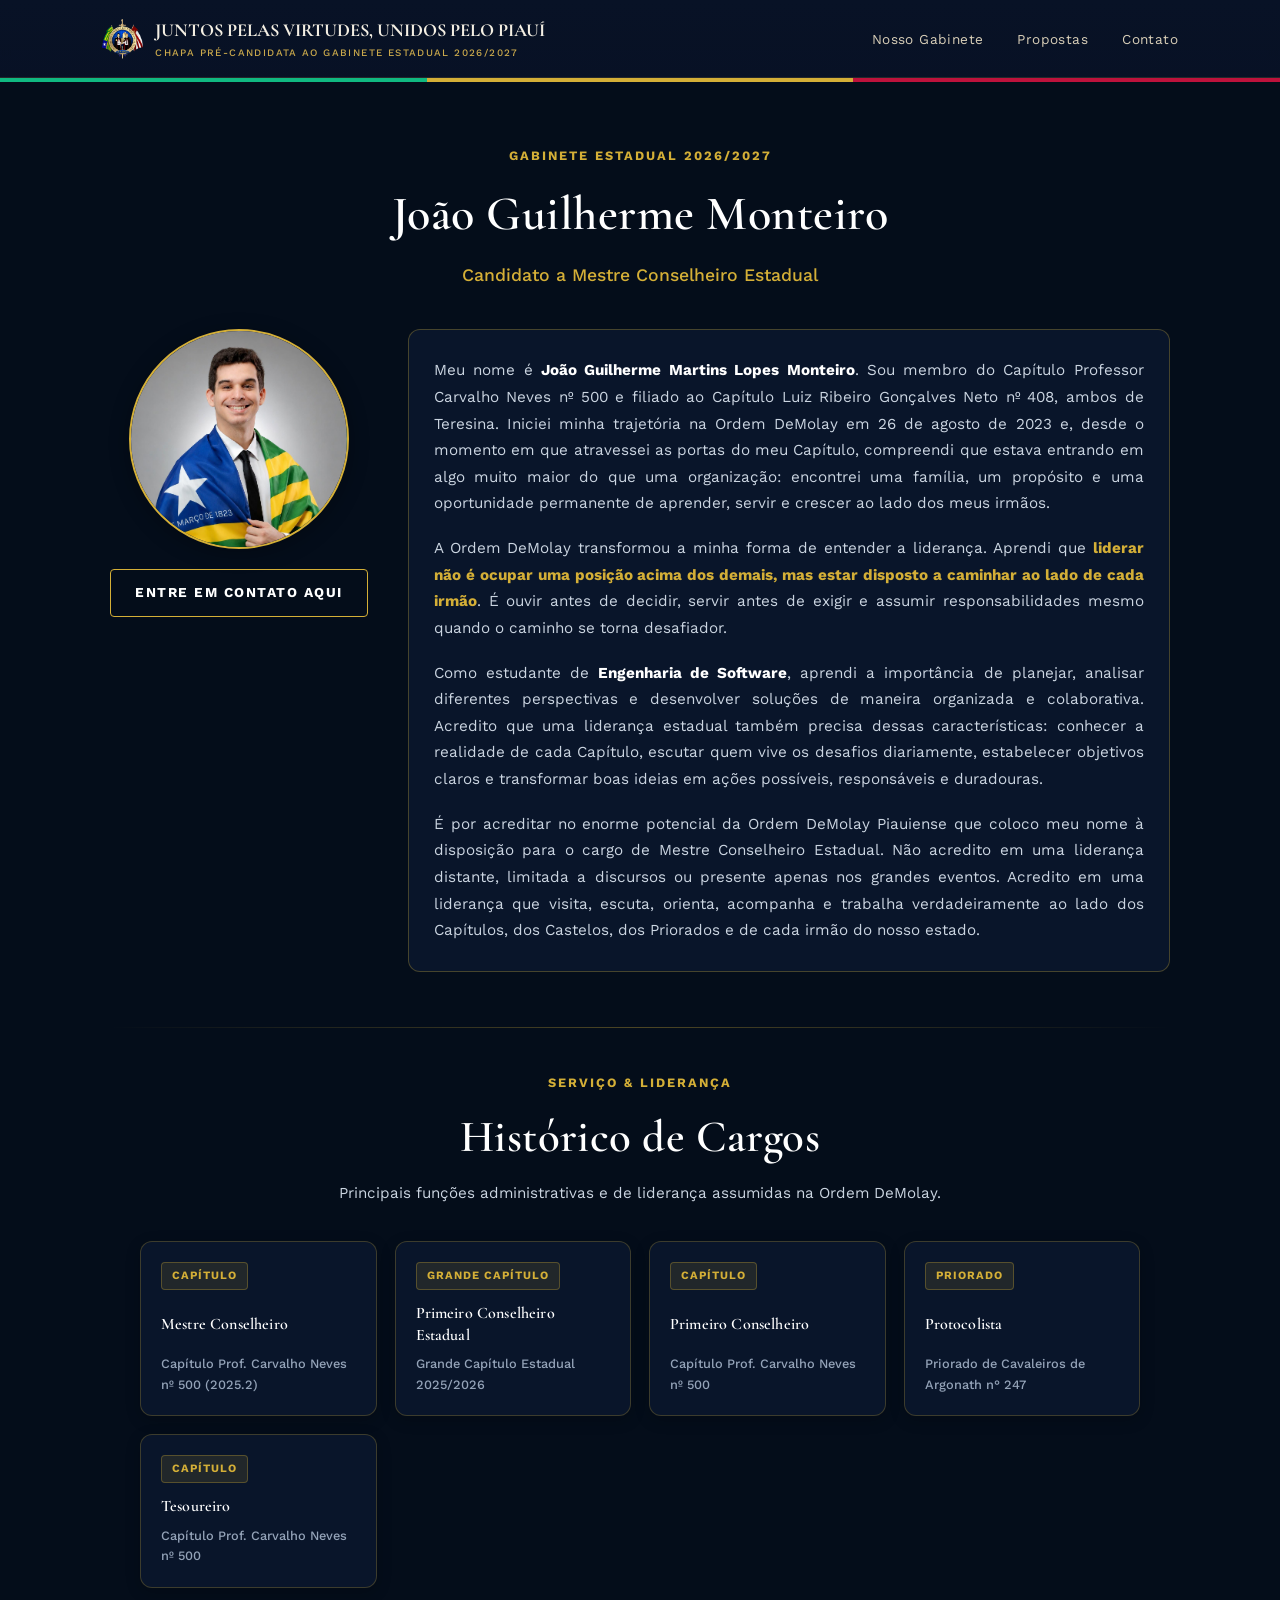
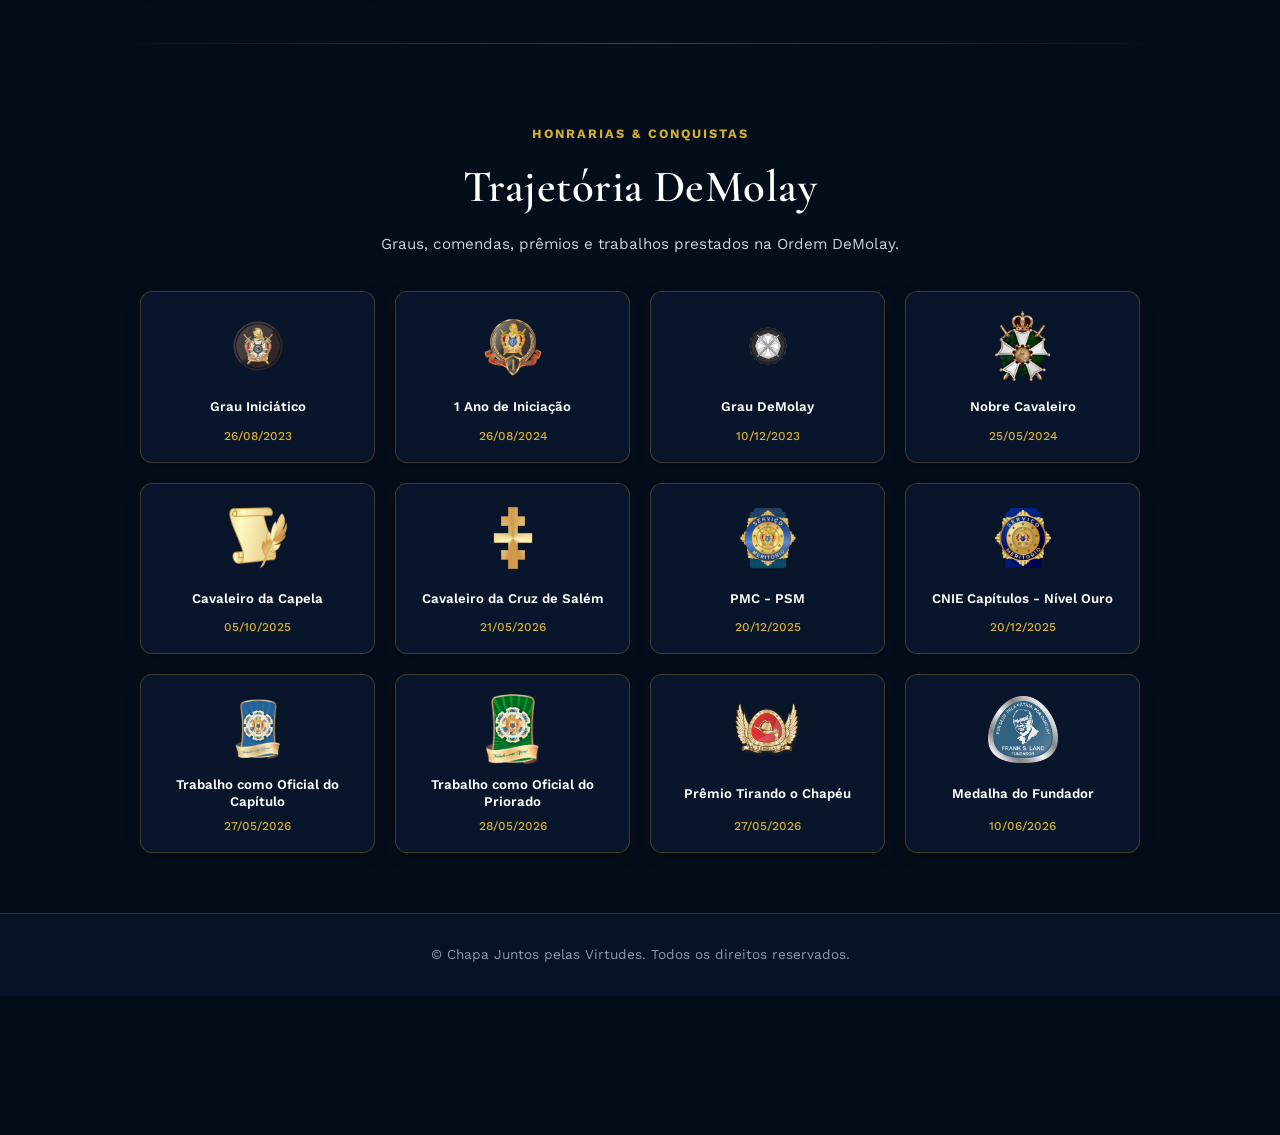
==== commit c49126a1: "Movimento de emblemas, dourado e algumas correções de otimização" ====
--- a/joaomce.html
+++ b/joaomce.html
@@ -40,7 +40,70 @@
       flex-shrink: 0;
     }
 
-    /* CAIXA DE TEXTO DESCRITIVO */
+    /* CONTAINER DA FOTO DE PERFIL COM SENSOR DE MOVIMENTO */
+    .foto-perfil-container {
+      width: 220px;
+      height: 220px;
+      min-width: 220px;
+      min-height: 220px;
+      aspect-ratio: 1 / 1;
+      border-radius: 50%;
+      border: 2px solid #d4af37;
+      overflow: hidden;
+      background: #09152a;
+      box-shadow: 0 4px 20px rgba(0,0,0,0.3);
+      flex-shrink: 0;
+      cursor: pointer;
+      transition: all 0.3s cubic-bezier(0.16, 1, 0.3, 1) !important;
+    }
+
+    .foto-perfil-container img {
+      width: 100%;
+      height: 100%;
+      object-fit: cover;
+      object-position: center top;
+      display: block;
+      transition: transform 0.3s ease !important;
+    }
+
+    /* SENSOR NA FOTO DE PERFIL */
+    .coluna-foto-perfil:hover .foto-perfil-container,
+    .foto-perfil-container:hover {
+      transform: translateY(-6px) scale(1.03) !important;
+      border-color: #ffe066 !important;
+      box-shadow: 0 12px 30px rgba(212, 175, 55, 0.45) !important;
+    }
+
+    .coluna-foto-perfil:hover .foto-perfil-container img {
+      transform: scale(1.06);
+    }
+
+    /* BOTÃO CONTATO */
+    .btn-contato-perfil {
+      display: inline-block;
+      padding: 12px 24px;
+      border: 1.5px solid #d4af37;
+      color: #ffffff;
+      background: transparent;
+      text-decoration: none;
+      font-size: 0.85rem;
+      font-weight: 700;
+      letter-spacing: 1.5px;
+      text-transform: uppercase;
+      border-radius: 4px;
+      transition: all 0.3s cubic-bezier(0.16, 1, 0.3, 1) !important;
+      text-align: center;
+      cursor: pointer;
+    }
+
+    .btn-contato-perfil:hover {
+      transform: translateY(-4px) scale(1.03) !important;
+      border-color: #ffe066 !important;
+      box-shadow: 0 10px 25px rgba(212, 175, 55, 0.4) !important;
+      background: rgba(212, 175, 55, 0.1);
+    }
+
+    /* CAIXA DE TEXTO DESCRITIVO COM SENSOR */
     .caixa-texto-perfil {
       flex: 1;
       min-width: 300px;
@@ -52,6 +115,14 @@
       font-size: 0.98rem;
       line-height: 1.8;
       text-align: justify;
+      cursor: pointer;
+      transition: all 0.3s cubic-bezier(0.16, 1, 0.3, 1) !important;
+    }
+
+    .caixa-texto-perfil:hover {
+      transform: translateY(-6px) !important;
+      border-color: #ffe066 !important;
+      box-shadow: 0 12px 30px rgba(212, 175, 55, 0.35) !important;
     }
 
     .caixa-texto-perfil p {
@@ -62,7 +133,7 @@
       margin-bottom: 0;
     }
 
-    /* DIVISOR DE SEÇÃO (LINHA SUAVE DOURADA) */
+    /* DIVISOR DE SEÇÃO */
     .divisor-secao {
       border: none;
       height: 1px;
@@ -92,14 +163,15 @@
       display: flex;
       flex-direction: column;
       justify-content: space-between;
-      transition: all 0.3s ease;
+      transition: all 0.3s cubic-bezier(0.16, 1, 0.3, 1) !important;
       box-shadow: 0 4px 15px rgba(0, 0, 0, 0.2);
+      cursor: pointer;
     }
 
     .card-cargo:hover {
-      transform: translateY(-4px);
-      border-color: #d4af37;
-      box-shadow: 0 8px 22px rgba(212, 175, 55, 0.25);
+      transform: translateY(-6px) !important;
+      border-color: #ffe066 !important;
+      box-shadow: 0 12px 30px rgba(212, 175, 55, 0.35) !important;
     }
 
     .tag-nivel-cargo {
@@ -183,14 +255,15 @@
       align-items: center;
       justify-content: space-between;
       min-height: 185px;
-      transition: all 0.3s cubic-bezier(0.25, 0.8, 0.25, 1);
+      transition: all 0.3s cubic-bezier(0.16, 1, 0.3, 1) !important;
       box-shadow: 0 4px 15px rgba(0, 0, 0, 0.2);
+      cursor: pointer;
     }
 
     .card-conquista:hover {
-      transform: translateY(-6px);
-      border-color: #d4af37;
-      box-shadow: 0 8px 22px rgba(212, 175, 55, 0.3);
+      transform: translateY(-6px) !important;
+      border-color: #ffe066 !important;
+      box-shadow: 0 12px 30px rgba(212, 175, 55, 0.35) !important;
     }
 
     .card-conquista .icone-container {
@@ -206,6 +279,12 @@
       max-width: 100%;
       max-height: 100%;
       object-fit: contain;
+      transition: transform 0.3s ease, filter 0.3s ease !important;
+    }
+
+    .card-conquista:hover img {
+      transform: scale(1.1) !important;
+      filter: drop-shadow(0 4px 12px rgba(212, 175, 55, 0.6)) !important;
     }
 
     .card-conquista .titulo-item {
@@ -287,18 +366,17 @@
       
       <!-- FOTO E BOTÃO DE WHATSAPP -->
       <div class="coluna-foto-perfil">
-        <div style="width: 220px; height: 220px; min-width: 220px; min-height: 220px; aspect-ratio: 1 / 1; border-radius: 50%; border: 2px solid #d4af37; overflow: hidden; background: #09152a; box-shadow: 0 4px 20px rgba(0,0,0,0.3); flex-shrink: 0;">
+        <div class="foto-perfil-container">
           <img 
             src="assets/images/MCE-JG/joaopi.jpeg" 
             alt="João Guilherme Monteiro" 
-            style="width: 100%; height: 100%; object-fit: cover; object-position: center top; display: block;"
           >
         </div>
 
         <a href="https://wa.me/5586999999999?text=Ol%C3%A1%2C%20Jo%C3%A3o!%20Vim%20pelo%20site%20da%20Chapa%20e%20gostaria%20de%20conversar." 
            target="_blank" 
            rel="noopener noreferrer" 
-           style="display: inline-block; padding: 12px 24px; border: 1px solid #d4af37; color: #ffffff; background: transparent; text-decoration: none; font-size: 0.85rem; font-weight: 700; letter-spacing: 1.5px; text-transform: uppercase; border-radius: 4px; transition: all 0.3s ease; text-align: center;">
+           class="btn-contato-perfil">
           ENTRE EM CONTATO AQUI
         </a>
       </div>
@@ -512,9 +590,4 @@
   <script src="js/main.js"></script>
 
 </body>
-</html>
-
-<!-- SCRIPT JS PRINCIPAL (Necessário em TODAS as páginas) -->
-  <script src="js/main.js"></script>
-</body>
 </html>
--- a/css/style.css
+++ b/css/style.css
@@ -1396,4 +1396,425 @@
   .grid-curriculo {
     grid-template-columns: 1fr !important; /* 1 medalha por linha em telas muito pequenas */
   }
+}
+
+/* ==========================================================================
+   INTERAÇÕES E MOVIMENTOS (BOTÕES & EMBLEMAS)
+   ========================================================================== */
+
+/* 1. TRANSIÇÃO UNIVERSAL PARA BOTÕES */
+.btn, 
+.btn-destaque, 
+.btn-suave, 
+.btn-perfil, 
+.botoes-acao a, 
+#botao-menu-mobile {
+  transition: transform 0.3s cubic-bezier(0.16, 1, 0.3, 1), 
+              box-shadow 0.3s cubic-bezier(0.16, 1, 0.3, 1), 
+              background-color 0.3s ease, 
+              border-color 0.3s ease !important;
+  will-change: transform, box-shadow;
+  cursor: pointer;
+}
+
+/* 2. ESTRUTURA E TRANSIÇÃO DOS EMBLEMAS */
+.bloco-emblema {
+  flex: 0 0 140px;
+  min-height: 110px;
+  display: flex;
+  justify-content: center;
+  align-items: center;
+}
+
+.bloco-emblema img {
+  width: 110px;
+  height: 110px;
+  object-fit: contain;
+  display: block;
+  cursor: pointer;
+  transition: transform 0.3s ease, filter 0.3s ease !important;
+  will-change: transform, filter;
+}
+
+/* ==========================================================================
+   COMPORTAMENTO NO COMPUTADOR (HOVER)
+   ========================================================================== */
+@media (hover: hover) {
+  /* Efeito nos botões ao passar o mouse */
+  .btn:hover, 
+  .btn-destaque:hover, 
+  .btn-suave:hover, 
+  .btn-perfil:hover, 
+  .botoes-acao a:hover {
+    transform: translateY(-4px) scale(1.02) !important;
+    box-shadow: 0 10px 25px rgba(212, 175, 55, 0.35) !important;
+  }
+
+  #botao-menu-mobile:hover {
+    transform: scale(1.1) !important;
+  }
+
+  /* Efeito no emblema ao passar o mouse no card ou direto na imagem */
+  .linha-projeto:hover .bloco-emblema img,
+  .bloco-emblema:hover img,
+  .bloco-emblema img:hover {
+    transform: translateY(-6px) scale(1.08) !important;
+    filter: drop-shadow(0 10px 25px rgba(212, 175, 55, 0.7)) !important;
+  }
+}
+
+/* ==========================================================================
+   COMPORTAMENTO NO CELULAR (TOQUE COM O DEDO)
+   ========================================================================== */
+@media (hover: none) {
+  /* Feedback nos botões ao tocar */
+  .btn:active, 
+  .btn-destaque:active, 
+  .btn-suave:active, 
+  .btn-perfil:active, 
+  .botoes-acao a:active,
+  #botao-menu-mobile:active {
+    transform: scale(0.94) !important;
+    box-shadow: 0 2px 8px rgba(0, 0, 0, 0.5) !important;
+  }
+
+  /* Feedback no emblema ao tocar no celular */
+  .bloco-emblema img:active {
+    transform: scale(0.95) !important;
+    filter: drop-shadow(0 4px 12px rgba(212, 175, 55, 0.5)) !important;
+  }
+}
+
+/* FOTO DE PERFIL - BRILHO INTENSO E ELEVAÇÃO */
+    .foto-moldura:hover {
+      transform: scale(1.04);
+      border-color: #ffe066;
+      box-shadow: 0 0 30px rgba(212, 175, 55, 0.75), 0 0 12px rgba(255, 224, 102, 0.6);
+    }
+
+    /* CAIXA DE TEXTO DESCRITIVO */
+    .caixa-texto-perfil:hover {
+      border-color: rgba(212, 175, 55, 0.7);
+      box-shadow: 0 10px 30px rgba(212, 175, 55, 0.25);
+    }
+
+    /* CARDS DE CARGOS - SENSOR TURBINADO */
+    .card-cargo:hover {
+      transform: translateY(-6px) !important;
+      border-color: #ffe066 !important;
+      box-shadow: 0 12px 32px rgba(212, 175, 55, 0.6) !important;
+    }
+
+    /* CARDS DE CONQUISTAS E MEDALHAS - SENSOR TURBINADO */
+    .card-conquista:hover {
+      transform: translateY(-6px) !important;
+      border-color: #ffe066 !important;
+      box-shadow: 0 12px 32px rgba(212, 175, 55, 0.6) !important;
+    }
+
+    .card-conquista:hover img {
+      transform: scale(1.12);
+      filter: drop-shadow(0 6px 16px rgba(212, 175, 55, 0.8));
+    }
+
+    /* FAIXA TRICOLOR DECORATIVA DO TOPO */
+.faixa-tricolor {
+  width: 100%;
+  height: 4px;
+  background: linear-gradient(90deg, #10b981 0%, #10b981 33.33%, #d4af37 33.33%, #d4af37 66.66%, #be123c 66.66%, #be123c 100%);
+  display: block;
+}
+
+/* ESTILOS DE ALINHAMENTO DO PERFIL */
+.container-perfil {
+  display: flex;
+  gap: 40px;
+  align-items: flex-start;
+  flex-wrap: wrap;
+  justify-content: center;
+}
+
+/* BLOCO DA FOTO E BOTÃO */
+.coluna-foto-perfil {
+  display: flex;
+  flex-direction: column;
+  align-items: center;
+  gap: 20px;
+  flex-shrink: 0;
+}
+
+/* CONTAINER DA FOTO DE PERFIL COM SENSOR DE MOVIMENTO */
+.foto-perfil-container {
+  width: 220px;
+  height: 220px;
+  min-width: 220px;
+  min-height: 220px;
+  aspect-ratio: 1 / 1;
+  border-radius: 50%;
+  border: 2px solid #d4af37;
+  overflow: hidden;
+  background: #09152a;
+  box-shadow: 0 4px 20px rgba(0,0,0,0.3);
+  flex-shrink: 0;
+  cursor: pointer;
+  transition: all 0.3s cubic-bezier(0.16, 1, 0.3, 1) !important;
+}
+
+.foto-perfil-container img {
+  width: 100%;
+  height: 100%;
+  object-fit: cover;
+  object-position: center top;
+  display: block;
+  transition: transform 0.3s ease !important;
+}
+
+/* SENSOR NA FOTO DE PERFIL */
+.coluna-foto-perfil:hover .foto-perfil-container,
+.foto-perfil-container:hover {
+  transform: translateY(-6px) scale(1.03) !important;
+  border-color: #ffe066 !important;
+  box-shadow: 0 12px 30px rgba(212, 175, 55, 0.45) !important;
+}
+
+.coluna-foto-perfil:hover .foto-perfil-container img {
+  transform: scale(1.06);
+}
+
+/* BOTÃO CONTATO */
+.btn-contato-perfil {
+  display: inline-block;
+  padding: 12px 24px;
+  border: 1.5px solid #d4af37;
+  color: #ffffff;
+  background: transparent;
+  text-decoration: none;
+  font-size: 0.85rem;
+  font-weight: 700;
+  letter-spacing: 1.5px;
+  text-transform: uppercase;
+  border-radius: 4px;
+  transition: all 0.3s cubic-bezier(0.16, 1, 0.3, 1) !important;
+  text-align: center;
+  cursor: pointer;
+}
+
+.btn-contato-perfil:hover {
+  transform: translateY(-4px) scale(1.03) !important;
+  border-color: #ffe066 !important;
+  box-shadow: 0 10px 25px rgba(212, 175, 55, 0.4) !important;
+  background: rgba(212, 175, 55, 0.1);
+}
+
+/* CAIXA DE TEXTO DESCRITIVO COM SENSOR */
+.caixa-texto-perfil {
+  flex: 1;
+  min-width: 300px;
+  background: #09152a;
+  border: 1.5px solid rgba(212, 175, 55, 0.3);
+  border-radius: 12px;
+  padding: 36px;
+  color: #cbd5e1;
+  font-size: 0.98rem;
+  line-height: 1.8;
+  text-align: justify;
+  cursor: pointer;
+  transition: all 0.3s cubic-bezier(0.16, 1, 0.3, 1) !important;
+}
+
+.caixa-texto-perfil:hover {
+  transform: translateY(-6px) !important;
+  border-color: #ffe066 !important;
+  box-shadow: 0 12px 30px rgba(212, 175, 55, 0.35) !important;
+}
+
+.caixa-texto-perfil p {
+  margin-bottom: 18px;
+}
+
+.caixa-texto-perfil p:last-child {
+  margin-bottom: 0;
+}
+
+/* DIVISOR DE SEÇÃO */
+.divisor-secao {
+  border: none;
+  height: 1px;
+  background: linear-gradient(90deg, transparent, rgba(212, 175, 55, 0.35), transparent);
+  margin: 55px 0 45px 0;
+  width: 100%;
+}
+
+/* SEÇÃO: HISTÓRICO DE CARGOS */
+.secao-cargos {
+  width: 100%;
+}
+
+.grid-cargos {
+  display: grid;
+  grid-template-columns: repeat(auto-fit, minmax(230px, 1fr));
+  gap: 18px;
+  max-width: 1000px;
+  margin: 0 auto;
+}
+
+.card-cargo {
+  background: #09152a;
+  border: 1.5px solid rgba(212, 175, 55, 0.25);
+  border-radius: 12px;
+  padding: 20px;
+  display: flex;
+  flex-direction: column;
+  justify-content: space-between;
+  transition: all 0.3s cubic-bezier(0.16, 1, 0.3, 1) !important;
+  box-shadow: 0 4px 15px rgba(0, 0, 0, 0.2);
+  cursor: pointer;
+}
+
+.card-cargo:hover {
+  transform: translateY(-6px) !important;
+  border-color: #ffe066 !important;
+  box-shadow: 0 12px 30px rgba(212, 175, 55, 0.35) !important;
+}
+
+.tag-nivel-cargo {
+  display: inline-block;
+  align-self: flex-start;
+  font-size: 0.7rem;
+  font-weight: 700;
+  color: #d4af37;
+  background: rgba(212, 175, 55, 0.12);
+  border: 1px solid rgba(212, 175, 55, 0.3);
+  padding: 4px 10px;
+  border-radius: 4px;
+  margin-bottom: 12px;
+  letter-spacing: 1px;
+  text-transform: uppercase;
+}
+
+.titulo-cargo {
+  font-size: 1rem;
+  font-weight: 600;
+  color: #ffffff;
+  line-height: 1.4;
+  margin-bottom: 8px;
+}
+
+.periodo-cargo {
+  font-size: 0.8rem;
+  color: #94a3b8;
+  font-weight: 500;
+}
+
+/* SEÇÃO: TRAJETÓRIA E CONQUISTAS */
+.secao-curriculo {
+  width: 100%;
+}
+
+.cabecalho-secao-curriculo {
+  text-align: center;
+  margin-bottom: 35px;
+}
+
+.tag-secao {
+  color: #d4af37;
+  font-size: 0.8rem;
+  font-weight: 700;
+  letter-spacing: 2px;
+  text-transform: uppercase;
+  display: block;
+  margin-bottom: 8px;
+}
+
+.titulo-secao {
+  font-family: 'Cormorant Garamond', serif;
+  font-size: 2.5rem;
+  color: #ffffff;
+  margin: 0 0 8px 0;
+}
+
+.descricao-secao {
+  color: #cbd5e1;
+  font-size: 0.95rem;
+  margin: 0;
+}
+
+.grid-curriculo {
+  display: grid;
+  grid-template-columns: repeat(4, 1fr);
+  gap: 20px;
+  max-width: 1000px;
+  margin: 0 auto;
+}
+
+.card-conquista {
+  background: #09152a;
+  border: 1.5px solid rgba(212, 175, 55, 0.25);
+  border-radius: 12px;
+  padding: 22px 12px 18px;
+  text-align: center;
+  display: flex;
+  flex-direction: column;
+  align-items: center;
+  justify-content: space-between;
+  min-height: 185px;
+  transition: all 0.3s cubic-bezier(0.16, 1, 0.3, 1) !important;
+  box-shadow: 0 4px 15px rgba(0, 0, 0, 0.2);
+  cursor: pointer;
+}
+
+.card-conquista:hover {
+  transform: translateY(-6px) !important;
+  border-color: #ffe066 !important;
+  box-shadow: 0 12px 30px rgba(212, 175, 55, 0.35) !important;
+}
+
+.card-conquista .icone-container {
+  width: 70px;
+  height: 70px;
+  display: flex;
+  align-items: center;
+  justify-content: center;
+  margin-bottom: 12px;
+}
+
+.card-conquista img {
+  max-width: 100%;
+  max-height: 100%;
+  object-fit: contain;
+  transition: transform 0.3s ease, filter 0.3s ease !important;
+}
+
+.card-conquista:hover img {
+  transform: scale(1.1) !important;
+  filter: drop-shadow(0 4px 12px rgba(212, 175, 55, 0.6)) !important;
+}
+
+.card-conquista .titulo-item {
+  font-size: 0.83rem;
+  font-weight: 600;
+  color: #ffffff;
+  margin-bottom: 6px;
+  line-height: 1.3;
+}
+
+.card-conquista .data-item {
+  font-size: 0.75rem;
+  color: #d4af37;
+  font-weight: 500;
+}
+
+/* ADAPTATIVO PARA CELULARES */
+@media (max-width: 850px) {
+  .caixa-texto-perfil {
+    padding: 24px;
+    text-align: left;
+  }
+  .grid-curriculo {
+    grid-template-columns: repeat(2, 1fr);
+    gap: 15px;
+  }
+  .grid-cargos {
+    grid-template-columns: repeat(1, 1fr);
+  }
 }
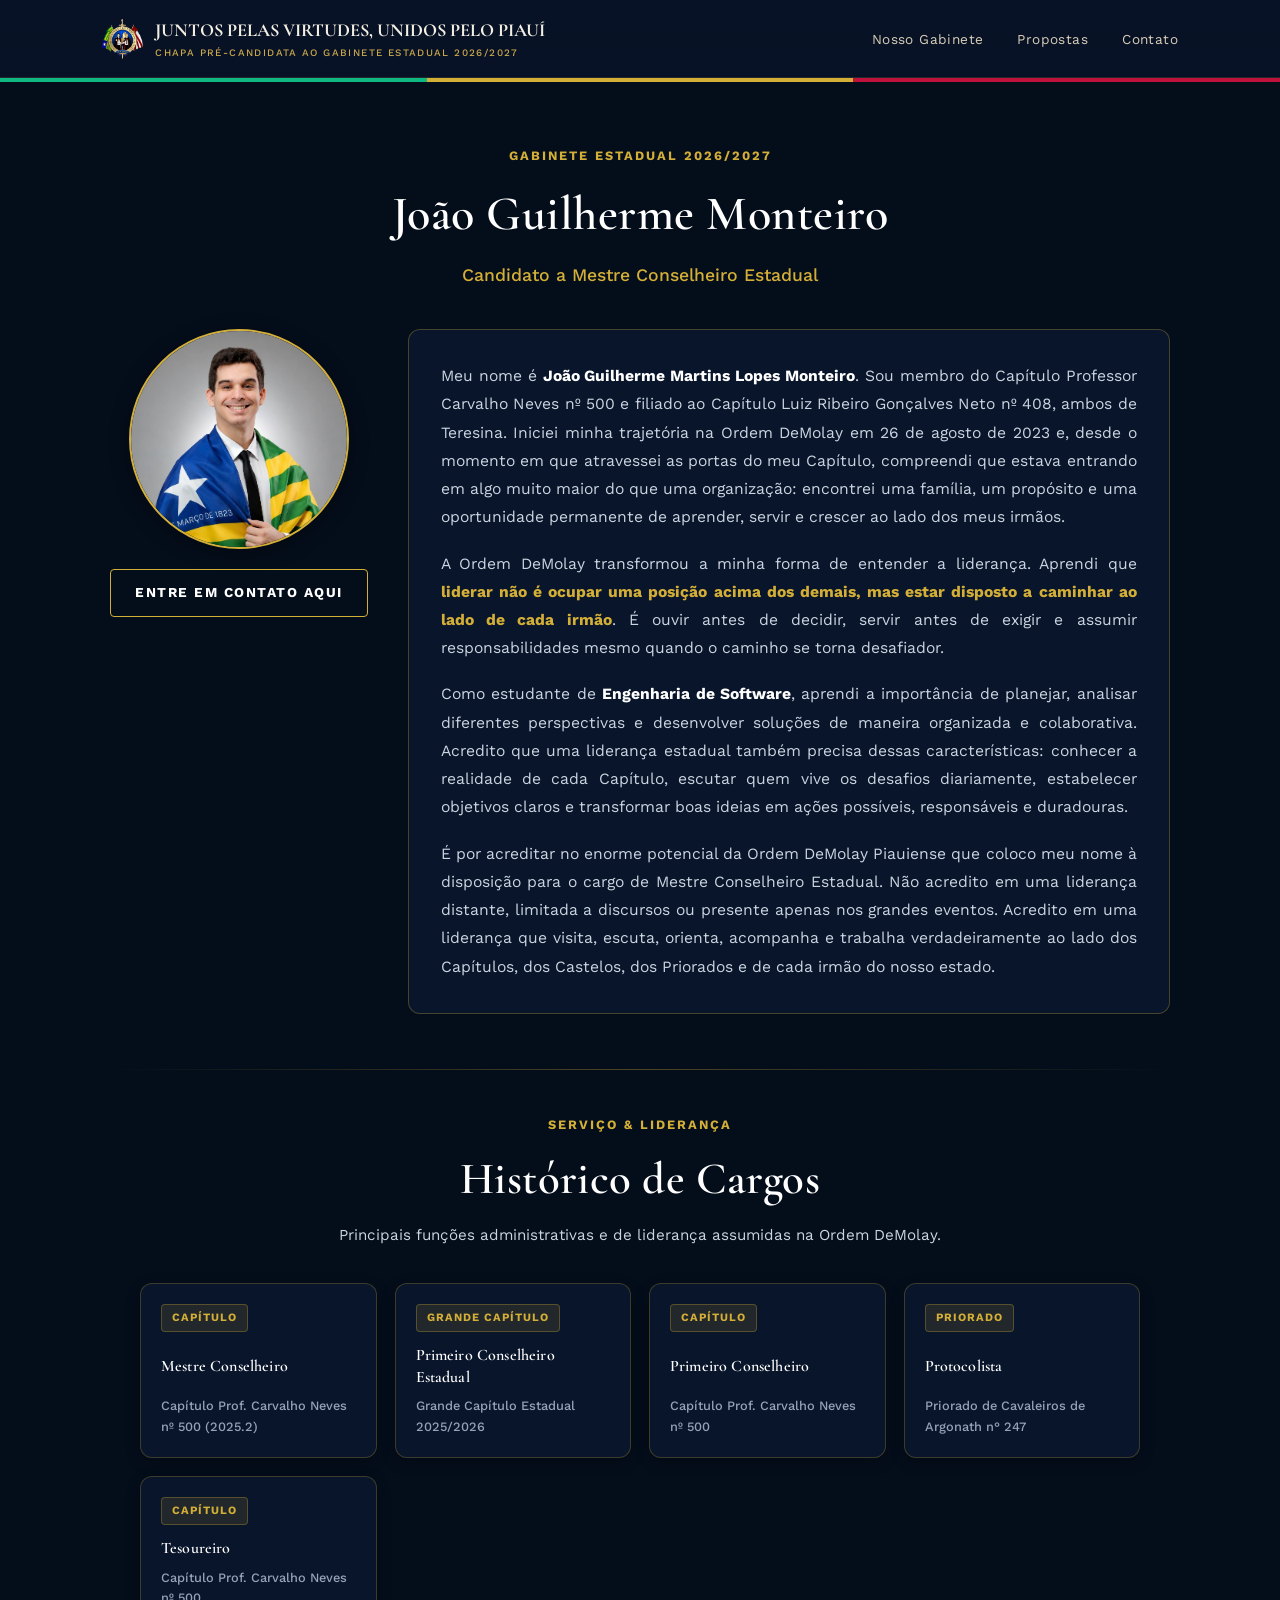
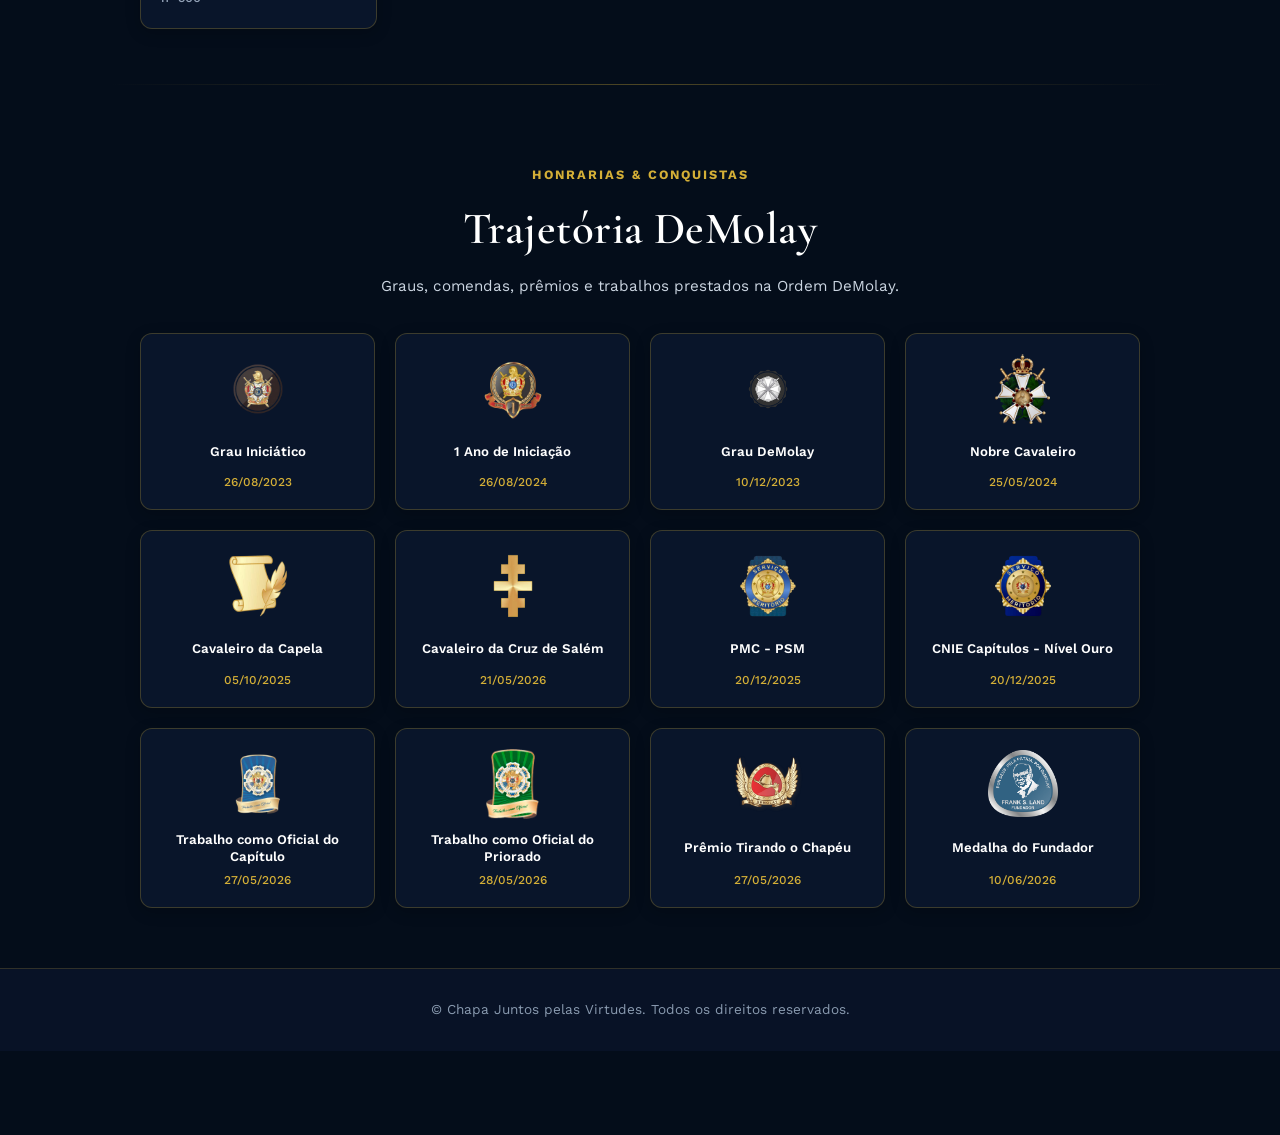
==== commit 4e9a1d40: "clean code" ====
--- a/joaomce.html
+++ b/joaomce.html
@@ -14,7 +14,6 @@
   <link rel="stylesheet" href="css/style.css">
 
   <style>
-    /* FAIXA TRICOLOR DECORATIVA DO TOPO */
     .faixa-tricolor {
       width: 100%;
       height: 4px;
@@ -22,7 +21,6 @@
       display: block;
     }
 
-    /* ESTILOS DE ALINHAMENTO DO PERFIL */
     .container-perfil {
       display: flex;
       gap: 40px;
@@ -31,7 +29,6 @@
       justify-content: center;
     }
 
-    /* BLOCO DA FOTO E BOTÃO */
     .coluna-foto-perfil {
       display: flex;
       flex-direction: column;
@@ -40,7 +37,6 @@
       flex-shrink: 0;
     }
 
-    /* CONTAINER DA FOTO DE PERFIL COM SENSOR DE MOVIMENTO */
     .foto-perfil-container {
       width: 220px;
       height: 220px;
@@ -66,7 +62,6 @@
       transition: transform 0.3s ease !important;
     }
 
-    /* SENSOR NA FOTO DE PERFIL */
     .coluna-foto-perfil:hover .foto-perfil-container,
     .foto-perfil-container:hover {
       transform: translateY(-6px) scale(1.03) !important;
@@ -78,7 +73,6 @@
       transform: scale(1.06);
     }
 
-    /* BOTÃO CONTATO */
     .btn-contato-perfil {
       display: inline-block;
       padding: 12px 24px;
@@ -103,7 +97,6 @@
       background: rgba(212, 175, 55, 0.1);
     }
 
-    /* CAIXA DE TEXTO DESCRITIVO COM SENSOR */
     .caixa-texto-perfil {
       flex: 1;
       min-width: 300px;
@@ -133,7 +126,6 @@
       margin-bottom: 0;
     }
 
-    /* DIVISOR DE SEÇÃO */
     .divisor-secao {
       border: none;
       height: 1px;
@@ -142,7 +134,6 @@
       width: 100%;
     }
 
-    /* SEÇÃO: HISTÓRICO DE CARGOS */
     .secao-cargos {
       width: 100%;
     }
@@ -203,7 +194,6 @@
       font-weight: 500;
     }
 
-    /* SEÇÃO: TRAJETÓRIA E CONQUISTAS */
     .secao-curriculo {
       width: 100%;
     }
@@ -301,7 +291,6 @@
       font-weight: 500;
     }
 
-    /* ADAPTATIVO PARA CELULARES */
     @media (max-width: 850px) {
       .caixa-texto-perfil {
         padding: 24px;
@@ -319,7 +308,7 @@
 </head>
 <body>
 
-  <!-- CABECALHO E NAVEGAÇÃO -->
+  <!-- CABEÇALHO -->
   <header class="cabecalho-principal">
     <div class="conteudo-navegacao">
       <a href="index.html" class="marca">
@@ -342,13 +331,11 @@
     </div>
   </header>
 
-  <!-- FAIXA TRICOLOR -->
   <div class="faixa-tricolor"></div>
 
-  <!-- CONTEÚDO PRINCIPAL DO JOÃO GUILHERME MONTEIRO -->
+  <!-- CONTEÚDO PRINCIPAL -->
   <main style="padding: 60px 20px; max-width: 1100px; margin: 0 auto;">
     
-    <!-- TÍTULO DA PÁGINA -->
     <div style="text-align: center; margin-bottom: 40px;">
       <span style="color: #d4af37; font-size: 0.8rem; font-weight: 700; letter-spacing: 2px; text-transform: uppercase;">
         GABINETE ESTADUAL 2026/2027
@@ -361,16 +348,12 @@
       </p>
     </div>
 
-    <!-- ESTRUTURA DO PERFIL -->
+    <!-- SEÇÃO DE PERFIL -->
     <div class="container-perfil">
       
-      <!-- FOTO E BOTÃO DE WHATSAPP -->
       <div class="coluna-foto-perfil">
         <div class="foto-perfil-container">
-          <img 
-            src="assets/images/MCE-JG/joaopi.jpeg" 
-            alt="João Guilherme Monteiro" 
-          >
+          <img src="assets/images/MCE-JG/joaopi.jpeg" alt="João Guilherme Monteiro">
         </div>
 
         <a href="https://wa.me/5586999999999?text=Ol%C3%A1%2C%20Jo%C3%A3o!%20Vim%20pelo%20site%20da%20Chapa%20e%20gostaria%20de%20conversar." 
@@ -381,7 +364,6 @@
         </a>
       </div>
 
-      <!-- TEXTO DESCRITIVO PERSONALIZADO -->
       <div class="caixa-texto-perfil">
         <p>
           Meu nome é <strong style="color: #ffffff;">João Guilherme Martins Lopes Monteiro</strong>. Sou membro do Capítulo Professor Carvalho Neves nº 500 e filiado ao Capítulo Luiz Ribeiro Gonçalves Neto nº 408, ambos de Teresina. Iniciei minha trajetória na Ordem DeMolay em 26 de agosto de 2023 e, desde o momento em que atravessei as portas do meu Capítulo, compreendi que estava entrando em algo muito maior do que uma organização: encontrei uma família, um propósito e uma oportunidade permanente de aprender, servir e crescer ao lado dos meus irmãos.
@@ -399,10 +381,9 @@
 
     </div>
 
-    <!-- LINHA DE DIVISÃO ELEGANTE -->
     <hr class="divisor-secao">
 
-    <!-- SEÇÃO: HISTÓRICO DE CARGOS OCUPADOS -->
+    <!-- HISTÓRICO DE CARGOS -->
     <section class="secao-cargos">
       <div class="cabecalho-secao-curriculo">
         <span class="tag-secao">SERVIÇO & LIDERANÇA</span>
@@ -411,51 +392,42 @@
       </div>
 
       <div class="grid-cargos">
-        
-        <!-- Cargo 1: Mestre Conselheiro -->
         <div class="card-cargo">
           <span class="tag-nivel-cargo">Capítulo</span>
           <h3 class="titulo-cargo">Mestre Conselheiro</h3>
           <span class="periodo-cargo">Capítulo Prof. Carvalho Neves nº 500 (2025.2)</span>
         </div>
 
-        <!-- Cargo 2: Primeiro Conselheiro Estadual -->
         <div class="card-cargo">
           <span class="tag-nivel-cargo">Grande Capítulo</span>
           <h3 class="titulo-cargo">Primeiro Conselheiro Estadual</h3>
           <span class="periodo-cargo">Grande Capítulo Estadual 2025/2026</span>
         </div>
 
-        <!-- Cargo 3: Primeiro Conselheiro -->
         <div class="card-cargo">
           <span class="tag-nivel-cargo">Capítulo</span>
           <h3 class="titulo-cargo">Primeiro Conselheiro</h3>
           <span class="periodo-cargo">Capítulo Prof. Carvalho Neves nº 500</span>
         </div>
 
-        <!-- Cargo 4: Protocolista -->
         <div class="card-cargo">
           <span class="tag-nivel-cargo">Priorado</span>
           <h3 class="titulo-cargo">Protocolista</h3>
           <span class="periodo-cargo">Priorado de Cavaleiros de Argonath n° 247</span>
         </div>
 
-        <!-- Cargo 5: Tesoureiro -->
         <div class="card-cargo">
           <span class="tag-nivel-cargo">Capítulo</span>
           <h3 class="titulo-cargo">Tesoureiro</h3>
           <span class="periodo-cargo">Capítulo Prof. Carvalho Neves nº 500</span>
         </div>
-
       </div>
     </section>
 
-    <!-- LINHA DE DIVISÃO ELEGANTE -->
     <hr class="divisor-secao">
 
-    <!-- SEÇÃO: TRAJETÓRIA E CONQUISTAS -->
+    <!-- TRAJETÓRIA E CONQUISTAS -->
     <section class="secao-curriculo">
-      
       <div class="cabecalho-secao-curriculo">
         <span class="tag-secao">HONRARIAS & CONQUISTAS</span>
         <h2 class="titulo-secao">Trajetória DeMolay</h2>
@@ -463,8 +435,6 @@
       </div>
 
       <div class="grid-curriculo">
-
-        <!-- 1. Grau Iniciático -->
         <div class="card-conquista">
           <div class="icone-container">
             <img src="assets/images/Material Gráfico/iniciatico.png" alt="Grau Iniciático">
@@ -473,7 +443,6 @@
           <span class="data-item">26/08/2023</span>
         </div>
 
-        <!-- 2. 1 Ano de Iniciação -->
         <div class="card-conquista">
           <div class="icone-container">
             <img src="assets/images/Material Gráfico/1_ano_iniciacao.png" alt="1 Ano de Iniciação">
@@ -482,7 +451,6 @@
           <span class="data-item">26/08/2024</span>
         </div>
 
-        <!-- 3. Grau DeMolay -->
         <div class="card-conquista">
           <div class="icone-container">
             <img src="assets/images/Material Gráfico/demolay.png" alt="Grau DeMolay">
@@ -491,7 +459,6 @@
           <span class="data-item">10/12/2023</span>
         </div>
 
-        <!-- 4. Nobre Cavaleiro -->
         <div class="card-conquista">
           <div class="icone-container">
             <img src="assets/images/Material Gráfico/cavaleiro.png" alt="Nobre Cavaleiro">
@@ -500,7 +467,6 @@
           <span class="data-item">25/05/2024</span>
         </div>
 
-        <!-- 5. Cavaleiro da Capela -->
         <div class="card-conquista">
           <div class="icone-container">
             <img src="assets/images/Material Gráfico/capela.png" alt="Cavaleiro da Capela">
@@ -509,7 +475,6 @@
           <span class="data-item">05/10/2025</span>
         </div>
 
-        <!-- 6. Cruz de Salém -->
         <div class="card-conquista">
           <div class="icone-container">
             <img src="assets/images/Material Gráfico/salem.png" alt="Cavaleiro da Cruz de Salém">
@@ -518,7 +483,6 @@
           <span class="data-item">21/05/2026</span>
         </div>
 
-        <!-- 7. PMC - PSM -->
         <div class="card-conquista">
           <div class="icone-container">
             <img src="assets/images/Material Gráfico/porservico.png" alt="PMC - PSM">
@@ -527,7 +491,6 @@
           <span class="data-item">20/12/2025</span>
         </div>
 
-        <!-- 8. CNIE Capítulos -->
         <div class="card-conquista">
           <div class="icone-container">
             <img src="assets/images/Material Gráfico/cnie.png" alt="CNIE Capítulos">
@@ -536,7 +499,6 @@
           <span class="data-item">20/12/2025</span>
         </div>
 
-        <!-- 9. Oficial do Capítulo -->
         <div class="card-conquista">
           <div class="icone-container">
             <img src="assets/images/Material Gráfico/traoficial.png" alt="Trabalho como Oficial do Capítulo">
@@ -545,7 +507,6 @@
           <span class="data-item">27/05/2026</span>
         </div>
 
-        <!-- 10. Oficial do Priorado -->
         <div class="card-conquista">
           <div class="icone-container">
             <img src="assets/images/Material Gráfico/trapri.png" alt="Trabalho como Oficial do Priorado">
@@ -554,7 +515,6 @@
           <span class="data-item">28/05/2026</span>
         </div>
 
-        <!-- 11. Prêmio Tirando o Chapéu -->
         <div class="card-conquista">
           <div class="icone-container">
             <img src="assets/images/Material Gráfico/chapeu.png" alt="Prêmio Tirando o Chapéu">
@@ -563,7 +523,6 @@
           <span class="data-item">27/05/2026</span>
         </div>
 
-        <!-- 12. Medalha do Fundador -->
         <div class="card-conquista">
           <div class="icone-container">
             <img src="assets/images/Material Gráfico/fundador.png" alt="Medalha do Fundador">
@@ -571,13 +530,12 @@
           <span class="titulo-item">Medalha do Fundador</span>
           <span class="data-item">10/06/2026</span>
         </div>
-
       </div>
     </section>
 
   </main>
 
-  <!-- RODAPÉ PRINCIPAL -->
+  <!-- RODAPÉ -->
   <footer class="rodape-principal" style="text-align: center; padding: 30px 20px; border-top: 1px solid rgba(212, 175, 55, 0.2);">
     <div class="caixa">
       <p style="color: #8a9bb0; font-size: 0.85rem; margin: 0;">
@@ -586,7 +544,6 @@
     </div>
   </footer>
 
-  <!-- SCRIPT JS PRINCIPAL -->
   <script src="js/main.js"></script>
 
 </body>
--- a/css/style.css
+++ b/css/style.css
@@ -1,5 +1,5 @@
 /* ==========================================================================
-   1. VARIÁVEIS E CONFIGURAÇÕES GLOBAIS
+   1. VARIÁVEIS E RESET GLOBAL
    ========================================================================== */
 :root {
   --azul-noite:        #081226;
@@ -28,18 +28,31 @@
 
 html { 
   scroll-behavior: smooth; 
+  scroll-padding-top: 85px;
+  overflow-x: clip;
 }
 
 body {
   background: var(--azul-noite);
+  background-color: #040d1a;
   color: var(--pergaminho);
   font-family: var(--fonte-texto);
   line-height: 1.6;
+  max-width: 100vw;
+  overflow-x: clip;
   -webkit-font-smoothing: antialiased;
 }
 
-img { max-width: 100%; display: block; }
-a { color: inherit; text-decoration: none; }
+img { 
+  max-width: 100%; 
+  height: auto;
+  display: block; 
+}
+
+a { 
+  color: inherit; 
+  text-decoration: none; 
+}
 
 .caixa {
   max-width: var(--largura-maxima);
@@ -63,6 +76,40 @@
   margin-bottom: 14px;
 }
 
+.titulo-principal {
+  font-family: 'Cormorant Garamond', serif;
+  font-size: clamp(2.1rem, 5vw, 3.2rem) !important;
+  line-height: 1.2;
+}
+
+.titulo-secao {
+  font-family: 'Cormorant Garamond', serif;
+  font-size: clamp(1.8rem, 4vw, 2.8rem) !important;
+  color: #ffffff;
+  margin: 0 0 10px 0;
+}
+
+.descricao-secao {
+  color: #cbd5e1;
+  font-size: 0.95rem;
+  margin: 0;
+}
+
+.tag-secao {
+  color: #d4af37;
+  font-size: 0.8rem;
+  font-weight: 700;
+  letter-spacing: 2px;
+  text-transform: uppercase;
+  display: block;
+  margin-bottom: 8px;
+}
+
+.texto-projeto, .bio-membro {
+  font-size: clamp(0.9rem, 1.5vw, 1rem);
+  text-align: justify;
+}
+
 a:focus-visible, button:focus-visible, input:focus-visible, textarea:focus-visible {
   outline: 2px solid var(--dourado-vivo);
   outline-offset: 3px;
@@ -76,7 +123,16 @@
   }
 }
 
-/* DIVISOR COM BRASÃO */
+/* ==========================================================================
+   2. ELEMENTOS DECORATIVOS E DIVISORES
+   ========================================================================== */
+.faixa-tricolor {
+  width: 100%;
+  height: 4px;
+  background: linear-gradient(90deg, #10b981 0%, #10b981 33.33%, #d4af37 33.33%, #d4af37 66.66%, #be123c 66.66%, #be123c 100%);
+  display: block;
+}
+
 .divisor-brasao {
   display: flex;
   align-items: center;
@@ -95,57 +151,32 @@
   opacity: 0.6;
 }
 
-.divisor-brasao svg { width: 28px; height: 28px; flex-shrink: 0; }
+.divisor-brasao svg { 
+  width: 28px; 
+  height: 28px; 
+  flex-shrink: 0; 
+}
+
+.divisor-secao {
+  width: 100%;
+  height: 1px;
+  background: linear-gradient(90deg, transparent, rgba(212, 175, 55, 0.35), transparent);
+  margin: 55px 0 45px 0;
+  border: none;
+}
+
+.divisor { 
+  border: 0; 
+  height: 1px; 
+  background: rgba(201, 168, 76, 0.2); 
+  margin: 12px 0; 
+}
 
 /* ==========================================================================
-   1. BASE RESPONSIVA & ROLAGEM SUAVE
-   ========================================================================== */
-html {
-  scroll-behavior: smooth;
-  scroll-padding-top: 85px; /* Offset para o menu fixo do PC */
-  overflow-x: clip;         /* Evita rolagem lateral sem quebrar a animação no mobile */
-}
-
-body {
-  margin: 0;
-  padding: 0;
-  background-color: #040d1a;
-  color: #e2e8f0;
-  overflow-x: clip;
-}
-
-/* Imagens responsivas que nunca estouram a tela */
-img {
-  max-width: 100%;
-  height: auto;
-  display: block;
-}
-
-/* ==========================================================================
-   2. TIPOGRAFIA FLUIDA (PC & MOBILE)
-   ========================================================================== */
-/* clamp(tamanho-mínimo, tamanho-ideal, tamanho-máximo) */
-.titulo-principal {
-  font-family: 'Cormorant Garamond', serif;
-  font-size: clamp(2.1rem, 5vw, 3.2rem) !important;
-  line-height: 1.2;
-}
-
-.titulo-secao {
-  font-family: 'Cormorant Garamond', serif;
-  font-size: clamp(1.8rem, 4vw, 2.8rem) !important;
-}
-
-.texto-projeto, .bio-membro {
-  font-size: clamp(0.9rem, 1.5vw, 1rem);
-  text-align: justify;
-}
-
-/* ==========================================================================
-   3. BOTÕES E TOUCH TARGETS (AMIGÁVEL PARA DEDOS E MOUSE)
+   3. BOTÕES E COMPONENTES INTERATIVOS
    ========================================================================== */
 .btn, .btn-destaque, .btn-suave, .btn-perfil {
-  min-height: 44px; /* Tamanho mínimo recomendado para toque no celular */
+  min-height: 44px;
   display: inline-flex;
   align-items: center;
   justify-content: center;
@@ -153,193 +184,44 @@
   border-radius: 6px;
   text-decoration: none;
   font-weight: 600;
-  transition: all 0.3s ease;
-}
-
-/* Efeito Hover Ativo APENAS em telas com Mouse (PC) */
-@media (hover: hover) {
-  .btn-destaque:hover {
-    transform: translateY(-2px);
-    box-shadow: 0 6px 20px rgba(212, 175, 55, 0.3);
-  }
-  
-  .card-membro:hover {
-    transform: translateY(-5px);
-    border-color: rgba(212, 175, 55, 0.7);
-  }
-}
-
-/* ==========================================================================
-   4. BREAKPOINT MOBILE (ATÉ 768px)
-   ========================================================================== */
-@media (max-width: 768px) {
-  html {
-    scroll-padding-top: 70px; /* Offset ajustado para a barra menor no mobile */
-  }
-
-  section {
-    padding: 45px 16px !important;
-  }
-
-  /* Ajuste de Emblema e Margens no Celular */
-  .emblema-chapa {
-    max-width: 210px !important;
-    margin-bottom: 10px !important;
-  }
-
-  /* Botões empilhados no celular para facilitar o clique */
-  .botoes-acao {
-    display: flex;
-    flex-direction: column;
-    gap: 12px;
-    width: 100%;
-    max-width: 300px;
-    margin: 0 auto;
-  }
-
-  .botoes-acao .btn {
-    width: 100%;
-  }
-
-  /* Cards de Diretores empilhados */
-  .container-membros {
-    flex-direction: column;
-    align-items: center;
-  }
-
-  .card-membro {
-    width: 100%;
-  }
-
-  /* Projetos e Propostas em Coluna Única */
-  .linha-projeto, 
-  .linha-projeto.invertida {
-    flex-direction: column !important;
-    gap: 16px !important;
-  }
-
-  .bloco-conteudo {
-    padding: 20px !important;
-  }
-}
-
-/* ==========================================================================
-   ANIMAÇÃO DE ENTRADA SUAVE (COMPATÍVEL COM CELULAR)
-   ========================================================================== */
-html, body {
-  overflow-x: clip; /* Evita que a rolagem do celular trave o sensor */
-  max-width: 100vw;
-}
-
-/* Estado Inicial (Escondido) */
-.reveal {
-  opacity: 0;
-  transform: translateY(20px);
-  transition: opacity 0.5s cubic-bezier(0.16, 1, 0.3, 1), 
-              transform 0.5s cubic-bezier(0.16, 1, 0.3, 1);
-  will-change: opacity, transform;
-}
-
-/* Estado Visível (Quando entra na tela) */
-.reveal.is-visible,
-.reveal.visivel {
-  opacity: 1 !important;
-  transform: translateY(0) !important;
-}
-
-/* Efeito ao tocar/passar o mouse nos cards de comendas */
-.card-comenda, .bloco-conteudo, .card-membro {
-  transition: transform 0.3s ease, border-color 0.3s ease, box-shadow 0.3s ease;
-}
-
-/* No PC (Mouse) */
-@media (hover: hover) {
-  .card-comenda:hover, .bloco-conteudo:hover {
-    transform: translateY(-4px);
-    border-color: rgba(212, 175, 55, 0.8);
-    box-shadow: 0 8px 25px rgba(212, 175, 55, 0.15);
-  }
-}
-
-/* No Celular (Toque do dedo) */
-@media (hover: none) {
-  .card-comenda:active, .bloco-conteudo:active {
-    transform: scale(0.98);
-    border-color: #d4af37;
-  }
-}
-
-/* ==========================================================================
-   2. CABEÇALHO E NAVEGAÇÃO
-   ========================================================================== */
-header.cabecalho-principal {
-  position: sticky;
-  top: 0;
-  z-index: 50;
-  background: linear-gradient(180deg, var(--azul-noite) 0%, rgba(8, 18, 38, 0.95) 100%);
-  border-bottom: 1px solid rgba(201, 168, 76, 0.15);
-  backdrop-filter: blur(6px);
-}
-
-.conteudo-navegacao {
-  display: flex;
-  align-items: center;
-  justify-content: space-between;
-  padding: 16px 32px;
-  max-width: var(--largura-maxima);
-  margin: 0 auto;
-}
-
-.marca {
-  display: flex;
-  align-items: center;
-  gap: 12px;
-  font-family: var(--fonte-destaque);
-  font-size: 1.15rem;
+  font-size: 0.85rem;
+  letter-spacing: 0.05em;
+  text-transform: uppercase;
+  border: 1px solid var(--dourado);
+  transition: transform 0.3s cubic-bezier(0.16, 1, 0.3, 1), 
+              box-shadow 0.3s cubic-bezier(0.16, 1, 0.3, 1), 
+              background-color 0.3s ease, 
+              border-color 0.3s ease !important;
+  will-change: transform, box-shadow;
+  cursor: pointer;
+}
+
+.btn-destaque {
+  background: var(--dourado);
+  color: var(--azul-noite);
+  font-weight: 600;
+}
+
+.btn-suave { 
+  color: var(--dourado); 
+}
+
+.btn-contato-perfil {
+  display: inline-block;
+  padding: 12px 24px;
+  border: 1.5px solid #d4af37;
+  color: #ffffff;
+  background: transparent;
+  text-decoration: none;
+  font-size: 0.85rem;
   font-weight: 700;
-  color: var(--pergaminho);
-}
-
-.marca .icone-marca { width: 34px; height: 34px; }
-
-.marca small {
-  display: block;
-  font-family: var(--fonte-texto);
-  font-size: 0.62rem;
-  letter-spacing: 0.14em;
-  color: var(--dourado);
+  letter-spacing: 1.5px;
   text-transform: uppercase;
-  font-weight: 500;
-}
-
-nav.menu-principal ul {
-  list-style: none;
-  display: flex;
-  gap: 34px;
-}
-
-nav.menu-principal a {
-  font-size: 0.85rem;
-  letter-spacing: 0.03em;
-  color: var(--pergaminho-suave);
-  position: relative;
-  padding: 6px 0;
-}
-
-nav.menu-principal a:hover { color: var(--dourado-vivo); }
-
-nav.menu-principal a::after {
-  content: "";
-  position: absolute;
-  left: 0; right: 0; bottom: 0;
-  height: 1px;
-  background: var(--dourado);
-  transform: scaleX(0);
-  transform-origin: left;
-  transition: transform .25s ease;
-}
-
-nav.menu-principal a:hover::after { transform: scaleX(1); }
+  border-radius: 4px;
+  transition: all 0.3s cubic-bezier(0.16, 1, 0.3, 1) !important;
+  text-align: center;
+  cursor: pointer;
+}
 
 #botao-menu-mobile {
   display: none;
@@ -351,27 +233,90 @@
   font-size: 1.1rem;
   cursor: pointer;
   border-radius: 4px;
-}
-
-@media (max-width: 860px) {
-  nav.menu-principal {
-    position: absolute;
-    top: 100%; left: 0; right: 0;
-    background: var(--azul-marinho);
-    border-bottom: 1px solid rgba(201, 168, 76, 0.2);
-    max-height: 0;
-    overflow: hidden;
-    transition: max-height .3s ease;
-  }
-  nav.menu-principal ul { flex-direction: column; gap: 0; padding: 8px 32px 20px; }
-  nav.menu-principal a { display: block; padding: 12px 0; }
-  body.menu-aberto nav.menu-principal { max-height: 400px; }
-  #botao-menu-mobile { display: block; }
-}
-
+  transition: transform 0.3s ease, border-color 0.3s ease;
+}
 
 /* ==========================================================================
-   3. SEÇÃO HERO / CAPA
+   4. CABEÇALHO E NAVEGAÇÃO
+   ========================================================================== */
+header.cabecalho-principal {
+  position: sticky;
+  top: 0;
+  z-index: 50;
+  background: linear-gradient(180deg, var(--azul-noite) 0%, rgba(8, 18, 38, 0.95) 100%);
+  border-bottom: 1px solid rgba(201, 168, 76, 0.15);
+  backdrop-filter: blur(6px);
+}
+
+.conteudo-navegacao {
+  display: flex;
+  align-items: center;
+  justify-content: space-between;
+  padding: 16px 32px;
+  max-width: var(--largura-maxima);
+  margin: 0 auto;
+}
+
+.marca {
+  display: flex;
+  align-items: center;
+  gap: 12px;
+  font-family: var(--fonte-destaque);
+  font-size: 1.15rem;
+  font-weight: 700;
+  color: var(--pergaminho);
+}
+
+.marca .icone-marca { 
+  width: 34px; 
+  height: 34px; 
+}
+
+.marca small {
+  display: block;
+  font-family: var(--fonte-texto);
+  font-size: 0.62rem;
+  letter-spacing: 0.14em;
+  color: var(--dourado);
+  text-transform: uppercase;
+  font-weight: 500;
+}
+
+nav.menu-principal ul {
+  list-style: none;
+  display: flex;
+  gap: 34px;
+}
+
+nav.menu-principal a {
+  font-size: 0.85rem;
+  letter-spacing: 0.03em;
+  color: var(--pergaminho-suave);
+  position: relative;
+  padding: 6px 0;
+}
+
+nav.menu-principal a:hover { 
+  color: var(--dourado-vivo); 
+}
+
+nav.menu-principal a::after {
+  content: "";
+  position: absolute;
+  left: 0; right: 0; bottom: 0;
+  height: 1px;
+  background: var(--dourado);
+  transform: scaleX(0);
+  transform-origin: left;
+  transition: transform .25s ease;
+}
+
+nav.menu-principal a:hover::after { 
+  transform: scaleX(1); 
+}
+
+/* ==========================================================================
+   5. SEÇÃO HERO / CAPA
    ========================================================================== */
 .capa {
   position: relative;
@@ -393,7 +338,9 @@
   margin: 0 auto 34px;
 }
 
-.capa .chapeu { letter-spacing: 0.3em; }
+.capa .chapeu { 
+  letter-spacing: 0.3em; 
+}
 
 .capa h1 {
   font-size: clamp(2.2rem, 5vw, 3.6rem);
@@ -422,34 +369,13 @@
   flex-wrap: wrap;
 }
 
-.btn {
-  display: inline-block;
-  padding: 14px 30px;
-  font-size: 0.85rem;
-  letter-spacing: 0.05em;
-  text-transform: uppercase;
-  border: 1px solid var(--dourado);
-  border-radius: 4px;
-  transition: background .2s ease, color .2s ease;
-}
-
-.btn-destaque {
-  background: var(--dourado);
-  color: var(--azul-noite);
-  font-weight: 600;
-}
-
-.btn-destaque:hover { background: var(--dourado-vivo); }
-
-.btn-suave { color: var(--dourado); }
-
-.btn-suave:hover { background: rgba(201, 168, 76, 0.1); }
-
-
 /* ==========================================================================
-   4. SEÇÃO SOBRE
+   6. SEÇÕES DE CONTEÚDO (SOBRE, PILARES, DIRETORIA, LINHA DO TEMPO)
    ========================================================================== */
-.sobre { padding: 20px 0 80px; }
+/* SOBRE */
+.sobre { 
+  padding: 20px 0 80px; 
+}
 
 .sobre-grid {
   display: grid;
@@ -478,25 +404,36 @@
   margin-bottom: 18px;
 }
 
-.sobre p { color: var(--pergaminho-suave); margin-bottom: 16px; }
-.sobre p:last-child { margin-bottom: 0; }
-
-@media (max-width: 860px) {
-  .sobre-grid { grid-template-columns: 1fr; gap: 34px; }
-}
-
-
-/* ==========================================================================
-   5. SEÇÃO PILARES
-   ========================================================================== */
+.sobre p { 
+  color: var(--pergaminho-suave); 
+  margin-bottom: 16px; 
+}
+
+.sobre p:last-child { 
+  margin-bottom: 0; 
+}
+
+/* PILARES */
 .pilares {
   padding: 80px 0;
   background: var(--azul-marinho);
 }
 
-.cabecalho-secao { text-align: center; margin-bottom: 56px; }
-.cabecalho-secao h2 { font-size: 2.1rem; color: var(--pergaminho); }
-.cabecalho-secao p { color: var(--pergaminho-suave); max-width: 520px; margin: 12px auto 0; }
+.cabecalho-secao { 
+  text-align: center; 
+  margin-bottom: 56px; 
+}
+
+.cabecalho-secao h2 { 
+  font-size: 2.1rem; 
+  color: var(--pergaminho); 
+}
+
+.cabecalho-secao p { 
+  color: var(--pergaminho-suave); 
+  max-width: 520px; 
+  margin: 12px auto 0; 
+}
 
 .pilares-grid {
   display: grid;
@@ -518,7 +455,8 @@
 }
 
 .cartao-pilar .simbolo {
-  width: 46px; height: 46px;
+  width: 46px; 
+  height: 46px;
   margin: 0 auto 20px;
   color: var(--dourado);
 }
@@ -534,11 +472,10 @@
   color: var(--pergaminho-suave);
 }
 
-
-/* ==========================================================================
-   6. SEÇÃO DIRETORIA / TIME
-   ========================================================================== */
-.diretoria { padding: 80px 0; }
+/* DIRETORIA */
+.diretoria { 
+  padding: 80px 0; 
+}
 
 .diretoria-grid {
   display: grid;
@@ -553,11 +490,6 @@
   padding: 30px 20px;
   text-align: center;
   transition: transform 0.3s ease, border-color 0.3s ease;
-}
-
-.cartao-membro:hover {
-  transform: translateY(-5px);
-  border-color: var(--dourado);
 }
 
 .foto-membro {
@@ -576,9 +508,17 @@
   overflow: hidden;
 }
 
-.foto-membro img { width: 100%; height: 100%; object-fit: cover; }
-
-.cartao-membro h3 { font-size: 1.15rem; color: var(--pergaminho); margin-bottom: 4px; }
+.foto-membro img { 
+  width: 100%; 
+  height: 100%; 
+  object-fit: cover; 
+}
+
+.cartao-membro h3 { 
+  font-size: 1.15rem; 
+  color: var(--pergaminho); 
+  margin-bottom: 4px; 
+}
 
 .cartao-membro .cargo {
   display: block;
@@ -589,8 +529,10 @@
   margin-bottom: 12px;
 }
 
-/* HISTÓRICO EXPANSÍVEL (DETAILS) */
-.info-expansivel { margin-top: 15px; text-align: left; }
+.info-expansivel { 
+  margin-top: 15px; 
+  text-align: left; 
+}
 
 .btn-saber-mais {
   font-size: 0.75rem;
@@ -604,7 +546,9 @@
   border-radius: 4px;
 }
 
-.btn-saber-mais:hover { background: rgba(201, 168, 76, 0.1); }
+.btn-saber-mais:hover { 
+  background: rgba(201, 168, 76, 0.1); 
+}
 
 .detalhes-conteudo {
   margin-top: 12px;
@@ -616,15 +560,20 @@
   border: 1px solid rgba(201, 168, 76, 0.15);
 }
 
-.detalhes-conteudo ul { list-style: none; margin-top: 8px; }
-.detalhes-conteudo li { margin-bottom: 4px; }
-.divisor { border: 0; height: 1px; background: rgba(201, 168, 76, 0.2); margin: 12px 0; }
-
-
-/* ==========================================================================
-   7. SEÇÃO LINHA DO TEMPO / JORNADA
-   ========================================================================== */
-.linha-tempo { padding: 80px 0; background: var(--azul-marinho); }
+.detalhes-conteudo ul { 
+  list-style: none; 
+  margin-top: 8px; 
+}
+
+.detalhes-conteudo li { 
+  margin-bottom: 4px; 
+}
+
+/* LINHA DO TEMPO */
+.linha-tempo { 
+  padding: 80px 0; 
+  background: var(--azul-marinho); 
+}
 
 .lista-linha-tempo {
   max-width: 720px;
@@ -637,7 +586,9 @@
   padding: 0 0 42px 34px;
 }
 
-.item-linha-tempo:last-child { padding-bottom: 0; }
+.item-linha-tempo:last-child { 
+  padding-bottom: 0; 
+}
 
 .item-linha-tempo::before {
   content: attr(data-passo);
@@ -656,7 +607,11 @@
   justify-content: center;
 }
 
-.item-linha-tempo h3 { font-size: 1.15rem; color: var(--pergaminho); margin-bottom: 4px; }
+.item-linha-tempo h3 { 
+  font-size: 1.15rem; 
+  color: var(--pergaminho); 
+  margin-bottom: 4px; 
+}
 
 .item-linha-tempo time {
   display: block;
@@ -666,15 +621,227 @@
   margin-bottom: 8px;
 }
 
-.item-linha-tempo p { color: var(--pergaminho-suave); font-size: 0.92rem; }
-
+.item-linha-tempo p { 
+  color: var(--pergaminho-suave); 
+  font-size: 0.92rem; 
+}
 
 /* ==========================================================================
-   8. SEÇÃO CONTATO
+   7. SEÇÃO PERFIL, CARGOS & TRAJETÓRIA (CURRÍCULO)
    ========================================================================== */
-.contato {
-  padding: 80px 0;
-  background-color: var(--azul-marinho);
+.container-perfil {
+  display: flex;
+  gap: 40px;
+  align-items: flex-start;
+  flex-wrap: wrap;
+  justify-content: center;
+}
+
+.coluna-foto-perfil {
+  display: flex;
+  flex-direction: column;
+  align-items: center;
+  gap: 20px;
+  flex-shrink: 0;
+}
+
+.foto-perfil-container {
+  width: 220px;
+  height: 220px;
+  min-width: 220px;
+  min-height: 220px;
+  aspect-ratio: 1 / 1;
+  border-radius: 50%;
+  border: 2px solid #d4af37;
+  overflow: hidden;
+  background: #09152a;
+  box-shadow: 0 4px 20px rgba(0,0,0,0.3);
+  flex-shrink: 0;
+  cursor: pointer;
+  transition: all 0.3s cubic-bezier(0.16, 1, 0.3, 1) !important;
+}
+
+.foto-perfil-container img {
+  width: 100%;
+  height: 100%;
+  object-fit: cover;
+  object-position: center top;
+  display: block;
+  transition: transform 0.3s ease !important;
+}
+
+.caixa-texto-perfil {
+  flex: 1;
+  min-width: 300px;
+  background: #09152a;
+  border: 1.5px solid rgba(212, 175, 55, 0.3);
+  border-radius: 12px;
+  padding: 36px;
+  color: #cbd5e1;
+  font-size: 0.98rem;
+  line-height: 1.8;
+  text-align: justify;
+  cursor: pointer;
+  transition: all 0.3s cubic-bezier(0.16, 1, 0.3, 1) !important;
+}
+
+.caixa-texto-perfil p {
+  margin-bottom: 18px;
+}
+
+.caixa-texto-perfil p:last-child {
+  margin-bottom: 0;
+}
+
+/* SEÇÃO CARGOS */
+.secao-cargos {
+  width: 100%;
+}
+
+.grid-cargos {
+  display: grid;
+  grid-template-columns: repeat(auto-fit, minmax(230px, 1fr));
+  gap: 18px;
+  max-width: 1000px;
+  margin: 0 auto;
+}
+
+.card-cargo {
+  background: #09152a;
+  border: 1.5px solid rgba(212, 175, 55, 0.25);
+  border-radius: 12px;
+  padding: 20px;
+  display: flex;
+  flex-direction: column;
+  justify-content: space-between;
+  transition: all 0.3s cubic-bezier(0.16, 1, 0.3, 1) !important;
+  box-shadow: 0 4px 15px rgba(0, 0, 0, 0.2);
+  cursor: pointer;
+}
+
+.tag-nivel-cargo {
+  display: inline-block;
+  align-self: flex-start;
+  font-size: 0.7rem;
+  font-weight: 700;
+  color: #d4af37;
+  background: rgba(212, 175, 55, 0.12);
+  border: 1px solid rgba(212, 175, 55, 0.3);
+  padding: 4px 10px;
+  border-radius: 4px;
+  margin-bottom: 12px;
+  letter-spacing: 1px;
+  text-transform: uppercase;
+}
+
+.titulo-cargo {
+  font-size: 1rem;
+  font-weight: 600;
+  color: #ffffff;
+  line-height: 1.4;
+  margin-bottom: 8px;
+}
+
+.periodo-cargo {
+  font-size: 0.8rem;
+  color: #94a3b8;
+  font-weight: 500;
+}
+
+/* SEÇÃO CURRÍCULO / CONQUISTAS */
+.secao-curriculo {
+  margin-top: 80px;
+  width: 100%;
+}
+
+.cabecalho-secao-curriculo {
+  text-align: center;
+  margin-bottom: 45px;
+}
+
+.titulo-curriculo {
+  font-family: 'Cormorant Garamond', serif;
+  font-size: 2rem;
+  color: #ffffff;
+  text-align: center;
+  margin-bottom: 30px;
+  position: relative;
+}
+
+.titulo-curriculo::after {
+  content: '';
+  display: block;
+  width: 60px;
+  height: 2px;
+  background: #d4af37;
+  margin: 10px auto 0;
+}
+
+.grid-curriculo {
+  display: grid;
+  grid-template-columns: repeat(4, 1fr);
+  gap: 20px;
+  max-width: 1000px;
+  margin: 0 auto;
+}
+
+.card-conquista {
+  background: #09152a;
+  border: 1.5px solid rgba(212, 175, 55, 0.25);
+  border-radius: 12px;
+  padding: 22px 12px 18px;
+  text-align: center;
+  display: flex;
+  flex-direction: column;
+  align-items: center;
+  justify-content: space-between;
+  min-height: 185px;
+  transition: all 0.3s cubic-bezier(0.16, 1, 0.3, 1) !important;
+  box-shadow: 0 4px 15px rgba(0, 0, 0, 0.2);
+  cursor: pointer;
+}
+
+.card-conquista .icone-container {
+  width: 70px;
+  height: 70px;
+  display: flex;
+  align-items: center;
+  justify-content: center;
+  margin-bottom: 12px;
+}
+
+.card-conquista img {
+  max-width: 100%;
+  max-height: 100%;
+  object-fit: contain;
+  transition: transform 0.3s ease, filter 0.3s ease !important;
+}
+
+.card-conquista .titulo-item {
+  font-size: 0.85rem;
+  font-weight: 600;
+  color: #ffffff;
+  margin-bottom: 6px;
+  line-height: 1.3;
+}
+
+.card-conquista .data-item {
+  font-size: 0.75rem;
+  color: #d4af37;
+  font-weight: 500;
+}
+
+/* ==========================================================================
+   8. SEÇÃO CONTATO E FORMULÁRIO
+   ========================================================================== */
+.contato, #contato.secao-contato {
+  padding: 80px 20px;
+  background-color: var(--azul-marinho) !important;
+  position: relative;
+  overflow: hidden;
+  font-family: 'Work Sans', 'Inter', sans-serif;
+  color: #ffffff;
+  border-top: 1px solid rgba(212, 175, 55, 0.2);
 }
 
 .contato-grid {
@@ -715,7 +882,6 @@
   word-break: break-word;
 }
 
-/* FORMULÁRIO DE CONTATO */
 .formulario-container {
   max-width: 650px;
   margin: 0 auto;
@@ -794,7 +960,6 @@
   background-color: var(--dourado-vivo);
 }
 
-/* CAIXA DE SUCESSO DO FORMULÁRIO */
 .mensagem-sucesso {
   text-align: center;
   padding: 30px 20px;
@@ -816,608 +981,29 @@
   font-weight: bold;
 }
 
-
-/* ==========================================================================
-   9. SEÇÃO RODAPÉ / FOOTER
-   ========================================================================== */
-footer.rodape-principal {
-  background: var(--azul-noite);
-  border-top: 1px solid rgba(201, 168, 76, 0.2);
-  padding: 40px 0;
-  text-align: center;
-  font-size: 0.85rem;
-  color: var(--pergaminho-suave);
-}
-
-.redes-sociais {
-  display: flex;
-  gap: 22px;
-  justify-content: center;
-  margin-bottom: 18px;
-}
-
-.redes-sociais a {
-  width: 38px; 
-  height: 38px;
-  border: 1px solid var(--dourado);
-  border-radius: 50%;
-  display: flex;
+.secao-contato .msg-sucesso {
+  display: none;
+  margin-top: 20px;
+  padding: 14px 18px;
+  background: rgba(212, 175, 55, 0.08);
+  border: 1px solid rgba(212, 175, 55, 0.35);
+  border-radius: 10px;
+  color: #f3e5ab;
+  font-size: 0.9rem;
+  font-weight: 500;
+  line-height: 1.4;
+  text-align: center;
+  backdrop-filter: blur(8px);
+  box-shadow: 0 8px 20px rgba(0, 0, 0, 0.25);
   align-items: center;
   justify-content: center;
-  color: var(--dourado);
-  transition: background .2s ease, color .2s ease;
-}
-
-.redes-sociais a:hover {
-  background: var(--dourado);
-  color: var(--azul-noite);
-}
-
-.redes-sociais svg { width: 17px; height: 17px; }
-
+  gap: 10px;
+  animation: aparecerSuave 0.4s cubic-bezier(0.16, 1, 0.3, 1) forwards;
+}
 
 /* ==========================================================================
-   10. ANIMAÇÃO DE REVELAÇÃO (SCROLL REVEAL / FIGMA)
+   9. INTERAÇÕES, EMBLEMAS E EFEITOS HOVER / ACTIVE
    ========================================================================== */
-/* Estado inicial (invisível e 30px abaixo) */
-.reveal, .revelar {
-  opacity: 0;
-  transform: translateY(30px);
-  transition: opacity 0.8s cubic-bezier(0.16, 1, 0.3, 1), 
-              transform 0.8s cubic-bezier(0.16, 1, 0.3, 1);
-  will-change: opacity, transform;
-}
-
-/* Estado final quando entra na tela ao rolar */
-.reveal.is-visible, .revelar.visivel {
-  opacity: 1;
-  transform: translateY(0);
-}
-
-@keyframes surgimento {
-  from { opacity: 0; transform: scale(0.95); }
-  to { opacity: 1; transform: scale(1); }
-}
-
-/* Mensagem de Sucesso Integrada e Translúcida */
-  .secao-contato .msg-sucesso {
-    display: none;
-    margin-top: 20px;
-    padding: 14px 18px;
-    background: rgba(212, 175, 55, 0.08); /* Dourado translúcido bem suave */
-    border: 1px solid rgba(212, 175, 55, 0.35); /* Borda refinada */
-    border-radius: 10px;
-    color: #f3e5ab; /* Texto dourado claro */
-    font-size: 0.9rem;
-    font-weight: 500;
-    line-height: 1.4;
-    text-align: center;
-    backdrop-filter: blur(8px); /* Efeito de vidro desfocado */
-    box-shadow: 0 8px 20px rgba(0, 0, 0, 0.25);
-    
-    /* Layout com Ícone */
-    align-items: center;
-    justify-content: center;
-    gap: 10px;
-
-    /* Animação suave ao surgir */
-    animation: aparecerSuave 0.4s cubic-bezier(0.16, 1, 0.3, 1) forwards;
-  }
-
-  @keyframes aparecerSuave {
-    from {
-      opacity: 0;
-      transform: translateY(10px);
-    }
-    to {
-      opacity: 1;
-      transform: translateY(0);
-    }
-  }
-
-  .divisor-secao {
-  width: 100%;
-  height: 1px;
-  background: linear-gradient(90deg, transparent, rgba(212, 175, 55, 0.35), transparent);
-  margin: 0;
-}
-
-#contato.secao-contato {
-  padding: 80px 20px;
-  /* Alterado para #0E1E3F para criar a alternância com a seção anterior */
-  background-color: #0E1E3F !important; 
-  position: relative;
-  overflow: hidden;
-  font-family: 'Work Sans', 'Inter', sans-serif;
-  color: #ffffff;
-  /* Adiciona uma linha sutil no topo da seção */
-  border-top: 1px solid rgba(212, 175, 55, 0.2); 
-}
-
-/* Estado inicial dos elementos escondidos */
-.reveal {
-  opacity: 0;
-  transform: translateY(30px);
-  transition: opacity 0.8s cubic-bezier(0.16, 1, 0.3, 1), transform 0.8s cubic-bezier(0.16, 1, 0.3, 1);
-  will-change: opacity, transform;
-}
-
-/* Estado quando o elemento entra na tela */
-.reveal.is-visible,
-.reveal.visivel {
-  opacity: 1;
-  transform: translateY(0);
-}
-
-/* ==========================================================================
-   ESTILOS DA ANIMAÇÃO DE REVELAÇÃO (SCROLL REVEAL)
-   ========================================================================== */
-
-/* 1. Estado Inicial: O elemento começa invisível e 30px abaixo da sua posição */
-.reveal {
-  opacity: 0;
-  transform: translateY(30px);
-  
-  /* Transição suave de transparência e movimento */
-  transition: opacity 0.8s cubic-bezier(0.16, 1, 0.3, 1), 
-              transform 0.8s cubic-bezier(0.16, 1, 0.3, 1);
-              
-  /* Otimização para a placa de vídeo do navegador rodar a animação sem travar */
-  will-change: opacity, transform;
-}
-
-/* 2. Estado Ativo: Quando o JS adiciona a classe, o elemento fica 100% visível na posição final */
-.reveal.is-visible,
-.reveal.visivel {
-  opacity: 1;
-  transform: translateY(0);
-}
-
-/* ==========================================================================
-   ESTILOS DO CURRÍCULO DEMOLAY (ESTILO SISDM)
-   ========================================================================== */
-.secao-curriculo {
-  margin-top: 50px;
-  width: 100%;
-}
-
-.titulo-curriculo {
-  font-family: 'Cormorant Garamond', serif;
-  font-size: 2rem;
-  color: #ffffff;
-  text-align: center;
-  margin-bottom: 30px;
-  position: relative;
-}
-
-.titulo-curriculo::after {
-  content: '';
-  display: block;
-  width: 60px;
-  height: 2px;
-  background: #d4af37;
-  margin: 10px auto 0;
-}
-
-/* Grid responsivo: organiza os cards lado a lado */
-.grid-curriculo {
-  display: grid;
-  grid-template-columns: repeat(auto-fill, minmax(130px, 1fr));
-  gap: 16px;
-  justify-content: center;
-}
-
-/* Card individual da conquista */
-.card-conquista {
-  background: #09152a;
-  border: 1.5px solid rgba(212, 175, 55, 0.25);
-  border-radius: 12px;
-  padding: 18px 10px 14px;
-  text-align: center;
-  display: flex;
-  flex-direction: column;
-  align-items: center;
-  justify-content: space-between;
-  transition: all 0.3s cubic-bezier(0.25, 0.8, 0.25, 1);
-  box-shadow: 0 4px 15px rgba(0, 0, 0, 0.2);
-}
-
-/* Efeito ao passar o mouse (levanta o card e acende a borda em ouro) */
-.card-conquista:hover {
-  transform: translateY(-6px);
-  border-color: #d4af37;
-  box-shadow: 0 8px 22px rgba(212, 175, 55, 0.25);
-}
-
-/* Container da imagem/insígnia */
-.card-conquista .icone-container {
-  width: 70px;
-  height: 70px;
-  display: flex;
-  align-items: center;
-  justify-content: center;
-  margin-bottom: 12px;
-}
-
-.card-conquista img {
-  max-width: 100%;
-  max-height: 100%;
-  object-fit: contain;
-}
-
-/* Textos dentro do card */
-.card-conquista .titulo-item {
-  font-size: 0.82rem;
-  font-weight: 600;
-  color: #ffffff;
-  margin-bottom: 6px;
-  line-height: 1.3;
-}
-
-.card-conquista .data-item {
-  font-size: 0.75rem;
-  color: #d4af37;
-  font-weight: 500;
-}
-
-/* ==========================================================================
-       DIVISOR DE SEÇÃO (IGUAL AO ESTILO DO INDEX.HTML)
-       ========================================================================== */
-    .divisor-secao {
-      border: none;
-      height: 1px;
-      background: linear-gradient(90deg, transparent, rgba(212, 175, 55, 0.35), transparent);
-      margin: 65px 0 50px 0;
-      width: 100%;
-    }
-
-    /* ==========================================================================
-       ESTILOS DA SEÇÃO TRAJETÓRIA DEMOLAY
-       ========================================================================== */
-    .secao-curriculo {
-      width: 100%;
-    }
-
-    /* Cabeçalho idêntico ao "Nossas Propostas" do index */
-    .cabecalho-secao {
-      text-align: center;
-      margin-bottom: 40px;
-    }
-
-    .tag-secao {
-      color: #d4af37;
-      font-size: 0.8rem;
-      font-weight: 700;
-      letter-spacing: 2px;
-      text-transform: uppercase;
-      display: block;
-      margin-bottom: 8px;
-    }
-
-    .titulo-secao {
-      font-family: 'Cormorant Garamond', serif;
-      font-size: 2.5rem;
-      color: #ffffff;
-      margin: 0 0 8px 0;
-    }
-
-    .descricao-secao {
-      color: #cbd5e1;
-      font-size: 0.95rem;
-      margin: 0;
-    }
-
-    /* GRID PERFEITO: 4 COLUNAS (3 LINHAS DE 4 = 12 CONQUISTAS) */
-    .grid-curriculo {
-      display: grid;
-      grid-template-columns: repeat(4, 1fr);
-      gap: 20px;
-      max-width: 1000px;
-      margin: 0 auto;
-    }
-
-    /* Cartão individual */
-    .card-conquista {
-      background: #09152a;
-      border: 1.5px solid rgba(212, 175, 55, 0.25);
-      border-radius: 12px;
-      padding: 22px 12px 18px;
-      text-align: center;
-      display: flex;
-      flex-direction: column;
-      align-items: center;
-      justify-content: space-between;
-      min-height: 185px;
-      transition: all 0.3s cubic-bezier(0.25, 0.8, 0.25, 1);
-      box-shadow: 0 4px 15px rgba(0, 0, 0, 0.2);
-    }
-
-    .card-conquista:hover {
-      transform: translateY(-6px);
-      border-color: #d4af37;
-      box-shadow: 0 8px 22px rgba(212, 175, 55, 0.3);
-    }
-
-    .card-conquista .icone-container {
-      width: 70px;
-      height: 70px;
-      display: flex;
-      align-items: center;
-      justify-content: center;
-      margin-bottom: 12px;
-    }
-
-    .card-conquista img {
-      max-width: 100%;
-      max-height: 100%;
-      object-fit: contain;
-    }
-
-    .card-conquista .titulo-item {
-      font-size: 0.83rem;
-      font-weight: 600;
-      color: #ffffff;
-      margin-bottom: 6px;
-      line-height: 1.3;
-    }
-
-    .card-conquista .data-item {
-      font-size: 0.75rem;
-      color: #d4af37;
-      font-weight: 500;
-    }
-
-    /* RESPONSIVIDADE PARA TABLETS E CELULARES */
-    @media (max-width: 850px) {
-      .grid-curriculo {
-        grid-template-columns: repeat(2, 1fr);
-        gap: 15px;
-      }
-    }
-
-/* ==========================================================================
-       ESTILOS DA SEÇÃO TRAJETÓRIA DEMOLAY (PADRÃO INDEX.HTML)
-       ========================================================================== */
-    .secao-curriculo {
-      margin-top: 80px;  /* Espaçamento natural que separa do perfil acima */
-      width: 100%;
-    }
-
-    /* Cabeçalho de seção idêntico ao "Nossas Propostas" do index.html */
-    .cabecalho-secao-curriculo {
-      text-align: center;
-      margin-bottom: 45px;
-    }
-
-    .tag-secao {
-      color: #d4af37;
-      font-size: 0.8rem;
-      font-weight: 700;
-      letter-spacing: 2px;
-      text-transform: uppercase;
-      display: block;
-      margin-bottom: 8px;
-    }
-
-    .titulo-secao {
-      font-family: 'Cormorant Garamond', serif;
-      font-size: 2.5rem;
-      color: #ffffff;
-      margin: 0 0 10px 0;
-    }
-
-    .descricao-secao {
-      color: #a0aec0;
-      font-size: 1rem;
-      margin: 0;
-    }
-
-    /* GRID PERFEITO: 4 COLUNAS (3 LINHAS DE 4 CARDS = 12 ITENS) */
-    .grid-curriculo {
-      display: grid;
-      grid-template-columns: repeat(4, 1fr);
-      gap: 20px;
-      max-width: 1000px;
-      margin: 0 auto;
-    }
-
-    .card-conquista {
-      background: #09152a;
-      border: 1.5px solid rgba(212, 175, 55, 0.25);
-      border-radius: 12px;
-      padding: 22px 12px 18px;
-      text-align: center;
-      display: flex;
-      flex-direction: column;
-      align-items: center;
-      justify-content: space-between;
-      min-height: 185px;
-      transition: all 0.3s cubic-bezier(0.25, 0.8, 0.25, 1);
-      box-shadow: 0 4px 15px rgba(0, 0, 0, 0.2);
-    }
-
-    .card-conquista:hover {
-      transform: translateY(-6px);
-      border-color: #d4af37;
-      box-shadow: 0 8px 22px rgba(212, 175, 55, 0.3);
-    }
-
-    .card-conquista .icone-container {
-      width: 70px;
-      height: 70px;
-      display: flex;
-      align-items: center;
-      justify-content: center;
-      margin-bottom: 12px;
-    }
-
-    .card-conquista img {
-      max-width: 100%;
-      max-height: 100%;
-      object-fit: contain;
-    }
-
-    .card-conquista .titulo-item {
-      font-size: 0.85rem;
-      font-weight: 600;
-      color: #ffffff;
-      margin-bottom: 6px;
-      line-height: 1.3;
-    }
-
-    .card-conquista .data-item {
-      font-size: 0.75rem;
-      color: #d4af37;
-      font-weight: 500;
-    }
-
-    /* RESPONSIVO PARA TABLET E CELULAR */
-    @media (max-width: 850px) {
-      .grid-curriculo {
-        grid-template-columns: repeat(2, 1fr);
-        gap: 15px;
-      }
-    }
-
-    /* ==========================================================================
-   ORGANIZAÇÃO PADRÃO PARA CELULARES (MOBILE)
-   ========================================================================== */
-
-@media (max-width: 768px) {
-  
-  /* 1. SEÇÃO HERO / CAPA */
-  .capa {
-    padding: 40px 15px !important;
-  }
-
-  .emblema-chapa {
-    max-width: 200px !important; /* Ajusta a imagem para não ocupar a tela inteira */
-  }
-
-  .capa h1 {
-    font-size: 1.8rem !important; /* Reduz o título principal para caber confortavelmente */
-    line-height: 1.3 !important;
-    margin-bottom: 25px !important;
-  }
-
-  .botoes-acao {
-    flex-direction: column !important; /* Empilha os botões um sobre o outro */
-    width: 100%;
-    gap: 12px !important;
-  }
-
-  .botoes-acao .btn {
-    width: 100% !important; /* Botões ocupam a largura completa no celular */
-    text-align: center;
-    box-sizing: border-box;
-  }
-
-  /* 2. NAVEGAÇÃO E CABEÇALHO */
-  .conteudo-navegacao {
-    padding: 12px 15px !important;
-  }
-
-  .marca small {
-    display: none; /* Oculta o subtítulo muito longo no topo para limpar o visual */
-  }
-
-  .marca {
-    font-size: 0.85rem !important;
-  }
-
-  /* 3. PÁGINA / SEÇÃO DO PERFIL DO CANDIDATO */
-  main {
-    padding: 30px 15px !important;
-  }
-
-  .container-perfil {
-    flex-direction: column !important;
-    align-items: center !important;
-    gap: 25px !important;
-  }
-
-  .coluna-foto-perfil {
-    width: 100%;
-  }
-
-  .coluna-foto-perfil a {
-    width: 100%; /* Botão do WhatsApp em largura total no celular */
-    box-sizing: border-box;
-  }
-
-  .caixa-texto-perfil {
-    padding: 20px 16px !important; /* Aproveita melhor as bordas da tela */
-    font-size: 0.93rem !important;
-    line-height: 1.7 !important;
-    text-align: left !important; /* Texto alinhado à esquerda evita espaços gigantes entre palavras no celular */
-  }
-
-  /* 4. TÍTULOS DAS SEÇÕES */
-  .titulo-secao {
-    font-size: 2rem !important;
-  }
-
-  .descricao-secao {
-    font-size: 0.88rem !important;
-  }
-
-  /* 5. CARGOS E CONQUISTAS (GRIDS) */
-  .grid-cargos {
-    grid-template-columns: 1fr !important; /* 1 card de cargo por linha */
-    gap: 12px !important;
-  }
-
-  .grid-curriculo {
-    grid-template-columns: repeat(2, 1fr) !important; /* 2 medalhas por linha */
-    gap: 12px !important;
-  }
-
-  .card-conquista {
-    padding: 16px 8px 14px !important;
-    min-height: 160px !important;
-  }
-
-  .card-conquista .icone-container {
-    width: 55px !important;
-    height: 55px !important;
-  }
-
-  .card-conquista .titulo-item {
-    font-size: 0.78rem !important;
-  }
-}
-
-/* AJUSTES EXTRA PARA CELULARES MUITO PEQUENOS (Até 400px de largura) */
-@media (max-width: 400px) {
-  .capa h1 {
-    font-size: 1.5rem !important;
-  }
-
-  .grid-curriculo {
-    grid-template-columns: 1fr !important; /* 1 medalha por linha em telas muito pequenas */
-  }
-}
-
-/* ==========================================================================
-   INTERAÇÕES E MOVIMENTOS (BOTÕES & EMBLEMAS)
-   ========================================================================== */
-
-/* 1. TRANSIÇÃO UNIVERSAL PARA BOTÕES */
-.btn, 
-.btn-destaque, 
-.btn-suave, 
-.btn-perfil, 
-.botoes-acao a, 
-#botao-menu-mobile {
-  transition: transform 0.3s cubic-bezier(0.16, 1, 0.3, 1), 
-              box-shadow 0.3s cubic-bezier(0.16, 1, 0.3, 1), 
-              background-color 0.3s ease, 
-              border-color 0.3s ease !important;
-  will-change: transform, box-shadow;
-  cursor: pointer;
-}
-
-/* 2. ESTRUTURA E TRANSIÇÃO DOS EMBLEMAS */
 .bloco-emblema {
   flex: 0 0 140px;
   min-height: 110px;
@@ -1436,11 +1022,12 @@
   will-change: transform, filter;
 }
 
-/* ==========================================================================
-   COMPORTAMENTO NO COMPUTADOR (HOVER)
-   ========================================================================== */
+.card-comenda, .bloco-conteudo, .card-membro {
+  transition: transform 0.3s ease, border-color 0.3s ease, box-shadow 0.3s ease;
+}
+
+/* COMPORTAMENTO NO COMPUTADOR (HOVER) */
 @media (hover: hover) {
-  /* Efeito nos botões ao passar o mouse */
   .btn:hover, 
   .btn-destaque:hover, 
   .btn-suave:hover, 
@@ -1450,24 +1037,86 @@
     box-shadow: 0 10px 25px rgba(212, 175, 55, 0.35) !important;
   }
 
+  .btn-destaque:hover {
+    background: var(--dourado-vivo);
+  }
+
+  .btn-suave:hover {
+    background: rgba(201, 168, 76, 0.1);
+  }
+
+  .btn-contato-perfil:hover {
+    transform: translateY(-4px) scale(1.03) !important;
+    border-color: #ffe066 !important;
+    box-shadow: 0 10px 25px rgba(212, 175, 55, 0.4) !important;
+    background: rgba(212, 175, 55, 0.1);
+  }
+
   #botao-menu-mobile:hover {
     transform: scale(1.1) !important;
   }
 
-  /* Efeito no emblema ao passar o mouse no card ou direto na imagem */
+  .card-membro:hover {
+    transform: translateY(-5px);
+    border-color: rgba(212, 175, 55, 0.7);
+  }
+
+  .card-comenda:hover, .bloco-conteudo:hover {
+    transform: translateY(-4px);
+    border-color: rgba(212, 175, 55, 0.8);
+    box-shadow: 0 8px 25px rgba(212, 175, 55, 0.15);
+  }
+
   .linha-projeto:hover .bloco-emblema img,
   .bloco-emblema:hover img,
   .bloco-emblema img:hover {
     transform: translateY(-6px) scale(1.08) !important;
     filter: drop-shadow(0 10px 25px rgba(212, 175, 55, 0.7)) !important;
   }
-}
-
-/* ==========================================================================
-   COMPORTAMENTO NO CELULAR (TOQUE COM O DEDO)
-   ========================================================================== */
+
+  .coluna-foto-perfil:hover .foto-perfil-container,
+  .foto-perfil-container:hover {
+    transform: translateY(-6px) scale(1.03) !important;
+    border-color: #ffe066 !important;
+    box-shadow: 0 12px 30px rgba(212, 175, 55, 0.45) !important;
+  }
+
+  .coluna-foto-perfil:hover .foto-perfil-container img {
+    transform: scale(1.06);
+  }
+
+  .foto-moldura:hover {
+    transform: scale(1.04);
+    border-color: #ffe066;
+    box-shadow: 0 0 30px rgba(212, 175, 55, 0.75), 0 0 12px rgba(255, 224, 102, 0.6);
+  }
+
+  .caixa-texto-perfil:hover {
+    transform: translateY(-6px) !important;
+    border-color: #ffe066 !important;
+    box-shadow: 0 12px 30px rgba(212, 175, 55, 0.35) !important;
+  }
+
+  .card-cargo:hover {
+    transform: translateY(-6px) !important;
+    border-color: #ffe066 !important;
+    box-shadow: 0 12px 32px rgba(212, 175, 55, 0.6) !important;
+  }
+
+  .card-conquista:hover {
+    transform: translateY(-6px) !important;
+    border-color: #ffe066 !important;
+    box-shadow: 0 12px 32px rgba(212, 175, 55, 0.6) !important;
+  }
+
+  .card-conquista:hover img {
+    transform: scale(1.12);
+    filter: drop-shadow(0 6px 16px rgba(212, 175, 55, 0.8));
+  }
+}
+
+/* COMPORTAMENTO NO CELULAR (ACTIVE / TOQUE) */
 @media (hover: none) {
-  /* Feedback nos botões ao tocar */
   .btn:active, 
   .btn-destaque:active, 
   .btn-suave:active, 
@@ -1478,343 +1127,268 @@
     box-shadow: 0 2px 8px rgba(0, 0, 0, 0.5) !important;
   }
 
-  /* Feedback no emblema ao tocar no celular */
+  .card-comenda:active, .bloco-conteudo:active {
+    transform: scale(0.98);
+    border-color: #d4af37;
+  }
+
   .bloco-emblema img:active {
     transform: scale(0.95) !important;
     filter: drop-shadow(0 4px 12px rgba(212, 175, 55, 0.5)) !important;
   }
 }
 
-/* FOTO DE PERFIL - BRILHO INTENSO E ELEVAÇÃO */
-    .foto-moldura:hover {
-      transform: scale(1.04);
-      border-color: #ffe066;
-      box-shadow: 0 0 30px rgba(212, 175, 55, 0.75), 0 0 12px rgba(255, 224, 102, 0.6);
-    }
-
-    /* CAIXA DE TEXTO DESCRITIVO */
-    .caixa-texto-perfil:hover {
-      border-color: rgba(212, 175, 55, 0.7);
-      box-shadow: 0 10px 30px rgba(212, 175, 55, 0.25);
-    }
-
-    /* CARDS DE CARGOS - SENSOR TURBINADO */
-    .card-cargo:hover {
-      transform: translateY(-6px) !important;
-      border-color: #ffe066 !important;
-      box-shadow: 0 12px 32px rgba(212, 175, 55, 0.6) !important;
-    }
-
-    /* CARDS DE CONQUISTAS E MEDALHAS - SENSOR TURBINADO */
-    .card-conquista:hover {
-      transform: translateY(-6px) !important;
-      border-color: #ffe066 !important;
-      box-shadow: 0 12px 32px rgba(212, 175, 55, 0.6) !important;
-    }
-
-    .card-conquista:hover img {
-      transform: scale(1.12);
-      filter: drop-shadow(0 6px 16px rgba(212, 175, 55, 0.8));
-    }
-
-    /* FAIXA TRICOLOR DECORATIVA DO TOPO */
-.faixa-tricolor {
-  width: 100%;
-  height: 4px;
-  background: linear-gradient(90deg, #10b981 0%, #10b981 33.33%, #d4af37 33.33%, #d4af37 66.66%, #be123c 66.66%, #be123c 100%);
-  display: block;
-}
-
-/* ESTILOS DE ALINHAMENTO DO PERFIL */
-.container-perfil {
-  display: flex;
-  gap: 40px;
-  align-items: flex-start;
-  flex-wrap: wrap;
+/* ==========================================================================
+   10. ANIMAÇÕES & SCROLL REVEAL
+   ========================================================================== */
+.reveal, .revelar {
+  opacity: 0;
+  transform: translateY(30px);
+  transition: opacity 0.8s cubic-bezier(0.16, 1, 0.3, 1), 
+              transform 0.8s cubic-bezier(0.16, 1, 0.3, 1);
+  will-change: opacity, transform;
+}
+
+.reveal.is-visible, .reveal.visivel,
+.revelar.visivel {
+  opacity: 1 !important;
+  transform: translateY(0) !important;
+}
+
+@keyframes surgimento {
+  from { opacity: 0; transform: scale(0.95); }
+  to { opacity: 1; transform: scale(1); }
+}
+
+@keyframes aparecerSuave {
+  from {
+    opacity: 0;
+    transform: translateY(10px);
+  }
+  to {
+    opacity: 1;
+    transform: translateY(0);
+  }
+}
+
+/* ==========================================================================
+   11. RODAPÉ / FOOTER
+   ========================================================================== */
+footer.rodape-principal {
+  background: var(--azul-noite);
+  border-top: 1px solid rgba(201, 168, 76, 0.2);
+  padding: 40px 0;
+  text-align: center;
+  font-size: 0.85rem;
+  color: var(--pergaminho-suave);
+}
+
+.redes-sociais {
+  display: flex;
+  gap: 22px;
   justify-content: center;
-}
-
-/* BLOCO DA FOTO E BOTÃO */
-.coluna-foto-perfil {
-  display: flex;
-  flex-direction: column;
-  align-items: center;
-  gap: 20px;
-  flex-shrink: 0;
-}
-
-/* CONTAINER DA FOTO DE PERFIL COM SENSOR DE MOVIMENTO */
-.foto-perfil-container {
-  width: 220px;
-  height: 220px;
-  min-width: 220px;
-  min-height: 220px;
-  aspect-ratio: 1 / 1;
+  margin-bottom: 18px;
+}
+
+.redes-sociais a {
+  width: 38px; 
+  height: 38px;
+  border: 1px solid var(--dourado);
   border-radius: 50%;
-  border: 2px solid #d4af37;
-  overflow: hidden;
-  background: #09152a;
-  box-shadow: 0 4px 20px rgba(0,0,0,0.3);
-  flex-shrink: 0;
-  cursor: pointer;
-  transition: all 0.3s cubic-bezier(0.16, 1, 0.3, 1) !important;
-}
-
-.foto-perfil-container img {
-  width: 100%;
-  height: 100%;
-  object-fit: cover;
-  object-position: center top;
-  display: block;
-  transition: transform 0.3s ease !important;
-}
-
-/* SENSOR NA FOTO DE PERFIL */
-.coluna-foto-perfil:hover .foto-perfil-container,
-.foto-perfil-container:hover {
-  transform: translateY(-6px) scale(1.03) !important;
-  border-color: #ffe066 !important;
-  box-shadow: 0 12px 30px rgba(212, 175, 55, 0.45) !important;
-}
-
-.coluna-foto-perfil:hover .foto-perfil-container img {
-  transform: scale(1.06);
-}
-
-/* BOTÃO CONTATO */
-.btn-contato-perfil {
-  display: inline-block;
-  padding: 12px 24px;
-  border: 1.5px solid #d4af37;
-  color: #ffffff;
-  background: transparent;
-  text-decoration: none;
-  font-size: 0.85rem;
-  font-weight: 700;
-  letter-spacing: 1.5px;
-  text-transform: uppercase;
-  border-radius: 4px;
-  transition: all 0.3s cubic-bezier(0.16, 1, 0.3, 1) !important;
-  text-align: center;
-  cursor: pointer;
-}
-
-.btn-contato-perfil:hover {
-  transform: translateY(-4px) scale(1.03) !important;
-  border-color: #ffe066 !important;
-  box-shadow: 0 10px 25px rgba(212, 175, 55, 0.4) !important;
-  background: rgba(212, 175, 55, 0.1);
-}
-
-/* CAIXA DE TEXTO DESCRITIVO COM SENSOR */
-.caixa-texto-perfil {
-  flex: 1;
-  min-width: 300px;
-  background: #09152a;
-  border: 1.5px solid rgba(212, 175, 55, 0.3);
-  border-radius: 12px;
-  padding: 36px;
-  color: #cbd5e1;
-  font-size: 0.98rem;
-  line-height: 1.8;
-  text-align: justify;
-  cursor: pointer;
-  transition: all 0.3s cubic-bezier(0.16, 1, 0.3, 1) !important;
-}
-
-.caixa-texto-perfil:hover {
-  transform: translateY(-6px) !important;
-  border-color: #ffe066 !important;
-  box-shadow: 0 12px 30px rgba(212, 175, 55, 0.35) !important;
-}
-
-.caixa-texto-perfil p {
-  margin-bottom: 18px;
-}
-
-.caixa-texto-perfil p:last-child {
-  margin-bottom: 0;
-}
-
-/* DIVISOR DE SEÇÃO */
-.divisor-secao {
-  border: none;
-  height: 1px;
-  background: linear-gradient(90deg, transparent, rgba(212, 175, 55, 0.35), transparent);
-  margin: 55px 0 45px 0;
-  width: 100%;
-}
-
-/* SEÇÃO: HISTÓRICO DE CARGOS */
-.secao-cargos {
-  width: 100%;
-}
-
-.grid-cargos {
-  display: grid;
-  grid-template-columns: repeat(auto-fit, minmax(230px, 1fr));
-  gap: 18px;
-  max-width: 1000px;
-  margin: 0 auto;
-}
-
-.card-cargo {
-  background: #09152a;
-  border: 1.5px solid rgba(212, 175, 55, 0.25);
-  border-radius: 12px;
-  padding: 20px;
-  display: flex;
-  flex-direction: column;
-  justify-content: space-between;
-  transition: all 0.3s cubic-bezier(0.16, 1, 0.3, 1) !important;
-  box-shadow: 0 4px 15px rgba(0, 0, 0, 0.2);
-  cursor: pointer;
-}
-
-.card-cargo:hover {
-  transform: translateY(-6px) !important;
-  border-color: #ffe066 !important;
-  box-shadow: 0 12px 30px rgba(212, 175, 55, 0.35) !important;
-}
-
-.tag-nivel-cargo {
-  display: inline-block;
-  align-self: flex-start;
-  font-size: 0.7rem;
-  font-weight: 700;
-  color: #d4af37;
-  background: rgba(212, 175, 55, 0.12);
-  border: 1px solid rgba(212, 175, 55, 0.3);
-  padding: 4px 10px;
-  border-radius: 4px;
-  margin-bottom: 12px;
-  letter-spacing: 1px;
-  text-transform: uppercase;
-}
-
-.titulo-cargo {
-  font-size: 1rem;
-  font-weight: 600;
-  color: #ffffff;
-  line-height: 1.4;
-  margin-bottom: 8px;
-}
-
-.periodo-cargo {
-  font-size: 0.8rem;
-  color: #94a3b8;
-  font-weight: 500;
-}
-
-/* SEÇÃO: TRAJETÓRIA E CONQUISTAS */
-.secao-curriculo {
-  width: 100%;
-}
-
-.cabecalho-secao-curriculo {
-  text-align: center;
-  margin-bottom: 35px;
-}
-
-.tag-secao {
-  color: #d4af37;
-  font-size: 0.8rem;
-  font-weight: 700;
-  letter-spacing: 2px;
-  text-transform: uppercase;
-  display: block;
-  margin-bottom: 8px;
-}
-
-.titulo-secao {
-  font-family: 'Cormorant Garamond', serif;
-  font-size: 2.5rem;
-  color: #ffffff;
-  margin: 0 0 8px 0;
-}
-
-.descricao-secao {
-  color: #cbd5e1;
-  font-size: 0.95rem;
-  margin: 0;
-}
-
-.grid-curriculo {
-  display: grid;
-  grid-template-columns: repeat(4, 1fr);
-  gap: 20px;
-  max-width: 1000px;
-  margin: 0 auto;
-}
-
-.card-conquista {
-  background: #09152a;
-  border: 1.5px solid rgba(212, 175, 55, 0.25);
-  border-radius: 12px;
-  padding: 22px 12px 18px;
-  text-align: center;
-  display: flex;
-  flex-direction: column;
-  align-items: center;
-  justify-content: space-between;
-  min-height: 185px;
-  transition: all 0.3s cubic-bezier(0.16, 1, 0.3, 1) !important;
-  box-shadow: 0 4px 15px rgba(0, 0, 0, 0.2);
-  cursor: pointer;
-}
-
-.card-conquista:hover {
-  transform: translateY(-6px) !important;
-  border-color: #ffe066 !important;
-  box-shadow: 0 12px 30px rgba(212, 175, 55, 0.35) !important;
-}
-
-.card-conquista .icone-container {
-  width: 70px;
-  height: 70px;
   display: flex;
   align-items: center;
   justify-content: center;
-  margin-bottom: 12px;
-}
-
-.card-conquista img {
-  max-width: 100%;
-  max-height: 100%;
-  object-fit: contain;
-  transition: transform 0.3s ease, filter 0.3s ease !important;
-}
-
-.card-conquista:hover img {
-  transform: scale(1.1) !important;
-  filter: drop-shadow(0 4px 12px rgba(212, 175, 55, 0.6)) !important;
-}
-
-.card-conquista .titulo-item {
-  font-size: 0.83rem;
-  font-weight: 600;
-  color: #ffffff;
-  margin-bottom: 6px;
-  line-height: 1.3;
-}
-
-.card-conquista .data-item {
-  font-size: 0.75rem;
-  color: #d4af37;
-  font-weight: 500;
-}
-
-/* ADAPTATIVO PARA CELULARES */
+  color: var(--dourado);
+  transition: background .2s ease, color .2s ease;
+}
+
+.redes-sociais a:hover {
+  background: var(--dourado);
+  color: var(--azul-noite);
+}
+
+.redes-sociais svg { 
+  width: 17px; 
+  height: 17px; 
+}
+
+/* ==========================================================================
+   12. MEDIA QUERIES & RESPONSIVIDADE
+   ========================================================================== */
+@media (max-width: 860px) {
+  nav.menu-principal {
+    position: absolute;
+    top: 100%; left: 0; right: 0;
+    background: var(--azul-marinho);
+    border-bottom: 1px solid rgba(201, 168, 76, 0.2);
+    max-height: 0;
+    overflow: hidden;
+    transition: max-height .3s ease;
+  }
+
+  nav.menu-principal ul { 
+    flex-direction: column; 
+    gap: 0; 
+    padding: 8px 32px 20px; 
+  }
+
+  nav.menu-principal a { 
+    display: block; 
+    padding: 12px 0; 
+  }
+
+  body.menu-aberto nav.menu-principal { 
+    max-height: 400px; 
+  }
+
+  #botao-menu-mobile { 
+    display: block; 
+  }
+
+  .sobre-grid { 
+    grid-template-columns: 1fr; 
+    gap: 34px; 
+  }
+}
+
 @media (max-width: 850px) {
+  .grid-curriculo {
+    grid-template-columns: repeat(2, 1fr) !important;
+    gap: 15px !important;
+  }
+
+  .grid-cargos {
+    grid-template-columns: repeat(1, 1fr) !important;
+  }
+
   .caixa-texto-perfil {
-    padding: 24px;
-    text-align: left;
-  }
+    padding: 24px !important;
+    text-align: left !important;
+  }
+}
+
+@media (max-width: 768px) {
+  html {
+    scroll-padding-top: 70px;
+  }
+
+  section {
+    padding: 45px 16px !important;
+  }
+
+  main {
+    padding: 30px 15px !important;
+  }
+
+  .emblema-chapa {
+    max-width: 200px !important;
+    margin-bottom: 10px !important;
+  }
+
+  .capa {
+    padding: 40px 15px !important;
+  }
+
+  .capa h1 {
+    font-size: 1.8rem !important;
+    line-height: 1.3 !important;
+    margin-bottom: 25px !important;
+  }
+
+  .botoes-acao {
+    flex-direction: column !important;
+    gap: 12px !important;
+    width: 100%;
+    max-width: 300px;
+    margin: 0 auto;
+  }
+
+  .botoes-acao .btn {
+    width: 100% !important;
+    text-align: center;
+    box-sizing: border-box;
+  }
+
+  .conteudo-navegacao {
+    padding: 12px 15px !important;
+  }
+
+  .marca {
+    font-size: 0.85rem !important;
+  }
+
+  .marca small {
+    display: none !important;
+  }
+
+  .container-perfil {
+    flex-direction: column !important;
+    align-items: center !important;
+    gap: 25px !important;
+  }
+
+  .coluna-foto-perfil {
+    width: 100%;
+  }
+
+  .coluna-foto-perfil a {
+    width: 100%;
+    box-sizing: border-box;
+  }
+
+  .container-membros {
+    flex-direction: column;
+    align-items: center;
+  }
+
+  .card-membro {
+    width: 100%;
+  }
+
+  .linha-projeto, 
+  .linha-projeto.invertida {
+    flex-direction: column !important;
+    gap: 16px !important;
+  }
+
+  .bloco-conteudo {
+    padding: 20px !important;
+  }
+
+  .titulo-secao {
+    font-size: 2rem !important;
+  }
+
+  .descricao-secao {
+    font-size: 0.88rem !important;
+  }
+
+  .grid-cargos {
+    grid-template-columns: 1fr !important;
+    gap: 12px !important;
+  }
+
+  .card-conquista {
+    padding: 16px 8px 14px !important;
+    min-height: 160px !important;
+  }
+
+  .card-conquista .icone-container {
+    width: 55px !important;
+    height: 55px !important;
+  }
+
+  .card-conquista .titulo-item {
+    font-size: 0.78rem !important;
+  }
+}
+
+@media (max-width: 400px) {
+  .capa h1 {
+    font-size: 1.5rem !important;
+  }
+
   .grid-curriculo {
-    grid-template-columns: repeat(2, 1fr);
-    gap: 15px;
-  }
-  .grid-cargos {
-    grid-template-columns: repeat(1, 1fr);
+    grid-template-columns: 1fr !important;
   }
 }
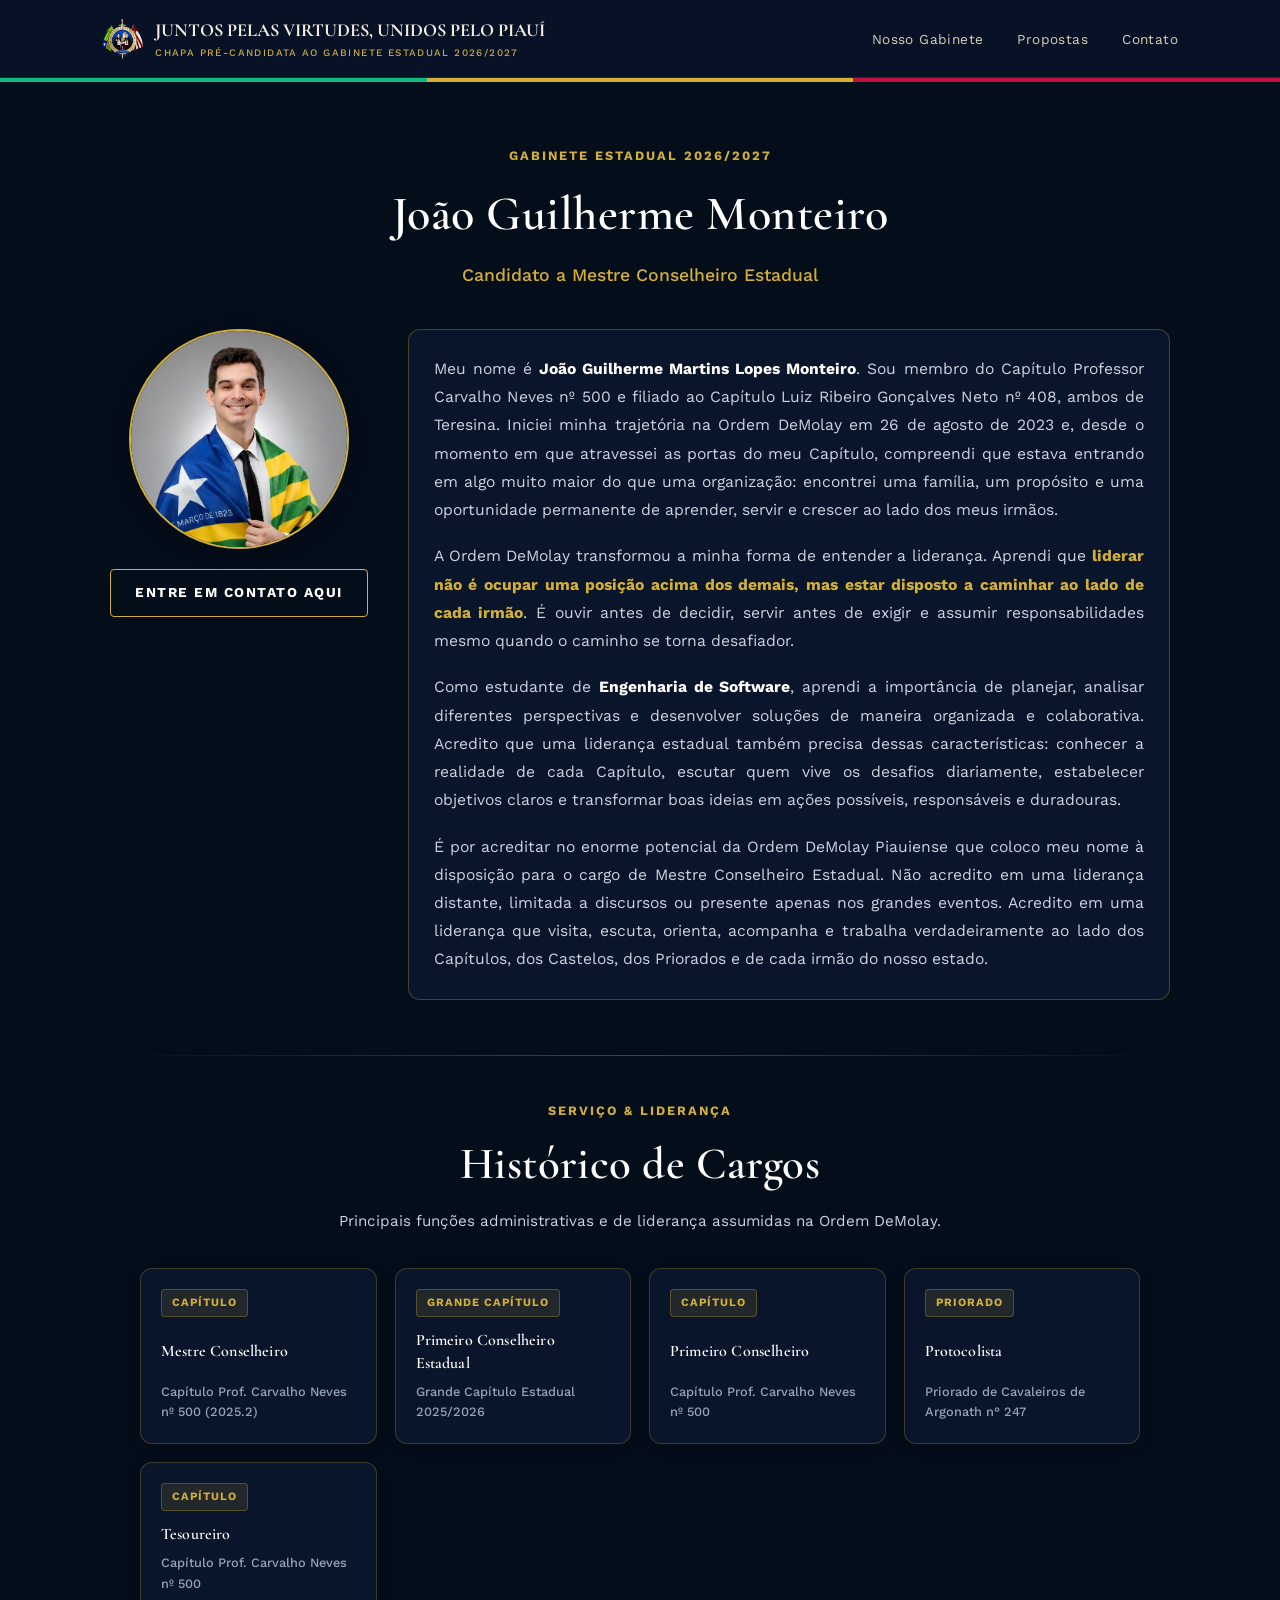
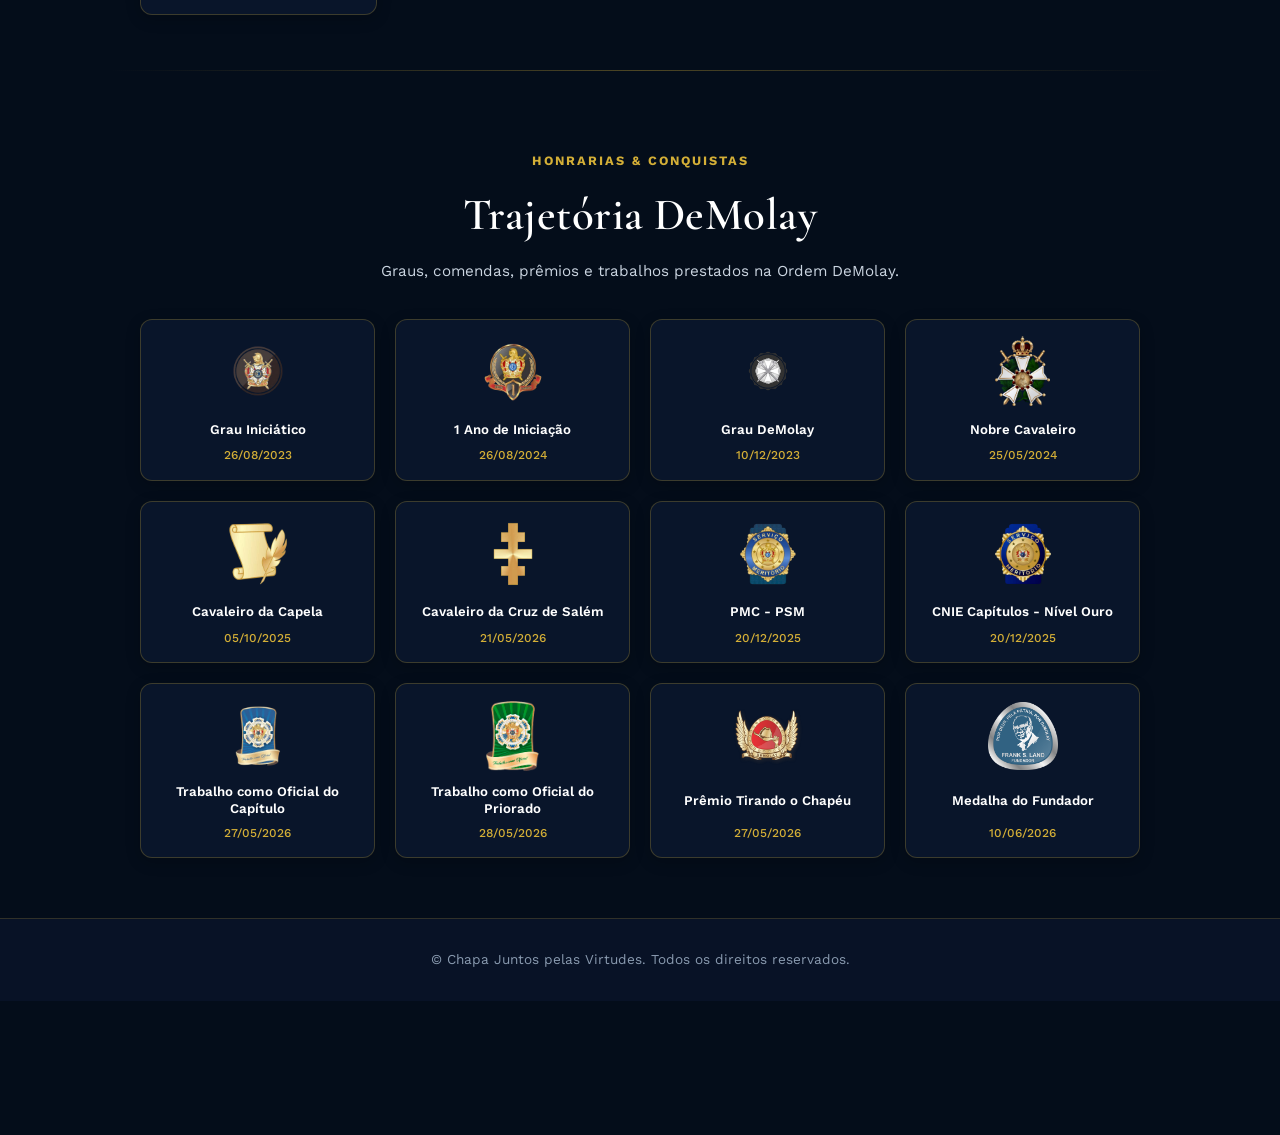
==== commit f66b810c: "atulizando contato do wpp page joao" ====
--- a/joaomce.html
+++ b/joaomce.html
@@ -356,7 +356,7 @@
           <img src="assets/images/MCE-JG/joaopi.jpeg" alt="João Guilherme Monteiro">
         </div>
 
-        <a href="https://wa.me/5586999999999?text=Ol%C3%A1%2C%20Jo%C3%A3o!%20Vim%20pelo%20site%20da%20Chapa%20e%20gostaria%20de%20conversar." 
+        <a href="https://wa.me/5586988351742?text=Ol%C3%A1%2C%20Jo%C3%A3o!%20Vim%20pelo%20site%20da%20Chapa%20e%20gostaria%20de%20conversar." 
            target="_blank" 
            rel="noopener noreferrer" 
            class="btn-contato-perfil">
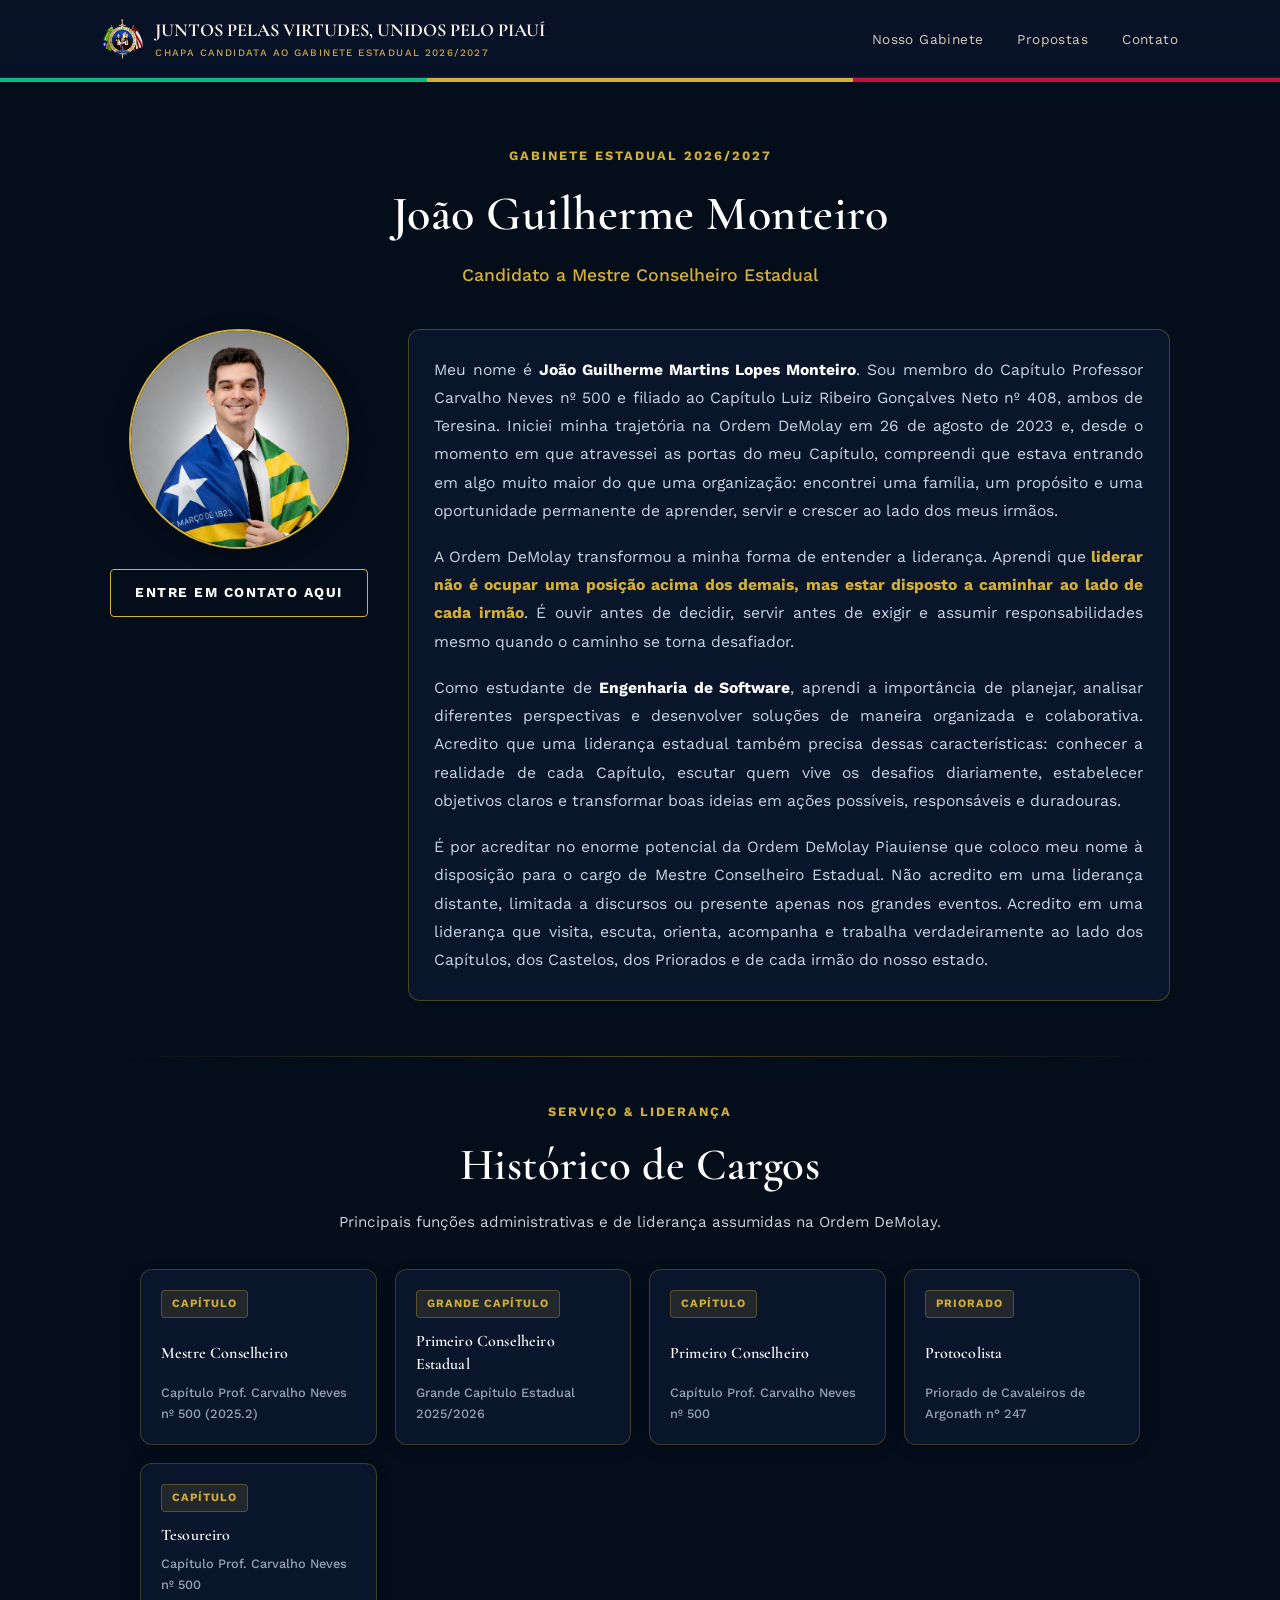
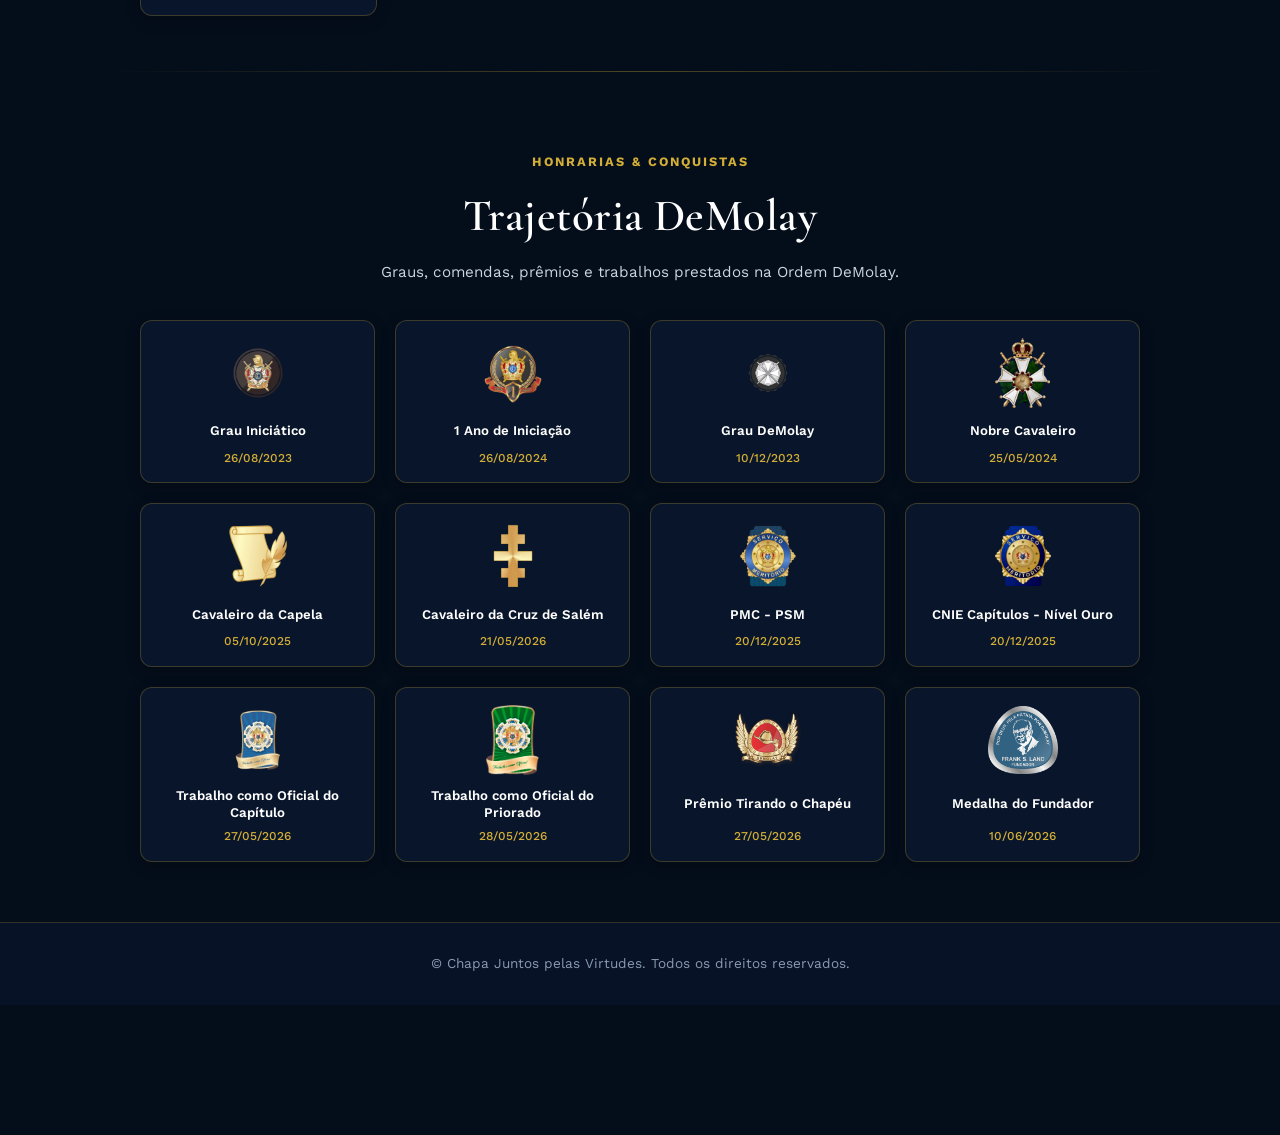
==== commit dc55f361: "Adicionei todos os emblemas de projetos, fotos e plano de gestão" ====
--- a/joaomce.html
+++ b/joaomce.html
@@ -315,7 +315,7 @@
         <img src="assets/images/Material Gráfico/emblemasemfundo.png" alt="Emblema da Chapa" style="height: 40px; width: auto; object-fit: contain;">
         <div>
           JUNTOS PELAS VIRTUDES, UNIDOS PELO PIAUÍ
-          <small>CHAPA PRÉ-CANDIDATA AO GABINETE ESTADUAL 2026/2027</small>
+          <small>CHAPA CANDIDATA AO GABINETE ESTADUAL 2026/2027</small>
         </div>
       </a>
 
